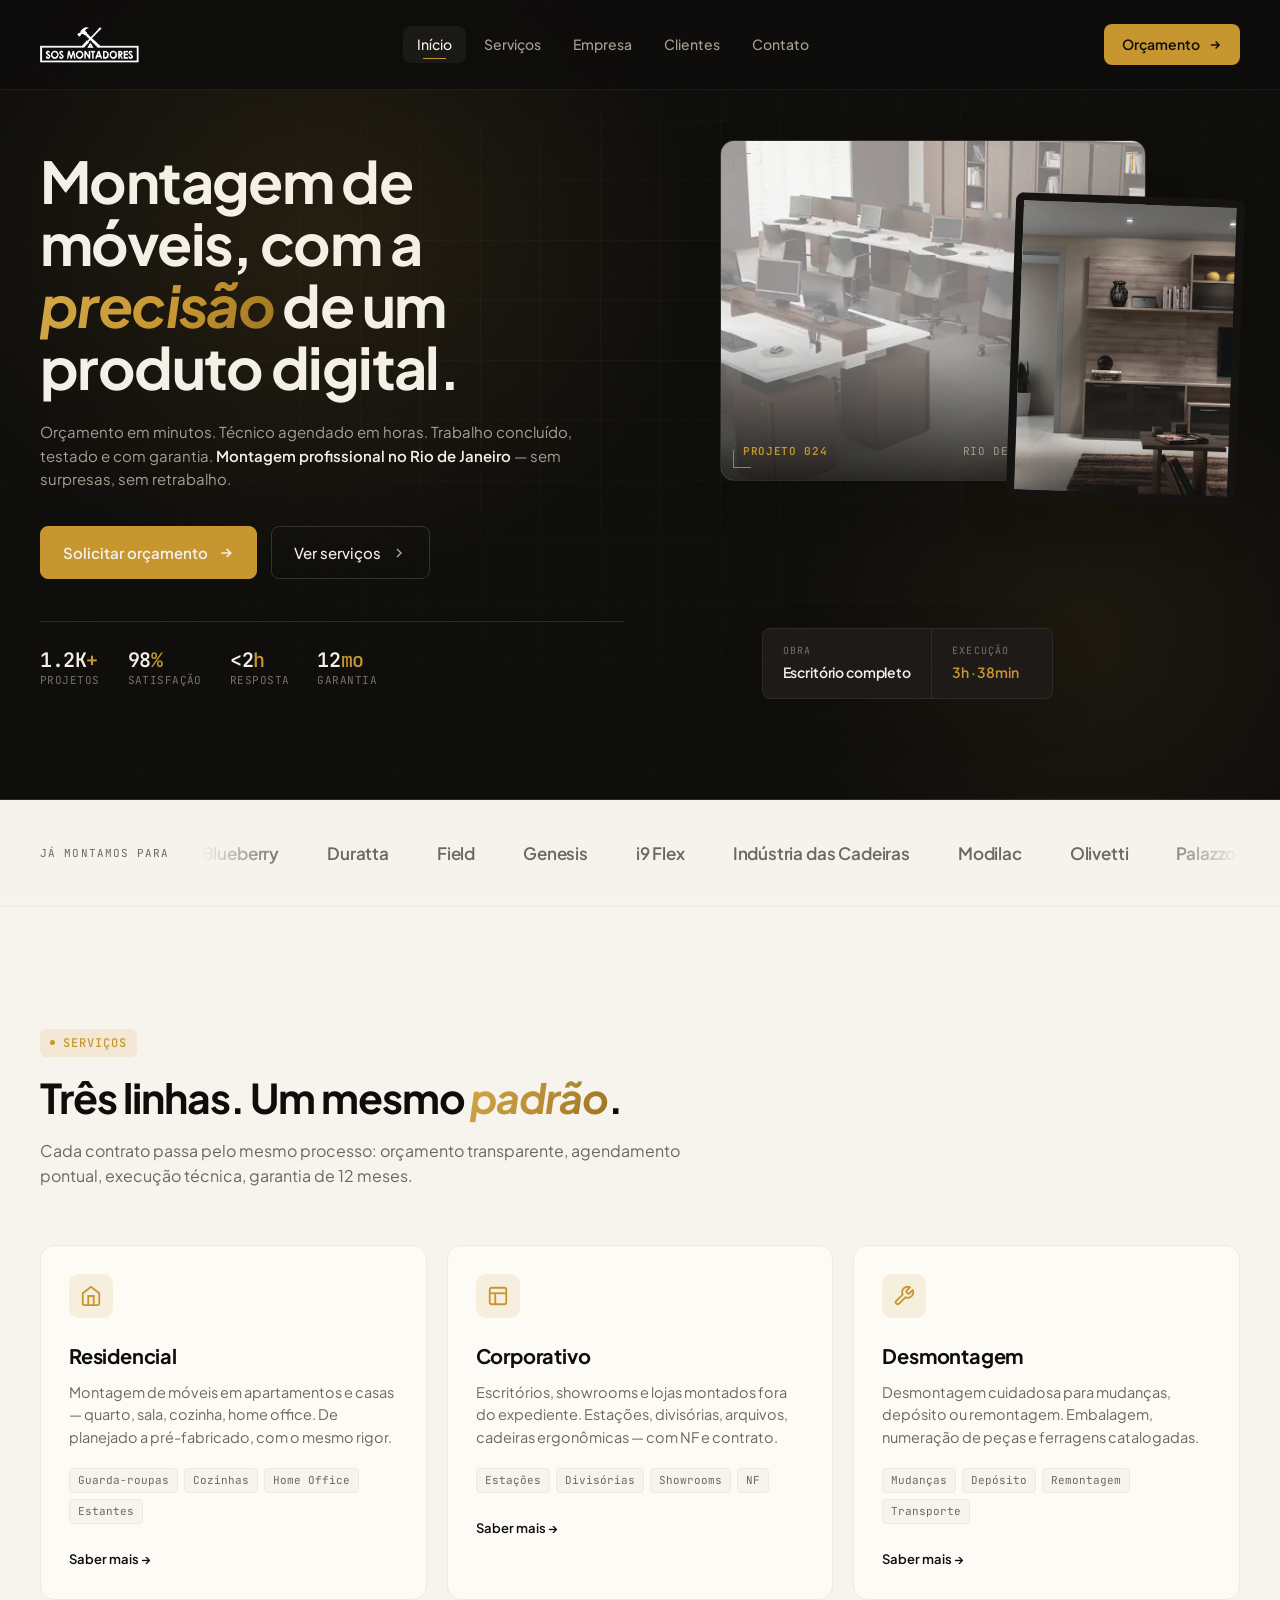
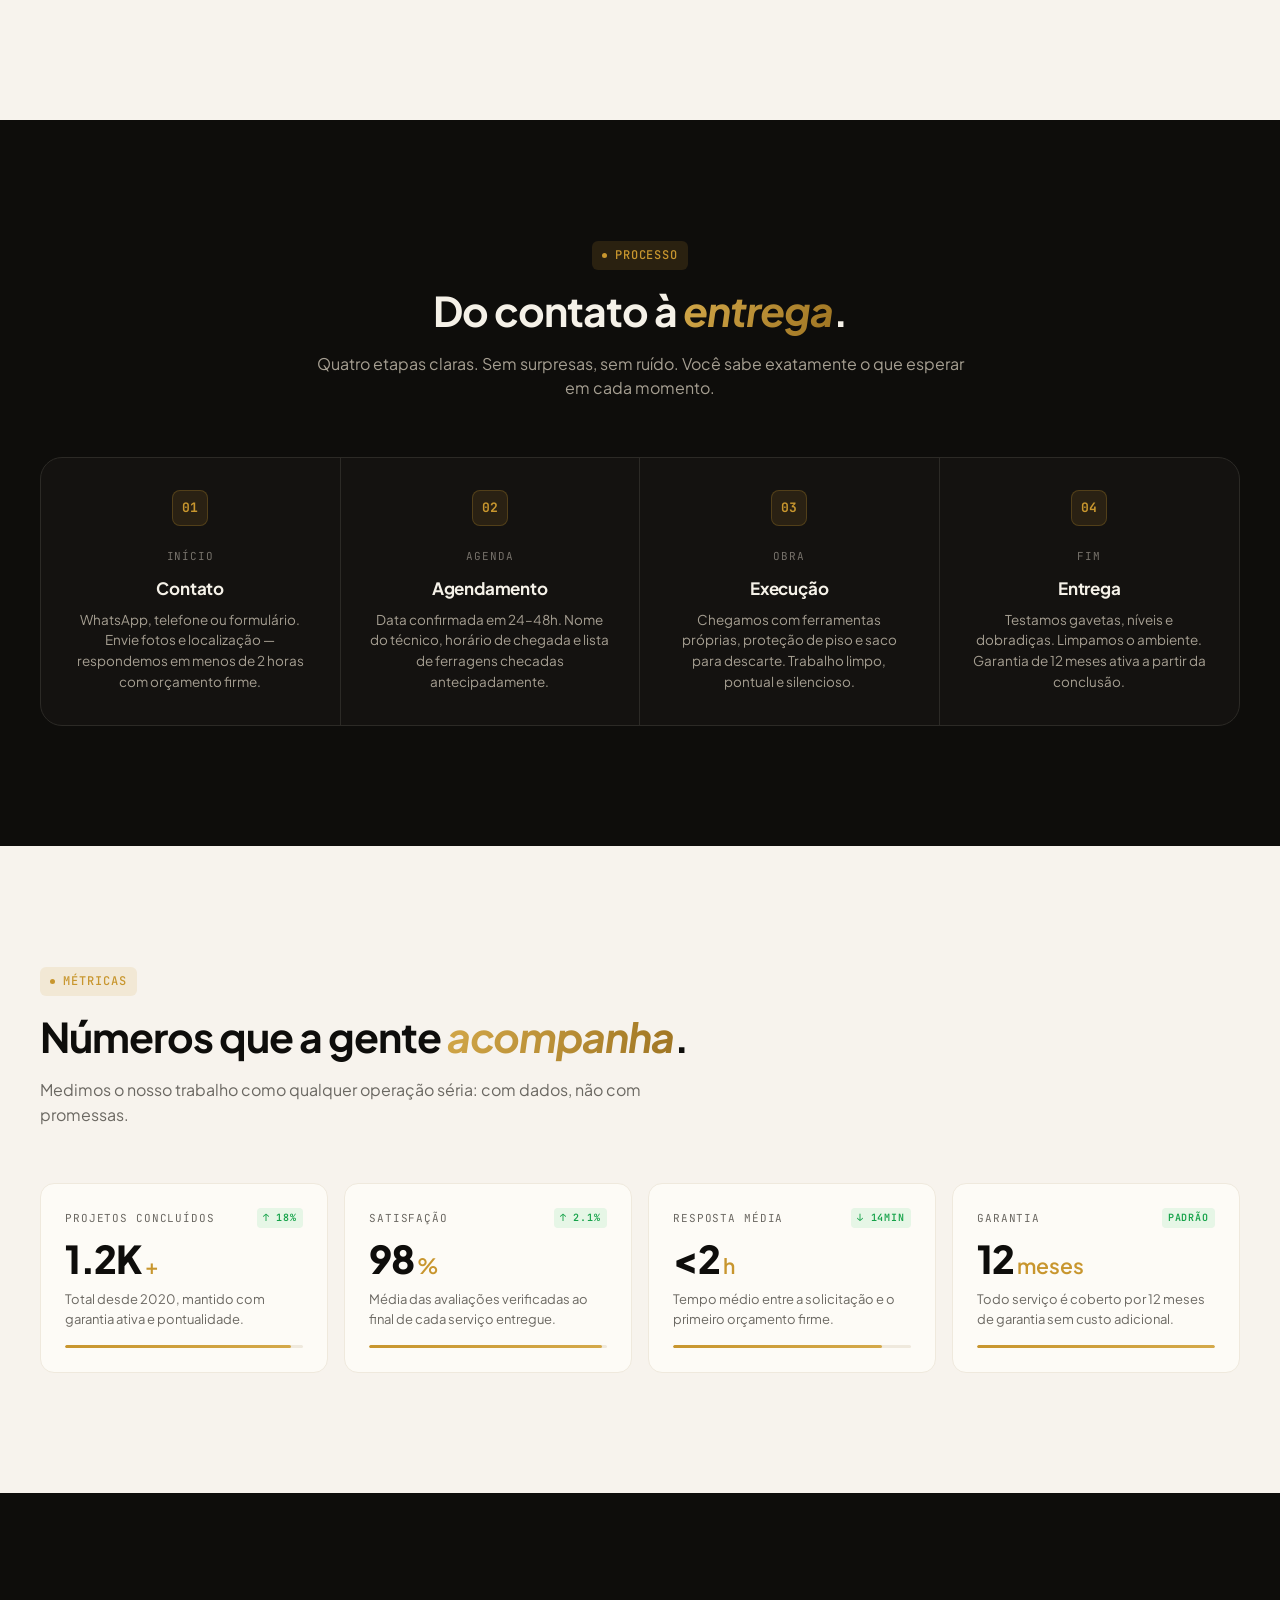
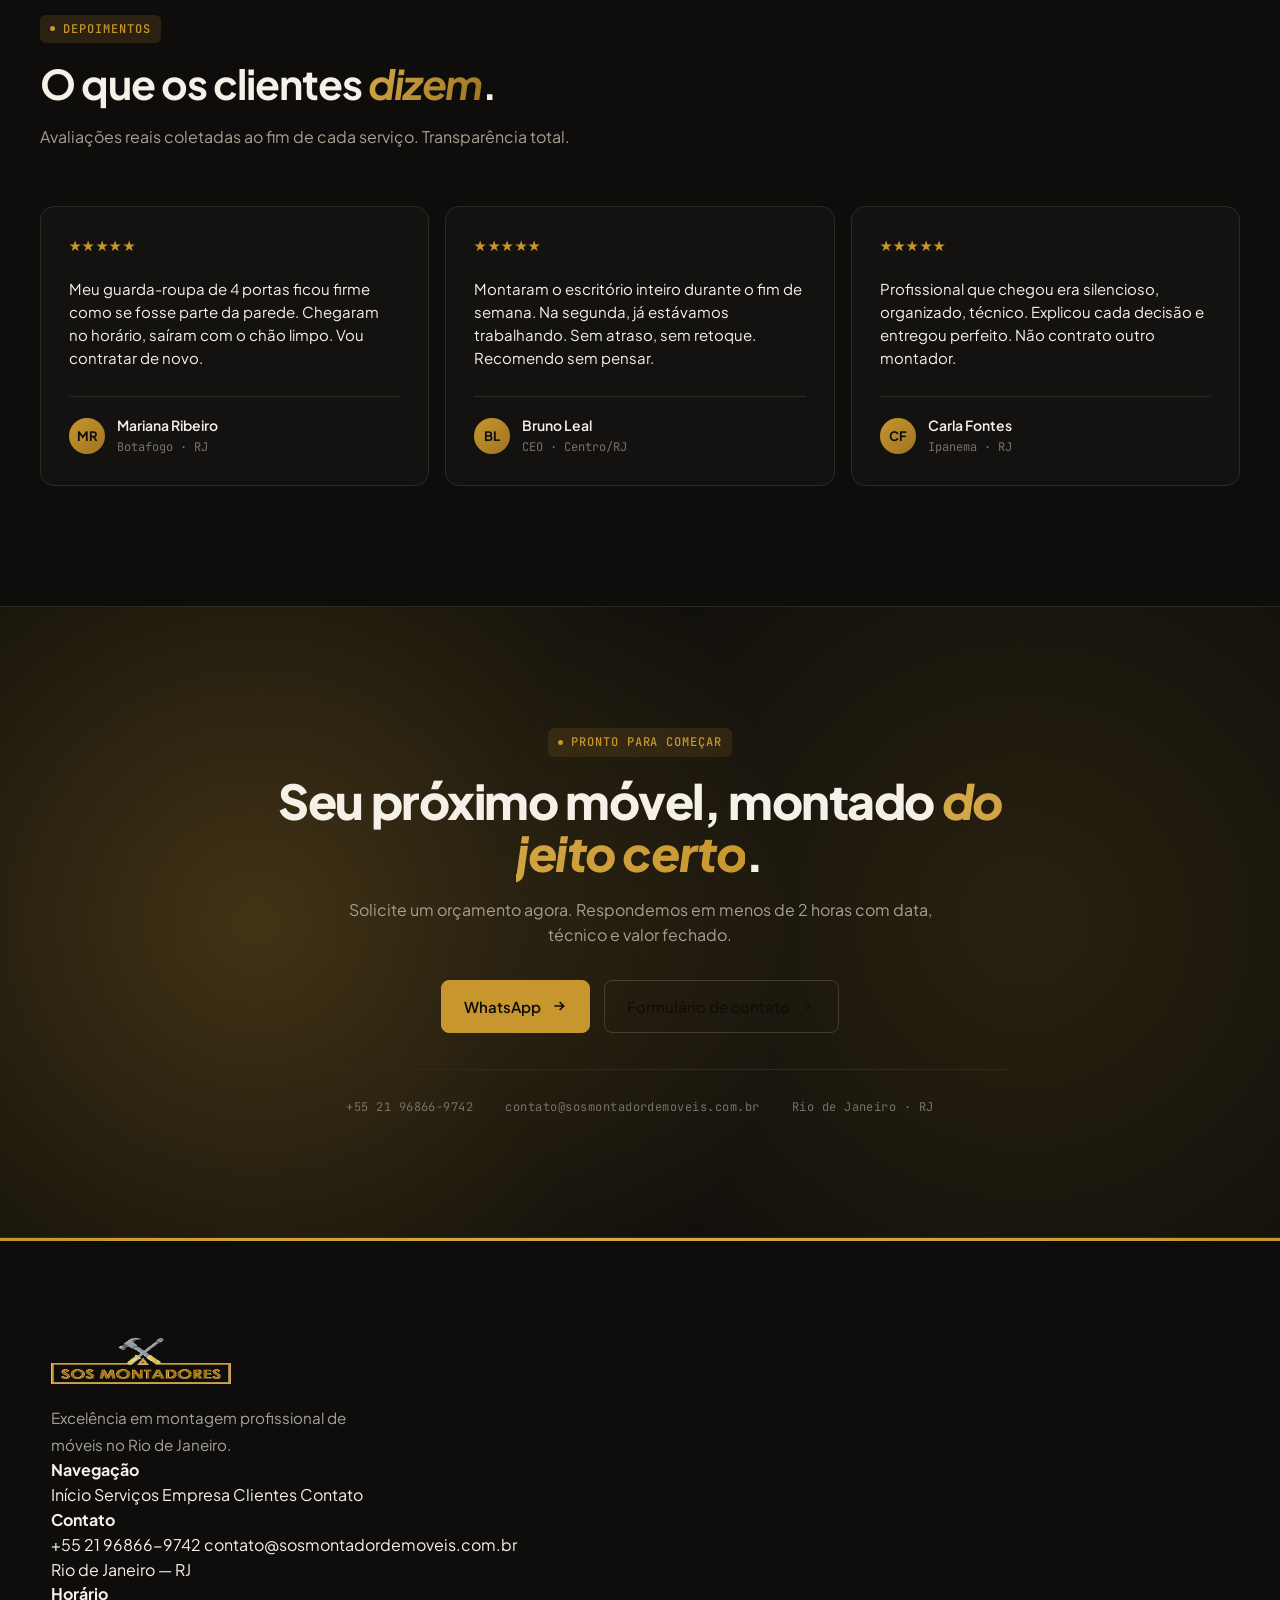
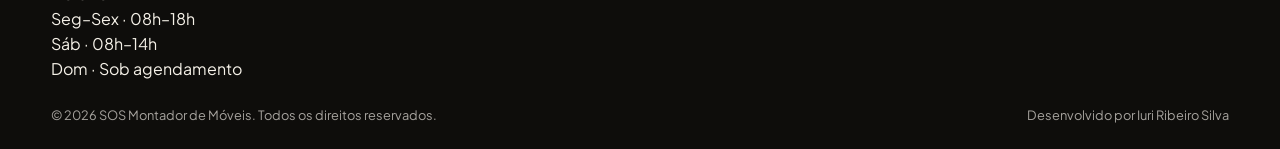
==== index.html @ c3cb976a "redesign: replace SaaS mockup with photo showcase + clean URLs 1. Hero right side reformulated:    -" ====
<!DOCTYPE html>
<html lang="pt-BR">
<head>
  <meta charset="UTF-8">
  <meta name="viewport" content="width=device-width, initial-scale=1.0">
  <meta name="description" content="SOS Montador de Móveis — Montagem profissional de móveis residenciais e corporativos no Rio de Janeiro. Solicite seu orçamento!">
  <meta name="keywords" content="montador de móveis, montagem de móveis, montador RJ, móveis corporativos, móveis residenciais, SOS Montadores">
  <meta name="author" content="SOS Montador de Móveis">
  <meta property="og:title" content="SOS Montador de Móveis — Montagem Profissional no RJ">
  <meta property="og:description" content="Montagem profissional de móveis residenciais e corporativos no Rio de Janeiro.">
  <meta property="og:image" content="img/logo.png">
  <meta property="og:url" content="https://sosmontadordemoveis.com.br">
  <link rel="icon" type="image/png" href="img/favicon.png">
  <link rel="canonical" href="https://sosmontadordemoveis.com.br/">
  <meta property="og:type" content="website">
  <meta property="og:locale" content="pt_BR">
  <meta name="twitter:card" content="summary_large_image">
  <meta name="twitter:title" content="SOS Montador de Móveis — Montagem Profissional no RJ">
  <meta name="twitter:description" content="Montagem profissional de móveis residenciais e corporativos no Rio de Janeiro.">
  <meta name="twitter:image" content="https://sosmontadordemoveis.com.br/img/logo.png">
  <meta name="geo.region" content="BR-RJ">
  <meta name="geo.placename" content="Rio de Janeiro">
  <title>SOS Montador de Móveis — Montagem profissional no RJ</title>

  <link rel="dns-prefetch" href="//wa.me">
  <link rel="dns-prefetch" href="//maps.googleapis.com">
  <link rel="dns-prefetch" href="//fonts.googleapis.com">
  <link rel="preconnect" href="https://fonts.googleapis.com">
  <link rel="preconnect" href="https://fonts.gstatic.com" crossorigin>
  <link rel="stylesheet" href="https://fonts.googleapis.com/css2?family=Plus+Jakarta+Sans:ital,wght@0,300..800;1,300..800&family=JetBrains+Mono:wght@400;500;600&display=swap">

  <link rel="stylesheet" href="css/style.css">
  <link rel="stylesheet" href="css/home.css">

  <script type="application/ld+json">
  {
    "@context": "https://schema.org",
    "@type": "LocalBusiness",
    "name": "SOS Montador de Móveis",
    "description": "Empresa especializada em montagem e desmontagem de móveis residenciais e corporativos no Rio de Janeiro.",
    "url": "https://sosmontadordemoveis.com.br",
    "logo": "https://sosmontadordemoveis.com.br/img/logo.png",
    "image": "https://sosmontadordemoveis.com.br/img/logo.png",
    "telephone": "+55-21-96866-9742",
    "email": "contato@sosmontadordemoveis.com.br",
    "priceRange": "$$",
    "address": { "@type": "PostalAddress", "addressLocality": "Rio de Janeiro", "addressRegion": "RJ", "addressCountry": "BR" },
    "geo": { "@type": "GeoCoordinates", "latitude": -22.9068, "longitude": -43.1729 },
    "areaServed": { "@type": "State", "name": "Rio de Janeiro" },
    "openingHoursSpecification": [
      { "@type": "OpeningHoursSpecification", "dayOfWeek": ["Monday","Tuesday","Wednesday","Thursday","Friday"], "opens": "08:00", "closes": "18:00" },
      { "@type": "OpeningHoursSpecification", "dayOfWeek": ["Saturday"], "opens": "08:00", "closes": "14:00" }
    ],
    "sameAs": ["https://wa.me/5521968669742"]
  }
  </script>
</head>
<body class="home">

  <!-- HEADER -->
  <header class="header">
    <div class="container">
      <a href="/" class="header__logo">
        <img src="img/logo-header.png" alt="SOS Montadores" width="200" height="60" decoding="async">
      </a>
      <nav class="header__nav">
        <a href="/" class="active">Início</a>
        <a href="servicos">Serviços</a>
        <a href="empresa">Empresa</a>
        <a href="clientes">Clientes</a>
        <a href="contato">Contato</a>
      </nav>
      <a href="https://wa.me/5521968669742" class="header__cta" target="_blank" rel="noopener noreferrer">
        <span>Orçamento</span>
        <svg viewBox="0 0 24 24" fill="none" stroke="currentColor" stroke-width="2.5"><path d="M5 12h14M13 6l6 6-6 6"/></svg>
      </a>
    </div>
  </header>

  <!-- HERO -->
  <section class="hero-tech">
    <div class="hero-tech-grid-bg"></div>
    <div class="container-n">
      <div class="hero-grid-wrap">
        <div class="hero-left reveal">
          <h1 class="hero-heading">
            Montagem de móveis, com a <span class="accent">precisão</span> de um produto digital.
          </h1>

          <p class="hero-sub">
            Orçamento em minutos. Técnico agendado em horas. Trabalho concluído, testado e com garantia. <strong>Montagem profissional no Rio de Janeiro</strong> — sem surpresas, sem retrabalho.
          </p>

          <div class="hero-ctas">
            <a href="https://wa.me/5521968669742?text=Olá!%20Gostaria%20de%20um%20orçamento" class="btn-gold" target="_blank" rel="noopener noreferrer">
              <span>Solicitar orçamento</span>
              <svg viewBox="0 0 24 24" fill="none" stroke="currentColor" stroke-width="2.5"><path d="M5 12h14M13 6l6 6-6 6"/></svg>
            </a>
            <a href="servicos" class="btn-ghost">
              <span>Ver serviços</span>
              <svg viewBox="0 0 24 24" fill="none" stroke="currentColor" stroke-width="2"><path d="M9 18l6-6-6-6"/></svg>
            </a>
          </div>

          <div class="hero-trust">
            <div class="t-item">
              <span class="t-val">1.2K<span class="u">+</span></span>
              <span class="t-lbl">Projetos</span>
            </div>
            <div class="t-item">
              <span class="t-val">98<span class="u">%</span></span>
              <span class="t-lbl">Satisfação</span>
            </div>
            <div class="t-item">
              <span class="t-val">&lt;2<span class="u">h</span></span>
              <span class="t-lbl">Resposta</span>
            </div>
            <div class="t-item">
              <span class="t-val">12<span class="u">mo</span></span>
              <span class="t-lbl">Garantia</span>
            </div>
          </div>
        </div>

        <div class="hero-right reveal d-2">
          <div class="hero-showcase">
            <figure class="showcase-main">
              <img src="img/servicos/corporativo.webp" alt="Projeto corporativo montado" width="640" height="512" decoding="async">
              <span class="mark tl"></span>
              <span class="mark tr"></span>
              <span class="mark bl"></span>
              <span class="mark br"></span>
              <figcaption class="showcase-cap">
                <span class="cap-num">Projeto 024</span>
                <span class="cap-loc">Rio de Janeiro · 2026</span>
              </figcaption>
            </figure>
            <figure class="showcase-side">
              <img src="img/servicos/sala.webp" alt="Sala montada" width="280" height="380" decoding="async">
            </figure>
            <div class="showcase-sig">
              <div class="sig-col">
                <span class="sig-lbl">Obra</span>
                <span class="sig-val">Escritório completo</span>
              </div>
              <div class="sig-col">
                <span class="sig-lbl">Execução</span>
                <span class="sig-val gold">3h · 38min</span>
              </div>
            </div>
          </div>
        </div>
      </div>
    </div>
  </section>

  <!-- TRUST BAR -->
  <section class="trust-bar">
    <div class="trust-bar-inner">
      <span class="trust-label">Já montamos para</span>
      <div class="trust-marquee">
        <div class="trust-track">
          <span class="client-n">Blueberry</span>
          <span class="client-n">Duratta</span>
          <span class="client-n">Field</span>
          <span class="client-n">Genesis</span>
          <span class="client-n">i9 Flex</span>
          <span class="client-n">Indústria das Cadeiras</span>
          <span class="client-n">Modilac</span>
          <span class="client-n">Olivetti</span>
          <span class="client-n">Palazzo</span>
          <span class="client-n">Riq Móveis</span>
          <span class="client-n">Blueberry</span>
          <span class="client-n">Duratta</span>
          <span class="client-n">Field</span>
          <span class="client-n">Genesis</span>
          <span class="client-n">i9 Flex</span>
          <span class="client-n">Indústria das Cadeiras</span>
          <span class="client-n">Modilac</span>
          <span class="client-n">Olivetti</span>
          <span class="client-n">Palazzo</span>
          <span class="client-n">Riq Móveis</span>
        </div>
      </div>
    </div>
  </section>

  <!-- SERVICES -->
  <section class="section section-light">
    <div class="container-n">
      <div class="section-head-left">
        <span class="section-eyebrow reveal">Serviços</span>
        <h2 class="section-title-n reveal d-1">Três linhas. Um mesmo <span class="accent">padrão</span>.</h2>
        <p class="section-sub reveal d-2">Cada contrato passa pelo mesmo processo: orçamento transparente, agendamento pontual, execução técnica, garantia de 12 meses.</p>
      </div>

      <div class="services-cards">
        <article class="svc-card reveal">
          <div class="svc-icon">
            <svg viewBox="0 0 24 24" fill="none" stroke="currentColor" stroke-width="2"><path d="M3 9l9-7 9 7v11a2 2 0 01-2 2H5a2 2 0 01-2-2z"/><polyline points="9 22 9 12 15 12 15 22"/></svg>
          </div>
          <h3>Residencial</h3>
          <p>Montagem de móveis em apartamentos e casas — quarto, sala, cozinha, home office. De planejado a pré-fabricado, com o mesmo rigor.</p>
          <div class="svc-tags">
            <span>Guarda-roupas</span>
            <span>Cozinhas</span>
            <span>Home Office</span>
            <span>Estantes</span>
          </div>
          <a href="servicos" class="svc-link">Saber mais →</a>
        </article>

        <article class="svc-card reveal d-1">
          <div class="svc-icon">
            <svg viewBox="0 0 24 24" fill="none" stroke="currentColor" stroke-width="2"><rect x="3" y="3" width="18" height="18" rx="2"/><line x1="3" y1="9" x2="21" y2="9"/><line x1="9" y1="21" x2="9" y2="9"/></svg>
          </div>
          <h3>Corporativo</h3>
          <p>Escritórios, showrooms e lojas montados fora do expediente. Estações, divisórias, arquivos, cadeiras ergonômicas — com NF e contrato.</p>
          <div class="svc-tags">
            <span>Estações</span>
            <span>Divisórias</span>
            <span>Showrooms</span>
            <span>NF</span>
          </div>
          <a href="servicos" class="svc-link">Saber mais →</a>
        </article>

        <article class="svc-card reveal d-2">
          <div class="svc-icon">
            <svg viewBox="0 0 24 24" fill="none" stroke="currentColor" stroke-width="2"><path d="M14.7 6.3a1 1 0 000 1.4l1.6 1.6a1 1 0 001.4 0l3.77-3.77a6 6 0 01-7.94 7.94l-6.91 6.91a2.12 2.12 0 01-3-3l6.91-6.91a6 6 0 017.94-7.94l-3.76 3.76z"/></svg>
          </div>
          <h3>Desmontagem</h3>
          <p>Desmontagem cuidadosa para mudanças, depósito ou remontagem. Embalagem, numeração de peças e ferragens catalogadas.</p>
          <div class="svc-tags">
            <span>Mudanças</span>
            <span>Depósito</span>
            <span>Remontagem</span>
            <span>Transporte</span>
          </div>
          <a href="servicos" class="svc-link">Saber mais →</a>
        </article>
      </div>
    </div>
  </section>

  <!-- PROCESS -->
  <section class="section section-dark">
    <div class="container-n">
      <div class="section-head">
        <span class="section-eyebrow reveal">Processo</span>
        <h2 class="section-title-n reveal d-1">Do contato à <span class="accent">entrega</span>.</h2>
        <p class="section-sub reveal d-2">Quatro etapas claras. Sem surpresas, sem ruído. Você sabe exatamente o que esperar em cada momento.</p>
      </div>

      <div class="process-timeline reveal d-2">
        <div class="process-step">
          <div class="ps-num">01</div>
          <span class="ps-label">Início</span>
          <h4>Contato</h4>
          <p>WhatsApp, telefone ou formulário. Envie fotos e localização — respondemos em menos de 2 horas com orçamento firme.</p>
        </div>
        <div class="process-step">
          <div class="ps-num">02</div>
          <span class="ps-label">Agenda</span>
          <h4>Agendamento</h4>
          <p>Data confirmada em 24–48h. Nome do técnico, horário de chegada e lista de ferragens checadas antecipadamente.</p>
        </div>
        <div class="process-step">
          <div class="ps-num">03</div>
          <span class="ps-label">Obra</span>
          <h4>Execução</h4>
          <p>Chegamos com ferramentas próprias, proteção de piso e saco para descarte. Trabalho limpo, pontual e silencioso.</p>
        </div>
        <div class="process-step">
          <div class="ps-num">04</div>
          <span class="ps-label">Fim</span>
          <h4>Entrega</h4>
          <p>Testamos gavetas, níveis e dobradiças. Limpamos o ambiente. Garantia de 12 meses ativa a partir da conclusão.</p>
        </div>
      </div>
    </div>
  </section>

  <!-- METRICS -->
  <section class="section section-light">
    <div class="container-n">
      <div class="section-head-left">
        <span class="section-eyebrow reveal">Métricas</span>
        <h2 class="section-title-n reveal d-1">Números que a gente <span class="accent">acompanha</span>.</h2>
        <p class="section-sub reveal d-2">Medimos o nosso trabalho como qualquer operação séria: com dados, não com promessas.</p>
      </div>

      <div class="metrics-grid">
        <div class="metric-card reveal" style="--fill: 95%">
          <p class="m-lbl">
            Projetos concluídos
            <span class="m-trend">↑ 18%</span>
          </p>
          <h3 class="m-val">1.2K<span class="unit">+</span></h3>
          <p class="m-desc">Total desde 2020, mantido com garantia ativa e pontualidade.</p>
          <div class="m-bar"><div class="m-bar-fill"></div></div>
        </div>

        <div class="metric-card reveal d-1" style="--fill: 98%">
          <p class="m-lbl">
            Satisfação
            <span class="m-trend">↑ 2.1%</span>
          </p>
          <h3 class="m-val">98<span class="unit">%</span></h3>
          <p class="m-desc">Média das avaliações verificadas ao final de cada serviço entregue.</p>
          <div class="m-bar"><div class="m-bar-fill"></div></div>
        </div>

        <div class="metric-card reveal d-2" style="--fill: 88%">
          <p class="m-lbl">
            Resposta média
            <span class="m-trend">↓ 14min</span>
          </p>
          <h3 class="m-val">&lt;2<span class="unit">h</span></h3>
          <p class="m-desc">Tempo médio entre a solicitação e o primeiro orçamento firme.</p>
          <div class="m-bar"><div class="m-bar-fill"></div></div>
        </div>

        <div class="metric-card reveal d-3" style="--fill: 100%">
          <p class="m-lbl">
            Garantia
            <span class="m-trend">Padrão</span>
          </p>
          <h3 class="m-val">12<span class="unit">meses</span></h3>
          <p class="m-desc">Todo serviço é coberto por 12 meses de garantia sem custo adicional.</p>
          <div class="m-bar"><div class="m-bar-fill"></div></div>
        </div>
      </div>
    </div>
  </section>

  <!-- TESTIMONIALS -->
  <section class="section section-dark">
    <div class="container-n">
      <div class="section-head-left">
        <span class="section-eyebrow reveal">Depoimentos</span>
        <h2 class="section-title-n reveal d-1">O que os clientes <span class="accent">dizem</span>.</h2>
        <p class="section-sub reveal d-2">Avaliações reais coletadas ao fim de cada serviço. Transparência total.</p>
      </div>

      <div class="testimonials-grid">
        <article class="tm-card reveal">
          <div class="tm-stars">★★★★★</div>
          <p>Meu guarda-roupa de 4 portas ficou firme como se fosse parte da parede. Chegaram no horário, saíram com o chão limpo. Vou contratar de novo.</p>
          <div class="tm-author">
            <div class="tm-avatar">MR</div>
            <div class="info">
              <span class="name">Mariana Ribeiro</span>
              <span class="role">Botafogo · RJ</span>
            </div>
          </div>
        </article>

        <article class="tm-card reveal d-1">
          <div class="tm-stars">★★★★★</div>
          <p>Montaram o escritório inteiro durante o fim de semana. Na segunda, já estávamos trabalhando. Sem atraso, sem retoque. Recomendo sem pensar.</p>
          <div class="tm-author">
            <div class="tm-avatar">BL</div>
            <div class="info">
              <span class="name">Bruno Leal</span>
              <span class="role">CEO · Centro/RJ</span>
            </div>
          </div>
        </article>

        <article class="tm-card reveal d-2">
          <div class="tm-stars">★★★★★</div>
          <p>Profissional que chegou era silencioso, organizado, técnico. Explicou cada decisão e entregou perfeito. Não contrato outro montador.</p>
          <div class="tm-author">
            <div class="tm-avatar">CF</div>
            <div class="info">
              <span class="name">Carla Fontes</span>
              <span class="role">Ipanema · RJ</span>
            </div>
          </div>
        </article>
      </div>
    </div>
  </section>

  <!-- CTA FINAL -->
  <section class="cta-final-n">
    <div class="cta-inner">
      <span class="section-eyebrow reveal">Pronto para começar</span>
      <h2 class="reveal d-1">Seu próximo móvel, montado <span class="accent">do jeito certo</span>.</h2>
      <p class="reveal d-2">Solicite um orçamento agora. Respondemos em menos de 2 horas com data, técnico e valor fechado.</p>
      <div class="cta-ctas reveal d-3">
        <a href="https://wa.me/5521968669742?text=Olá!%20Gostaria%20de%20um%20orçamento" class="btn-gold" target="_blank" rel="noopener noreferrer">
          <span>WhatsApp</span>
          <svg viewBox="0 0 24 24" fill="none" stroke="currentColor" stroke-width="2.5"><path d="M5 12h14M13 6l6 6-6 6"/></svg>
        </a>
        <a href="contato" class="btn-ghost">
          <span>Formulário de contato</span>
          <svg viewBox="0 0 24 24" fill="none" stroke="currentColor" stroke-width="2"><path d="M9 18l6-6-6-6"/></svg>
        </a>
      </div>
      <div class="cta-meta reveal d-4">
        <span><a href="tel:+5521968669742">+55 21 96866-9742</a></span>
        <span><a href="mailto:contato@sosmontadordemoveis.com.br">contato@sosmontadordemoveis.com.br</a></span>
        <span>Rio de Janeiro · RJ</span>
      </div>
    </div>
  </section>

  <!-- FOOTER -->
  <footer class="footer">
    <div class="container">
      <div class="footer__grid">
        <div class="footer__brand">
          <img src="img/logo.png" alt="SOS Montadores" width="180" height="60" decoding="async" loading="lazy">
          <p>Excelência em montagem profissional de móveis no Rio de Janeiro.</p>
        </div>
        <div class="footer__col">
          <h4>Navegação</h4>
          <a href="/">Início</a>
          <a href="servicos">Serviços</a>
          <a href="empresa">Empresa</a>
          <a href="clientes">Clientes</a>
          <a href="contato">Contato</a>
        </div>
        <div class="footer__col">
          <h4>Contato</h4>
          <a href="https://wa.me/5521968669742" target="_blank" rel="noopener noreferrer">+55 21 96866-9742</a>
          <a href="mailto:contato@sosmontadordemoveis.com.br">contato@sosmontadordemoveis.com.br</a>
          <p>Rio de Janeiro — RJ</p>
        </div>
        <div class="footer__col">
          <h4>Horário</h4>
          <p>Seg–Sex · 08h–18h<br>Sáb · 08h–14h<br>Dom · Sob agendamento</p>
        </div>
      </div>
      <div class="footer__bottom">
        <p>© 2026 SOS Montador de Móveis. Todos os direitos reservados.</p>
        <p>Desenvolvido por <a href="https://wa.me/5571992952152" target="_blank" rel="noopener noreferrer">Iuri Ribeiro Silva</a></p>
      </div>
    </div>
  </footer>

  <script src="js/main.js" defer></script>
</body>
</html>
---- css/style.css ----
/* ============================================
   SOS Montador de Móveis — Premium Stylesheet
   Aesthetic: Luxury Craftsmanship / Editorial
   Palette: Gold #C8962E + Charcoal #2A2A2A
   ============================================ */

/* --- Google Fonts (loaded via <link> in HTML for non-blocking render) --- */

/* --- CSS Custom Properties --- */
:root {
  --gold: #C8962E;
  --gold-light: #D4A94A;
  --gold-dark: #A67A1E;
  --gold-glow: rgba(200, 150, 46, 0.25);
  --gold-subtle: rgba(200, 150, 46, 0.08);
  --charcoal: #2A2A2A;
  --charcoal-deep: #1A1A1A;
  --charcoal-light: #3A3A3A;
  --cream: #F7F3ED;
  --cream-warm: #F0E8DC;
  --cream-dark: #E8DDCC;
  --white: #FFFFFF;
  --white-off: #FAFAF8;
  --text-primary: #2A2A2A;
  --text-secondary: #666660;
  --text-muted: #999990;
  --text-light: #BBBBB5;
  --text-on-dark: #F7F3ED;
  --text-on-dark-muted: rgba(247, 243, 237, 0.65);

  --font-display: 'Cormorant Garamond', Georgia, 'Times New Roman', serif;
  --font-body: 'Outfit', -apple-system, BlinkMacSystemFont, sans-serif;

  --ease-out-expo: cubic-bezier(0.16, 1, 0.3, 1);
  --ease-out-quart: cubic-bezier(0.25, 1, 0.5, 1);
  --ease-in-out: cubic-bezier(0.65, 0, 0.35, 1);

  --header-height: 90px;
  --section-padding: clamp(80px, 10vw, 140px);
  --container-width: 1280px;
  --container-narrow: 960px;

  --radius-sm: 4px;
  --radius-md: 8px;
  --radius-lg: 16px;
  --radius-xl: 24px;

  --shadow-sm: 0 2px 8px rgba(0,0,0,0.06);
  --shadow-md: 0 8px 30px rgba(0,0,0,0.08);
  --shadow-lg: 0 20px 60px rgba(0,0,0,0.12);
  --shadow-xl: 0 30px 80px rgba(0,0,0,0.16);
  --shadow-gold: 0 8px 30px rgba(200, 150, 46, 0.2);
}

/* --- Reset & Base --- */
*,
*::before,
*::after {
  margin: 0;
  padding: 0;
  box-sizing: border-box;
}

html {
  scroll-behavior: smooth;
  font-size: 16px;
  -webkit-font-smoothing: antialiased;
  -moz-osx-font-smoothing: grayscale;
}

body {
  font-family: var(--font-body);
  font-weight: 400;
  color: var(--text-primary);
  background-color: var(--white);
  line-height: 1.7;
  overflow-x: hidden;
}

img {
  max-width: 100%;
  height: auto;
  display: block;
}

a {
  text-decoration: none;
  color: inherit;
  transition: color 0.3s ease;
}

ul, ol {
  list-style: none;
}

button {
  border: none;
  background: none;
  cursor: pointer;
  font-family: inherit;
}

input, textarea, select {
  font-family: inherit;
  font-size: inherit;
}

::selection {
  background-color: var(--gold);
  color: var(--white);
}

/* --- Utility Classes --- */
.container {
  width: 100%;
  max-width: var(--container-width);
  margin: 0 auto;
  padding: 0 clamp(20px, 4vw, 60px);
}

.container--narrow {
  max-width: var(--container-narrow);
}

.section {
  padding: var(--section-padding) 0;
  position: relative;
}

.section--dark {
  background-color: var(--charcoal);
  color: var(--text-on-dark);
}

.section--cream {
  background-color: var(--cream);
}

.section--gold {
  background-color: var(--gold);
  color: var(--white);
}

.text-gold {
  color: var(--gold);
}

.text-center {
  text-align: center;
}

/* --- Grain Overlay (global texture) --- */
body::after {
  content: '';
  position: fixed;
  top: 0;
  left: 0;
  width: 100%;
  height: 100%;
  pointer-events: none;
  z-index: 9999;
  opacity: 0.025;
  background-image: url("data:image/svg+xml,%3Csvg viewBox='0 0 256 256' xmlns='http://www.w3.org/2000/svg'%3E%3Cfilter id='noise'%3E%3CfeTurbulence type='fractalNoise' baseFrequency='0.9' numOctaves='4' stitchTiles='stitch'/%3E%3C/filter%3E%3Crect width='100%25' height='100%25' filter='url(%23noise)'/%3E%3C/svg%3E");
  background-repeat: repeat;
  background-size: 256px;
}

/* --- Typography --- */
.heading-display {
  font-family: var(--font-display);
  font-weight: 600;
  line-height: 1.05;
  letter-spacing: -0.02em;
}

.heading-xl {
  font-size: clamp(3rem, 7vw, 6rem);
}

.heading-lg {
  font-size: clamp(2.4rem, 5vw, 4.2rem);
}

.heading-md {
  font-size: clamp(1.8rem, 3.5vw, 2.8rem);
}

.heading-sm {
  font-size: clamp(1.4rem, 2.5vw, 2rem);
}

.subtitle {
  font-family: var(--font-body);
  font-weight: 300;
  font-size: clamp(1rem, 1.5vw, 1.25rem);
  line-height: 1.8;
  color: var(--text-secondary);
}

.subtitle--light {
  color: var(--text-on-dark-muted);
}

.label {
  font-family: var(--font-body);
  font-weight: 600;
  font-size: 0.75rem;
  letter-spacing: 0.2em;
  text-transform: uppercase;
  color: var(--gold);
}

.label--dark {
  color: var(--text-on-dark-muted);
}

.section-header {
  margin-bottom: clamp(40px, 6vw, 80px);
}

.section-header .label {
  margin-bottom: 16px;
  display: block;
}

.section-header .heading-display {
  margin-bottom: 20px;
}

.gold-line {
  width: 60px;
  height: 2px;
  background: var(--gold);
  display: block;
  margin-bottom: 24px;
}

.gold-line--center {
  margin-left: auto;
  margin-right: auto;
}

/* ============================
   HEADER / NAVIGATION
   ============================ */
.header {
  position: fixed;
  top: 0;
  left: 0;
  width: 100%;
  height: var(--header-height);
  z-index: 1000;
  transition: all 0.5s var(--ease-out-expo);
  display: flex;
  align-items: center;
}

.header::before {
  content: '';
  position: absolute;
  inset: 0;
  background: rgba(255,255,255,0.0);
  backdrop-filter: blur(0px);
  -webkit-backdrop-filter: blur(0px);
  transition: all 0.5s var(--ease-out-expo);
  border-bottom: 1px solid transparent;
}

.header.scrolled::before {
  background: rgba(255,255,255,0.92);
  backdrop-filter: blur(20px);
  -webkit-backdrop-filter: blur(20px);
  border-bottom: 1px solid rgba(200,150,46,0.15);
}

.header.scrolled {
  height: 72px;
  box-shadow: 0 4px 30px rgba(0,0,0,0.06);
}

.header .container {
  display: flex;
  align-items: center;
  justify-content: space-between;
  position: relative;
  z-index: 2;
}

.header__logo img {
  height: 38px;
  width: auto;
  transition: all 0.4s var(--ease-out-expo);
  filter: brightness(0) invert(1);
}

.header.scrolled .header__logo img {
  filter: none;
  height: 34px;
}

.header__nav {
  display: flex;
  align-items: center;
  gap: 0;
}

.header__nav a {
  font-family: var(--font-body);
  font-weight: 500;
  font-size: 0.85rem;
  letter-spacing: 0.06em;
  text-transform: uppercase;
  color: rgba(255,255,255,0.85);
  padding: 10px 20px;
  position: relative;
  transition: all 0.3s ease;
}

.header__nav a::after {
  content: '';
  position: absolute;
  bottom: 4px;
  left: 20px;
  right: 20px;
  height: 1.5px;
  background: var(--gold);
  transform: scaleX(0);
  transform-origin: left;
  transition: transform 0.4s var(--ease-out-expo);
}

.header__nav a:hover::after,
.header__nav a.active::after {
  transform: scaleX(1);
}

.header__nav a:hover {
  color: var(--white);
}

.header.scrolled .header__nav a {
  color: var(--text-secondary);
}

.header.scrolled .header__nav a:hover,
.header.scrolled .header__nav a.active {
  color: var(--gold);
}

.header__cta {
  margin-left: 16px;
}

/* --- Mobile Menu Button --- */
.menu-toggle {
  display: none;
  flex-direction: column;
  gap: 6px;
  padding: 8px;
  z-index: 1001;
}

.menu-toggle span {
  display: block;
  width: 28px;
  height: 2px;
  background: var(--white);
  transition: all 0.4s var(--ease-out-expo);
  transform-origin: center;
}

.header.scrolled .menu-toggle span {
  background: var(--charcoal);
}

.menu-toggle.active span:nth-child(1) {
  transform: translateY(8px) rotate(45deg);
}

.menu-toggle.active span:nth-child(2) {
  opacity: 0;
  transform: scaleX(0);
}

.menu-toggle.active span:nth-child(3) {
  transform: translateY(-8px) rotate(-45deg);
}

/* --- Mobile Nav Overlay --- */
.mobile-nav {
  position: fixed;
  inset: 0;
  background: var(--charcoal-deep);
  z-index: 999;
  display: flex;
  flex-direction: column;
  justify-content: center;
  align-items: center;
  gap: 0;
  opacity: 0;
  visibility: hidden;
  transition: all 0.5s var(--ease-out-expo);
}

.mobile-nav.active {
  opacity: 1;
  visibility: visible;
}

.mobile-nav a {
  font-family: var(--font-display);
  font-size: clamp(2rem, 6vw, 3.5rem);
  font-weight: 500;
  color: var(--text-on-dark);
  padding: 16px 0;
  display: block;
  transform: translateY(30px);
  opacity: 0;
  transition: all 0.5s var(--ease-out-expo);
}

.mobile-nav.active a {
  transform: translateY(0);
  opacity: 1;
}

.mobile-nav.active a:nth-child(1) { transition-delay: 0.1s; }
.mobile-nav.active a:nth-child(2) { transition-delay: 0.15s; }
.mobile-nav.active a:nth-child(3) { transition-delay: 0.2s; }
.mobile-nav.active a:nth-child(4) { transition-delay: 0.25s; }
.mobile-nav.active a:nth-child(5) { transition-delay: 0.3s; }

.mobile-nav a:hover {
  color: var(--gold);
}

.mobile-nav__contact {
  margin-top: 40px;
  text-align: center;
  transform: translateY(20px);
  opacity: 0;
  transition: all 0.5s var(--ease-out-expo) 0.35s;
}

.mobile-nav.active .mobile-nav__contact {
  transform: translateY(0);
  opacity: 1;
}

.mobile-nav__contact a {
  font-family: var(--font-body);
  font-size: 1rem;
  font-weight: 400;
  color: var(--gold);
  padding: 8px 0;
}

/* ============================
   BUTTONS
   ============================ */
.btn {
  display: inline-flex;
  align-items: center;
  justify-content: center;
  gap: 10px;
  font-family: var(--font-body);
  font-weight: 600;
  font-size: 0.82rem;
  letter-spacing: 0.1em;
  text-transform: uppercase;
  padding: 16px 36px;
  border-radius: var(--radius-sm);
  transition: all 0.4s var(--ease-out-expo);
  position: relative;
  overflow: hidden;
  cursor: pointer;
}

.btn::before {
  content: '';
  position: absolute;
  inset: 0;
  background: rgba(255,255,255,0.15);
  transform: translateX(-101%);
  transition: transform 0.5s var(--ease-out-expo);
}

.btn:hover::before {
  transform: translateX(0);
}

.btn--gold {
  background: var(--gold);
  color: var(--white);
  box-shadow: var(--shadow-gold);
}

.btn--gold:hover {
  background: var(--gold-dark);
  transform: translateY(-2px);
  box-shadow: 0 12px 40px rgba(200, 150, 46, 0.3);
}

.btn--outline {
  background: transparent;
  color: var(--white);
  border: 1.5px solid rgba(255,255,255,0.4);
}

.btn--outline:hover {
  border-color: var(--gold);
  color: var(--gold);
  transform: translateY(-2px);
}

.btn--outline-dark {
  background: transparent;
  color: var(--charcoal);
  border: 1.5px solid rgba(42,42,42,0.2);
}

.btn--outline-dark:hover {
  border-color: var(--gold);
  color: var(--gold);
  transform: translateY(-2px);
}

.btn--dark {
  background: var(--charcoal);
  color: var(--white);
}

.btn--dark:hover {
  background: var(--charcoal-deep);
  transform: translateY(-2px);
  box-shadow: var(--shadow-lg);
}

.btn--white {
  background: var(--white);
  color: var(--charcoal);
}

.btn--white:hover {
  background: var(--cream);
  transform: translateY(-2px);
  box-shadow: var(--shadow-lg);
}

.btn--sm {
  padding: 12px 24px;
  font-size: 0.75rem;
}

.btn--lg {
  padding: 20px 48px;
  font-size: 0.85rem;
}

.btn svg,
.btn i {
  width: 18px;
  height: 18px;
  flex-shrink: 0;
}

/* ============================
   HERO SECTION
   ============================ */
.hero {
  position: relative;
  min-height: 100vh;
  display: flex;
  align-items: center;
  overflow: hidden;
}

.hero--subpage {
  min-height: 55vh;
}

.hero__bg {
  position: absolute;
  inset: 0;
  z-index: 0;
}

.hero__bg img {
  width: 100%;
  height: 100%;
  object-fit: cover;
  will-change: transform;
}

.hero__overlay {
  position: absolute;
  inset: 0;
  background: linear-gradient(
    135deg,
    rgba(26, 26, 26, 0.85) 0%,
    rgba(42, 42, 42, 0.65) 50%,
    rgba(200, 150, 46, 0.15) 100%
  );
  z-index: 1;
}

.hero__overlay--strong {
  background: linear-gradient(
    135deg,
    rgba(26, 26, 26, 0.92) 0%,
    rgba(42, 42, 42, 0.75) 50%,
    rgba(200, 150, 46, 0.1) 100%
  );
}

/* Decorative corner lines */
.hero__deco {
  position: absolute;
  z-index: 2;
  pointer-events: none;
}

.hero__deco--tl {
  top: clamp(30px, 5vw, 60px);
  left: clamp(30px, 5vw, 60px);
  width: 80px;
  height: 80px;
  border-top: 1.5px solid rgba(200,150,46,0.3);
  border-left: 1.5px solid rgba(200,150,46,0.3);
}

.hero__deco--br {
  bottom: clamp(30px, 5vw, 60px);
  right: clamp(30px, 5vw, 60px);
  width: 80px;
  height: 80px;
  border-bottom: 1.5px solid rgba(200,150,46,0.3);
  border-right: 1.5px solid rgba(200,150,46,0.3);
}

.hero__content {
  position: relative;
  z-index: 3;
  max-width: 800px;
  padding-top: var(--header-height);
}

.hero__label {
  display: inline-flex;
  align-items: center;
  gap: 12px;
  margin-bottom: 28px;
}

.hero__label::before {
  content: '';
  width: 40px;
  height: 1.5px;
  background: var(--gold);
}

.hero__title {
  color: var(--white);
  margin-bottom: 24px;
}

.hero__title em {
  font-style: italic;
  color: var(--gold-light);
}

.hero__subtitle {
  font-size: clamp(1.05rem, 1.6vw, 1.3rem);
  color: rgba(255,255,255,0.7);
  line-height: 1.8;
  margin-bottom: 40px;
  max-width: 600px;
  font-weight: 300;
}

.hero__buttons {
  display: flex;
  gap: 16px;
  flex-wrap: wrap;
}

/* Hero scroll indicator */
.hero__scroll {
  position: absolute;
  bottom: 40px;
  left: 50%;
  transform: translateX(-50%);
  z-index: 3;
  display: flex;
  flex-direction: column;
  align-items: center;
  gap: 10px;
  color: rgba(255,255,255,0.5);
  font-size: 0.7rem;
  letter-spacing: 0.2em;
  text-transform: uppercase;
  animation: heroScroll 2s ease-in-out infinite;
}

.hero__scroll-line {
  width: 1px;
  height: 50px;
  background: linear-gradient(to bottom, var(--gold), transparent);
}

@keyframes heroScroll {
  0%, 100% { opacity: 1; transform: translateX(-50%) translateY(0); }
  50% { opacity: 0.5; transform: translateX(-50%) translateY(10px); }
}

/* Hero slider */
.hero__slider {
  position: absolute;
  inset: 0;
}

.hero__slide {
  position: absolute;
  inset: 0;
  opacity: 0;
  transition: opacity 1.2s ease;
}

.hero__slide.active {
  opacity: 1;
}

.hero__slide img {
  width: 100%;
  height: 100%;
  object-fit: cover;
}

/* ============================
   STATS BAR
   ============================ */
.stats-bar {
  background: var(--charcoal);
  padding: 0;
  position: relative;
  z-index: 10;
}

.stats-bar__inner {
  display: grid;
  grid-template-columns: repeat(4, 1fr);
}

.stats-bar__item {
  padding: clamp(30px, 4vw, 50px) clamp(20px, 3vw, 40px);
  text-align: center;
  border-right: 1px solid rgba(255,255,255,0.06);
  position: relative;
}

.stats-bar__item:last-child {
  border-right: none;
}

.stats-bar__item::before {
  content: '';
  position: absolute;
  bottom: 0;
  left: 50%;
  transform: translateX(-50%) scaleX(0);
  width: 60%;
  height: 2px;
  background: var(--gold);
  transition: transform 0.6s var(--ease-out-expo);
}

.stats-bar__item:hover::before {
  transform: translateX(-50%) scaleX(1);
}

.stats-bar__number {
  font-family: var(--font-display);
  font-size: clamp(2rem, 4vw, 3.5rem);
  font-weight: 600;
  color: var(--gold);
  line-height: 1;
  margin-bottom: 8px;
}

.stats-bar__text {
  font-size: 0.8rem;
  letter-spacing: 0.1em;
  text-transform: uppercase;
  color: var(--text-on-dark-muted);
  font-weight: 400;
}

/* ============================
   ABOUT / INTRO SECTION
   ============================ */
.about-intro {
  display: grid;
  grid-template-columns: 1fr 1fr;
  gap: clamp(40px, 6vw, 100px);
  align-items: center;
}

.about-intro__image {
  position: relative;
}

.about-intro__image img {
  width: 100%;
  height: auto;
  border-radius: var(--radius-md);
  box-shadow: var(--shadow-lg);
}

.about-intro__image::before {
  content: '';
  position: absolute;
  top: -20px;
  left: -20px;
  width: 100px;
  height: 100px;
  border-top: 2px solid var(--gold);
  border-left: 2px solid var(--gold);
  border-radius: var(--radius-sm) 0 0 0;
  z-index: -1;
}

.about-intro__image::after {
  content: '';
  position: absolute;
  bottom: -20px;
  right: -20px;
  width: 100px;
  height: 100px;
  border-bottom: 2px solid var(--gold);
  border-right: 2px solid var(--gold);
  border-radius: 0 0 var(--radius-sm) 0;
  z-index: -1;
}

.about-intro__content .heading-display {
  margin-bottom: 20px;
}

.about-intro__content p {
  margin-bottom: 16px;
  color: var(--text-secondary);
  line-height: 1.9;
}

.about-intro__features {
  display: grid;
  grid-template-columns: 1fr 1fr;
  gap: 20px;
  margin-top: 36px;
}

.about-feature {
  display: flex;
  align-items: flex-start;
  gap: 14px;
}

.about-feature__icon {
  width: 44px;
  height: 44px;
  background: var(--gold-subtle);
  border-radius: var(--radius-sm);
  display: flex;
  align-items: center;
  justify-content: center;
  flex-shrink: 0;
  color: var(--gold);
}

.about-feature__icon svg {
  width: 22px;
  height: 22px;
}

.about-feature__text {
  font-weight: 600;
  font-size: 0.9rem;
  color: var(--text-primary);
  line-height: 1.4;
}

/* ============================
   SERVICES
   ============================ */
.services-grid {
  display: grid;
  grid-template-columns: repeat(3, 1fr);
  gap: 24px;
}

.service-card {
  position: relative;
  border-radius: var(--radius-lg);
  overflow: hidden;
  aspect-ratio: 4/5;
  cursor: pointer;
  group: true;
}

.service-card__image {
  position: absolute;
  inset: 0;
}

.service-card__image img {
  width: 100%;
  height: 100%;
  object-fit: cover;
  transition: transform 0.8s var(--ease-out-expo);
}

.service-card:hover .service-card__image img {
  transform: scale(1.08);
}

.service-card__overlay {
  position: absolute;
  inset: 0;
  background: linear-gradient(
    to top,
    rgba(26, 26, 26, 0.95) 0%,
    rgba(26, 26, 26, 0.3) 40%,
    rgba(26, 26, 26, 0.1) 100%
  );
  transition: background 0.5s ease;
}

.service-card:hover .service-card__overlay {
  background: linear-gradient(
    to top,
    rgba(200, 150, 46, 0.9) 0%,
    rgba(200, 150, 46, 0.2) 40%,
    rgba(200, 150, 46, 0.05) 100%
  );
}

.service-card__content {
  position: absolute;
  bottom: 0;
  left: 0;
  right: 0;
  padding: clamp(24px, 3vw, 36px);
  z-index: 2;
}

.service-card__number {
  font-family: var(--font-display);
  font-size: 4rem;
  font-weight: 300;
  color: rgba(255,255,255,0.08);
  position: absolute;
  top: 20px;
  right: 24px;
  line-height: 1;
  transition: color 0.5s ease;
}

.service-card:hover .service-card__number {
  color: rgba(255,255,255,0.15);
}

.service-card__title {
  font-family: var(--font-display);
  font-size: clamp(1.5rem, 2vw, 1.8rem);
  font-weight: 600;
  color: var(--white);
  margin-bottom: 8px;
  transition: transform 0.5s var(--ease-out-expo);
}

.service-card:hover .service-card__title {
  transform: translateY(-8px);
}

.service-card__desc {
  font-size: 0.9rem;
  color: rgba(255,255,255,0.7);
  line-height: 1.6;
  max-height: 0;
  overflow: hidden;
  opacity: 0;
  transition: all 0.5s var(--ease-out-expo);
}

.service-card:hover .service-card__desc {
  max-height: 100px;
  opacity: 1;
}

/* --- Detailed Services (services page) --- */
.service-detail {
  display: grid;
  grid-template-columns: 1fr 1fr;
  gap: clamp(40px, 6vw, 80px);
  align-items: center;
  padding: clamp(60px, 8vw, 100px) 0;
  border-bottom: 1px solid rgba(0,0,0,0.06);
}

.service-detail:last-child {
  border-bottom: none;
}

.service-detail:nth-child(even) {
  direction: rtl;
}

.service-detail:nth-child(even) > * {
  direction: ltr;
}

.service-detail__image {
  position: relative;
  border-radius: var(--radius-lg);
  overflow: hidden;
  aspect-ratio: 4/3;
}

.service-detail__image img {
  width: 100%;
  height: 100%;
  object-fit: cover;
  transition: transform 0.8s var(--ease-out-expo);
}

.service-detail__image:hover img {
  transform: scale(1.04);
}

.service-detail__badge {
  position: absolute;
  top: 20px;
  left: 20px;
  background: var(--gold);
  color: var(--white);
  padding: 8px 18px;
  border-radius: var(--radius-sm);
  font-size: 0.7rem;
  font-weight: 700;
  letter-spacing: 0.15em;
  text-transform: uppercase;
}

.service-detail__content .label {
  margin-bottom: 12px;
}

.service-detail__content .heading-display {
  margin-bottom: 16px;
}

.service-detail__content p {
  color: var(--text-secondary);
  line-height: 1.9;
  margin-bottom: 16px;
}

.service-detail__list {
  margin-top: 24px;
  display: flex;
  flex-direction: column;
  gap: 12px;
}

.service-detail__list li {
  display: flex;
  align-items: center;
  gap: 12px;
  font-size: 0.95rem;
  color: var(--text-primary);
}

.service-detail__list li::before {
  content: '';
  width: 8px;
  height: 8px;
  border-radius: 50%;
  background: var(--gold);
  flex-shrink: 0;
}

/* ============================
   PROCESS / HOW IT WORKS
   ============================ */
.process-steps {
  display: grid;
  grid-template-columns: repeat(4, 1fr);
  gap: 0;
  position: relative;
}

.process-steps::before {
  content: '';
  position: absolute;
  top: 50px;
  left: 12.5%;
  right: 12.5%;
  height: 2px;
  background: linear-gradient(to right, var(--gold), var(--gold-light), var(--gold));
  opacity: 0.3;
}

.process-step {
  text-align: center;
  padding: 0 clamp(12px, 2vw, 30px);
  position: relative;
}

.process-step__number {
  width: 100px;
  height: 100px;
  border-radius: 50%;
  background: var(--white);
  border: 2px solid var(--gold);
  display: flex;
  align-items: center;
  justify-content: center;
  margin: 0 auto 24px;
  font-family: var(--font-display);
  font-size: 2.2rem;
  font-weight: 600;
  color: var(--gold);
  position: relative;
  z-index: 2;
  transition: all 0.4s var(--ease-out-expo);
}

.process-step:hover .process-step__number {
  background: var(--gold);
  color: var(--white);
  transform: scale(1.1);
  box-shadow: var(--shadow-gold);
}

.process-step__title {
  font-family: var(--font-display);
  font-size: 1.3rem;
  font-weight: 600;
  color: var(--text-primary);
  margin-bottom: 10px;
}

.process-step__desc {
  font-size: 0.9rem;
  color: var(--text-secondary);
  line-height: 1.7;
}

/* Section dark variant */
.section--dark .process-steps::before {
  opacity: 0.2;
}

.section--dark .process-step__number {
  background: var(--charcoal-light);
  border-color: var(--gold);
}

.section--dark .process-step:hover .process-step__number {
  background: var(--gold);
}

.section--dark .process-step__title {
  color: var(--text-on-dark);
}

.section--dark .process-step__desc {
  color: var(--text-on-dark-muted);
}

/* ============================
   PARTNERS / CLIENTS
   ============================ */
.partners-grid {
  display: grid;
  grid-template-columns: repeat(5, 1fr);
  gap: 24px;
}

.partner-card {
  background: var(--white);
  border: 1px solid rgba(0,0,0,0.06);
  border-radius: var(--radius-md);
  padding: clamp(20px, 3vw, 36px);
  display: flex;
  align-items: center;
  justify-content: center;
  aspect-ratio: 3/2;
  transition: all 0.4s var(--ease-out-expo);
  position: relative;
  overflow: hidden;
}

.partner-card::after {
  content: '';
  position: absolute;
  bottom: 0;
  left: 0;
  right: 0;
  height: 3px;
  background: var(--gold);
  transform: scaleX(0);
  transition: transform 0.4s var(--ease-out-expo);
}

.partner-card:hover {
  border-color: rgba(200, 150, 46, 0.2);
  transform: translateY(-6px);
  box-shadow: var(--shadow-md);
}

.partner-card:hover::after {
  transform: scaleX(1);
}

.partner-card img {
  max-width: 80%;
  max-height: 60%;
  object-fit: contain;
  filter: grayscale(100%) opacity(0.5);
  transition: all 0.4s var(--ease-out-expo);
}

.partner-card:hover img {
  filter: grayscale(0%) opacity(1);
}

/* ============================
   TESTIMONIALS
   ============================ */
.testimonials-container {
  position: relative;
  overflow: hidden;
}

.testimonials-track {
  display: flex;
  transition: transform 0.6s var(--ease-out-expo);
}

.testimonial-card {
  flex: 0 0 calc(33.333% - 16px);
  margin: 0 8px;
  background: var(--white);
  border-radius: var(--radius-lg);
  padding: clamp(30px, 4vw, 48px);
  position: relative;
  box-shadow: var(--shadow-sm);
  border: 1px solid rgba(0,0,0,0.04);
  transition: all 0.4s var(--ease-out-expo);
}

.testimonial-card:hover {
  box-shadow: var(--shadow-md);
  transform: translateY(-4px);
}

.testimonial-card__quote {
  font-family: var(--font-display);
  font-size: 5rem;
  color: var(--gold);
  line-height: 1;
  opacity: 0.2;
  position: absolute;
  top: 16px;
  left: 24px;
}

.testimonial-card__text {
  font-size: 1rem;
  color: var(--text-secondary);
  line-height: 1.8;
  margin-bottom: 24px;
  font-style: italic;
  position: relative;
  z-index: 2;
}

.testimonial-card__author {
  display: flex;
  align-items: center;
  gap: 14px;
}

.testimonial-card__avatar {
  width: 48px;
  height: 48px;
  border-radius: 50%;
  background: var(--gold-subtle);
  display: flex;
  align-items: center;
  justify-content: center;
  font-family: var(--font-display);
  font-size: 1.2rem;
  font-weight: 600;
  color: var(--gold);
}

.testimonial-card__name {
  font-weight: 600;
  font-size: 0.95rem;
  color: var(--text-primary);
}

.testimonial-card__role {
  font-size: 0.8rem;
  color: var(--text-muted);
}

.testimonials-nav {
  display: flex;
  justify-content: center;
  gap: 12px;
  margin-top: 40px;
}

.testimonials-nav button {
  width: 48px;
  height: 48px;
  border-radius: 50%;
  border: 1.5px solid rgba(0,0,0,0.1);
  display: flex;
  align-items: center;
  justify-content: center;
  transition: all 0.3s ease;
  color: var(--text-secondary);
}

.testimonials-nav button:hover {
  border-color: var(--gold);
  color: var(--gold);
  background: var(--gold-subtle);
}

/* ============================
   CTA SECTION
   ============================ */
.cta-section {
  position: relative;
  padding: clamp(80px, 10vw, 140px) 0;
  overflow: hidden;
}

.cta-section__bg {
  position: absolute;
  inset: 0;
}

.cta-section__bg img {
  width: 100%;
  height: 100%;
  object-fit: cover;
}

.cta-section__overlay {
  position: absolute;
  inset: 0;
  background: linear-gradient(135deg, rgba(26,26,26,0.92), rgba(42,42,42,0.85));
}

.cta-section__content {
  position: relative;
  z-index: 2;
  text-align: center;
  max-width: 700px;
  margin: 0 auto;
}

.cta-section__content .heading-display {
  color: var(--white);
  margin-bottom: 20px;
}

.cta-section__content p {
  color: var(--text-on-dark-muted);
  font-size: 1.1rem;
  margin-bottom: 36px;
  line-height: 1.8;
}

.cta-section__buttons {
  display: flex;
  gap: 16px;
  justify-content: center;
  flex-wrap: wrap;
}

/* ============================
   CONTACT FORM
   ============================ */
.contact-grid {
  display: grid;
  grid-template-columns: 1fr 1fr;
  gap: clamp(40px, 6vw, 80px);
}

.contact-info {
  display: flex;
  flex-direction: column;
  gap: 32px;
}

.contact-info__item {
  display: flex;
  gap: 20px;
  align-items: flex-start;
}

.contact-info__icon {
  width: 56px;
  height: 56px;
  background: var(--gold-subtle);
  border-radius: var(--radius-md);
  display: flex;
  align-items: center;
  justify-content: center;
  flex-shrink: 0;
  color: var(--gold);
  transition: all 0.3s ease;
}

.contact-info__item:hover .contact-info__icon {
  background: var(--gold);
  color: var(--white);
}

.contact-info__icon svg {
  width: 24px;
  height: 24px;
}

.contact-info__label {
  font-weight: 600;
  font-size: 1rem;
  color: var(--text-primary);
  margin-bottom: 4px;
}

.contact-info__value {
  font-size: 0.95rem;
  color: var(--text-secondary);
  line-height: 1.6;
}

.contact-info__value a {
  color: var(--gold);
  font-weight: 500;
}

.contact-info__value a:hover {
  text-decoration: underline;
}

.contact-form {
  background: var(--white);
  border-radius: var(--radius-lg);
  padding: clamp(30px, 4vw, 48px);
  box-shadow: var(--shadow-lg);
  border: 1px solid rgba(0,0,0,0.04);
}

.form-group {
  margin-bottom: 20px;
}

.form-group label {
  display: block;
  font-weight: 600;
  font-size: 0.82rem;
  letter-spacing: 0.05em;
  text-transform: uppercase;
  color: var(--text-primary);
  margin-bottom: 8px;
}

.form-group input,
.form-group select,
.form-group textarea {
  width: 100%;
  padding: 14px 18px;
  border: 1.5px solid rgba(0,0,0,0.1);
  border-radius: var(--radius-md);
  background: var(--white-off);
  color: var(--text-primary);
  font-size: 0.95rem;
  transition: all 0.3s ease;
  outline: none;
}

.form-group input:focus,
.form-group select:focus,
.form-group textarea:focus {
  border-color: var(--gold);
  box-shadow: 0 0 0 4px var(--gold-glow);
  background: var(--white);
}

.form-group input::placeholder,
.form-group textarea::placeholder {
  color: var(--text-light);
}

.form-group textarea {
  min-height: 130px;
  resize: vertical;
}

.form-row {
  display: grid;
  grid-template-columns: 1fr 1fr;
  gap: 16px;
}

/* ============================
   FOOTER
   ============================ */
.footer {
  background: var(--charcoal-deep);
  color: var(--text-on-dark);
  padding-top: clamp(60px, 8vw, 100px);
  position: relative;
  overflow: hidden;
}

.footer::before {
  content: '';
  position: absolute;
  top: 0;
  left: 0;
  right: 0;
  height: 3px;
  background: linear-gradient(to right, var(--gold), var(--gold-light), var(--gold));
}

.footer__top {
  display: grid;
  grid-template-columns: 2fr 1fr 1fr 1.5fr;
  gap: clamp(30px, 4vw, 60px);
  padding-bottom: clamp(40px, 6vw, 70px);
  border-bottom: 1px solid rgba(255,255,255,0.06);
}

.footer__brand img {
  height: 46px;
  margin-bottom: 20px;
}

.footer__brand p {
  font-size: 0.95rem;
  color: var(--text-on-dark-muted);
  line-height: 1.8;
  max-width: 320px;
}

.footer__title {
  font-family: var(--font-body);
  font-weight: 700;
  font-size: 0.75rem;
  letter-spacing: 0.2em;
  text-transform: uppercase;
  color: var(--gold);
  margin-bottom: 24px;
}

.footer__links {
  display: flex;
  flex-direction: column;
  gap: 12px;
}

.footer__links a {
  font-size: 0.9rem;
  color: var(--text-on-dark-muted);
  transition: all 0.3s ease;
  display: flex;
  align-items: center;
  gap: 8px;
}

.footer__links a::before {
  content: '';
  width: 0;
  height: 1px;
  background: var(--gold);
  transition: width 0.3s var(--ease-out-expo);
}

.footer__links a:hover {
  color: var(--gold-light);
}

.footer__links a:hover::before {
  width: 16px;
}

.footer__contact-info {
  display: flex;
  flex-direction: column;
  gap: 14px;
}

.footer__contact-item {
  display: flex;
  align-items: center;
  gap: 12px;
  font-size: 0.9rem;
  color: var(--text-on-dark-muted);
}

.footer__contact-item svg {
  width: 18px;
  height: 18px;
  color: var(--gold);
  flex-shrink: 0;
}

.footer__contact-item a {
  color: var(--text-on-dark-muted);
}

.footer__contact-item a:hover {
  color: var(--gold-light);
}

.footer__bottom {
  padding: 24px 0;
  display: flex;
  align-items: center;
  justify-content: space-between;
  font-size: 0.8rem;
  color: var(--text-on-dark-muted);
}

.footer__bottom a {
  color: var(--gold);
}

.footer__bottom a:hover {
  color: var(--gold-light);
}

/* ============================
   WHATSAPP FLOATING BUTTON
   ============================ */
.whatsapp-float {
  position: fixed;
  bottom: 30px;
  right: 30px;
  z-index: 998;
  display: flex;
  align-items: center;
  gap: 0;
}

.whatsapp-float__btn {
  width: 64px;
  height: 64px;
  border-radius: 50%;
  background: #25D366;
  display: flex;
  align-items: center;
  justify-content: center;
  box-shadow: 0 8px 25px rgba(37, 211, 102, 0.35);
  transition: all 0.4s var(--ease-out-expo);
  position: relative;
  z-index: 2;
}

.whatsapp-float__btn:hover {
  transform: scale(1.1);
  box-shadow: 0 12px 35px rgba(37, 211, 102, 0.45);
}

.whatsapp-float__btn svg {
  width: 32px;
  height: 32px;
  fill: white;
}

/* Pulse animation */
.whatsapp-float__btn::before {
  content: '';
  position: absolute;
  inset: -6px;
  border-radius: 50%;
  background: rgba(37, 211, 102, 0.3);
  animation: whatsappPulse 2s ease-in-out infinite;
}

@keyframes whatsappPulse {
  0%, 100% { transform: scale(1); opacity: 0.4; }
  50% { transform: scale(1.2); opacity: 0; }
}

.whatsapp-float__tooltip {
  background: var(--white);
  color: var(--text-primary);
  padding: 10px 18px;
  border-radius: var(--radius-md);
  font-size: 0.85rem;
  font-weight: 500;
  box-shadow: var(--shadow-md);
  white-space: nowrap;
  position: absolute;
  right: 76px;
  opacity: 0;
  transform: translateX(10px);
  transition: all 0.3s var(--ease-out-expo);
  pointer-events: none;
}

.whatsapp-float__tooltip::after {
  content: '';
  position: absolute;
  right: -6px;
  top: 50%;
  transform: translateY(-50%);
  width: 12px;
  height: 12px;
  background: var(--white);
  transform: translateY(-50%) rotate(45deg);
  box-shadow: 2px -2px 4px rgba(0,0,0,0.04);
}

.whatsapp-float:hover .whatsapp-float__tooltip {
  opacity: 1;
  transform: translateX(0);
}

/* ============================
   FLOATING PARTICLES
   ============================ */
@keyframes floatParticle {
  0%   { transform: translateY(0)    translateX(0)    scale(1);   opacity: 0; }
  10%  { opacity: 1; }
  50%  { transform: translateY(-55vh) translateX(20px)  scale(1.4); }
  90%  { opacity: 0.3; }
  100% { transform: translateY(-100vh) translateX(-10px) scale(0.6); opacity: 0; }
}

/* Smooth transition for hero content mouse parallax */
.hero__content,
.hero__deco--tl,
.hero__deco--br {
  transition: transform 0.6s cubic-bezier(0.25, 1, 0.5, 1);
  will-change: transform;
}

/* ============================
   SCROLL ANIMATIONS
   ============================ */
[data-animate] {
  opacity: 0;
  transform: translateY(40px);
  transition: all 0.8s var(--ease-out-expo);
}

[data-animate="fade-up"].animated {
  opacity: 1;
  transform: translateY(0);
}

[data-animate="fade-left"] {
  transform: translateX(-40px);
}

[data-animate="fade-left"].animated {
  opacity: 1;
  transform: translateX(0);
}

[data-animate="fade-right"] {
  transform: translateX(40px);
}

[data-animate="fade-right"].animated {
  opacity: 1;
  transform: translateX(0);
}

[data-animate="scale-up"] {
  transform: scale(0.92);
}

[data-animate="scale-up"].animated {
  opacity: 1;
  transform: scale(1);
}

[data-animate="fade-in"] {
  transform: none;
}

[data-animate="fade-in"].animated {
  opacity: 1;
}

/* Stagger delays */
[data-delay="1"] { transition-delay: 0.1s; }
[data-delay="2"] { transition-delay: 0.2s; }
[data-delay="3"] { transition-delay: 0.3s; }
[data-delay="4"] { transition-delay: 0.4s; }
[data-delay="5"] { transition-delay: 0.5s; }
[data-delay="6"] { transition-delay: 0.6s; }

/* ============================
   PAGE-SPECIFIC: EMPRESA
   ============================ */
.values-grid {
  display: grid;
  grid-template-columns: repeat(3, 1fr);
  gap: 24px;
}

.value-card {
  background: var(--white);
  border-radius: var(--radius-lg);
  padding: clamp(30px, 4vw, 44px);
  border: 1px solid rgba(0,0,0,0.04);
  text-align: center;
  transition: all 0.4s var(--ease-out-expo);
  position: relative;
  overflow: hidden;
}

.value-card::before {
  content: '';
  position: absolute;
  top: 0;
  left: 0;
  right: 0;
  height: 3px;
  background: var(--gold);
  transform: scaleX(0);
  transition: transform 0.4s var(--ease-out-expo);
}

.value-card:hover {
  transform: translateY(-8px);
  box-shadow: var(--shadow-lg);
}

.value-card:hover::before {
  transform: scaleX(1);
}

.value-card__icon {
  width: 72px;
  height: 72px;
  background: var(--gold-subtle);
  border-radius: 50%;
  display: flex;
  align-items: center;
  justify-content: center;
  margin: 0 auto 24px;
  color: var(--gold);
  transition: all 0.4s var(--ease-out-expo);
}

.value-card:hover .value-card__icon {
  background: var(--gold);
  color: var(--white);
}

.value-card__icon svg {
  width: 32px;
  height: 32px;
}

.value-card__title {
  font-family: var(--font-display);
  font-size: 1.4rem;
  font-weight: 600;
  margin-bottom: 12px;
  color: var(--text-primary);
}

.value-card__text {
  font-size: 0.9rem;
  color: var(--text-secondary);
  line-height: 1.7;
}

/* Coverage map area */
.coverage-grid {
  display: grid;
  grid-template-columns: repeat(auto-fit, minmax(200px, 1fr));
  gap: 16px;
}

.coverage-item {
  display: flex;
  align-items: center;
  gap: 12px;
  padding: 16px 20px;
  background: var(--charcoal-light);
  border-radius: var(--radius-md);
  font-size: 0.95rem;
  color: var(--text-on-dark);
  transition: all 0.3s ease;
}

.coverage-item:hover {
  background: var(--gold);
  transform: translateX(4px);
}

.coverage-item svg {
  width: 18px;
  height: 18px;
  color: var(--gold);
  flex-shrink: 0;
}

.coverage-item:hover svg {
  color: var(--white);
}

/* ============================
   RESPONSIVE
   ============================ */
@media (max-width: 1024px) {
  .services-grid {
    grid-template-columns: repeat(2, 1fr);
  }

  .partners-grid {
    grid-template-columns: repeat(3, 1fr);
  }

  .footer__top {
    grid-template-columns: 1fr 1fr;
    gap: 40px;
  }

  .process-steps {
    grid-template-columns: repeat(2, 1fr);
    gap: 40px;
  }

  .process-steps::before {
    display: none;
  }

  .about-intro {
    gap: 40px;
  }
}

@media (max-width: 768px) {
  :root {
    --header-height: 72px;
  }

  .header__nav {
    display: none;
  }

  .header__cta {
    display: none;
  }

  .menu-toggle {
    display: flex;
  }

  .hero {
    min-height: 90vh;
  }

  .hero--subpage {
    min-height: 45vh;
  }

  .hero__content {
    padding-right: 0;
  }

  .hero__buttons {
    flex-direction: column;
    gap: 12px;
  }

  .hero__buttons .btn {
    width: 100%;
  }

  .hero__deco {
    display: none;
  }

  .hero__scroll {
    display: none;
  }

  .stats-bar__inner {
    grid-template-columns: repeat(2, 1fr);
  }

  .stats-bar__item {
    border-bottom: 1px solid rgba(255,255,255,0.06);
  }

  .about-intro {
    grid-template-columns: 1fr;
  }

  .about-intro__features {
    grid-template-columns: 1fr;
  }

  .services-grid {
    grid-template-columns: 1fr;
  }

  .service-card {
    aspect-ratio: 3/4;
  }

  .service-detail {
    grid-template-columns: 1fr;
  }

  .service-detail:nth-child(even) {
    direction: ltr;
  }

  .process-steps {
    grid-template-columns: 1fr;
  }

  .partners-grid {
    grid-template-columns: repeat(2, 1fr);
  }

  .testimonial-card {
    flex: 0 0 calc(100% - 16px);
  }

  .contact-grid {
    grid-template-columns: 1fr;
  }

  .footer__top {
    grid-template-columns: 1fr;
    gap: 36px;
  }

  .footer__bottom {
    flex-direction: column;
    gap: 8px;
    text-align: center;
  }

  .form-row {
    grid-template-columns: 1fr;
  }

  .values-grid {
    grid-template-columns: 1fr;
  }

  .whatsapp-float {
    bottom: 20px;
    right: 20px;
  }

  .whatsapp-float__btn {
    width: 56px;
    height: 56px;
  }

  .whatsapp-float__tooltip {
    display: none;
  }
}

@media (max-width: 480px) {
  .stats-bar__item {
    padding: 24px 16px;
  }

  .stats-bar__number {
    font-size: 2rem;
  }

  .partner-card {
    padding: 16px;
  }
}

/* ============================
   ADDITIONAL ANIMATIONS
   ============================ */
@keyframes shimmer {
  0% { background-position: -1000px 0; }
  100% { background-position: 1000px 0; }
}

/* Parallax placeholder for JS */
.parallax-bg {
  will-change: transform;
}


/* ============================
   GALLERY (clients page)
   ============================ */
.gallery-masonry {
  columns: 3;
  column-gap: 20px;
}

.gallery-masonry__item {
  break-inside: avoid;
  margin-bottom: 20px;
  border-radius: var(--radius-md);
  overflow: hidden;
  position: relative;
}

.gallery-masonry__item img {
  width: 100%;
  display: block;
  transition: transform 0.6s var(--ease-out-expo);
}

.gallery-masonry__item:hover img {
  transform: scale(1.05);
}

@media (max-width: 768px) {
  .gallery-masonry {
    columns: 2;
  }
}

@media (max-width: 480px) {
  .gallery-masonry {
    columns: 1;
  }
}
---- css/home.css ----
/* ============================================================
   SOS Montador de Móveis — Home Redesign v2
   Direction: Tech Atelier / Premium SaaS
   Brand colors preserved: Gold #C8962E + Charcoal + Cream
   ============================================================ */

/* === TOKENS === */
:root {
  /* Brand */
  --gold: #C8962E;
  --gold-light: #D4A94A;
  --gold-dark: #9E7422;
  --gold-soft: rgba(200, 150, 46, 0.12);
  --gold-glow: rgba(200, 150, 46, 0.28);

  /* Dark */
  --coal: #0E0D0B;
  --coal-2: #141210;
  --coal-3: #1C1916;
  --coal-4: #252320;
  --coal-border: #2C2A26;
  --coal-border-2: #3A3732;

  /* Light */
  --cream: #F7F3ED;
  --cream-2: #FAF7F0;
  --cream-3: #EFE9DD;
  --off-white: #FDFBF6;

  /* Text */
  --ink: #0E0D0B;
  --ink-2: #1F1D1A;
  --ink-dim: #6B6862;
  --paper: #F5F1E8;
  --paper-dim: #A69F92;
  --paper-faded: #76716A;

  /* Semantic */
  --ok: #4ADE80;
  --ok-bg: rgba(74, 222, 128, 0.1);
  --warn: #FBBF24;

  /* Type */
  --f-sans: 'Plus Jakarta Sans', system-ui, -apple-system, sans-serif;
  --f-mono: 'JetBrains Mono', ui-monospace, 'Courier New', monospace;

  /* Layout */
  --container: 1280px;
  --edge: clamp(20px, 4vw, 40px);
  --radius: 14px;
  --radius-sm: 8px;
  --radius-lg: 22px;

  /* Elevation */
  --shadow-sm: 0 2px 8px rgba(14,13,11,0.04);
  --shadow-md: 0 8px 24px rgba(14,13,11,0.08);
  --shadow-lg: 0 20px 50px rgba(14,13,11,0.12);
  --shadow-gold: 0 12px 40px -10px var(--gold-glow);
}

/* === BASE === */
body.home {
  background: var(--cream);
  color: var(--ink);
  font-family: var(--f-sans);
  font-size: 16px;
  line-height: 1.55;
  -webkit-font-smoothing: antialiased;
  margin: 0;
  overflow-x: hidden;
}

body.home *, body.home *::before, body.home *::after {
  box-sizing: border-box;
}

body.home a { color: inherit; text-decoration: none; }

body.home .container-n {
  max-width: var(--container);
  margin: 0 auto;
  padding: 0 var(--edge);
  position: relative;
}

/* === HEADER (override for home) === */
body.home .header {
  position: fixed;
  top: 0; left: 0; right: 0;
  z-index: 100;
  background: rgba(14, 13, 11, 0.75);
  backdrop-filter: blur(16px) saturate(180%);
  -webkit-backdrop-filter: blur(16px) saturate(180%);
  border-bottom: 1px solid rgba(255, 255, 255, 0.06);
  padding: 0;
  transition: background .3s;
}

body.home .header.scrolled {
  background: rgba(14, 13, 11, 0.92);
}

body.home .header .container {
  max-width: var(--container);
  margin: 0 auto;
  padding: 14px var(--edge);
  display: flex;
  align-items: center;
  justify-content: space-between;
  gap: 24px;
}

body.home .header__logo img {
  height: 36px;
  width: auto;
  filter: brightness(0) invert(1);
  transition: opacity .25s;
}

body.home .header__logo:hover img { opacity: 0.8; }

body.home .header__nav {
  display: flex;
  align-items: center;
  gap: 4px;
}

body.home .header__nav a {
  color: var(--paper-dim);
  font-family: var(--f-sans);
  font-size: 14px;
  font-weight: 500;
  padding: 8px 14px;
  border-radius: var(--radius-sm);
  transition: color .2s, background .2s;
  letter-spacing: 0;
  text-transform: none;
}

body.home .header__nav a:hover,
body.home .header__nav a.active {
  color: var(--paper);
  background: rgba(255, 255, 255, 0.05);
}

body.home .header__cta {
  display: inline-flex;
  align-items: center;
  gap: 8px;
  background: var(--gold);
  color: var(--coal);
  padding: 10px 18px;
  border-radius: var(--radius-sm);
  font-family: var(--f-sans);
  font-size: 14px;
  font-weight: 600;
  border: none;
  transition: transform .2s, box-shadow .2s, background .2s;
  letter-spacing: 0;
  text-transform: none;
}

body.home .header__cta:hover {
  background: var(--gold-light);
  transform: translateY(-1px);
  box-shadow: 0 8px 20px -6px var(--gold-glow);
}

body.home .header__cta svg { width: 14px; height: 14px; }

/* === HERO === */
.hero-tech {
  background: var(--coal);
  color: var(--paper);
  padding: 140px 0 100px;
  position: relative;
  overflow: hidden;
  border-bottom: 1px solid var(--coal-border);
}

/* Animated gradient glow */
.hero-tech::before {
  content: '';
  position: absolute;
  top: -20%; left: -10%;
  width: 70%; height: 100%;
  background: radial-gradient(ellipse at center, var(--gold-soft), transparent 60%);
  pointer-events: none;
  animation: glow-drift 18s ease-in-out infinite alternate;
}

.hero-tech::after {
  content: '';
  position: absolute;
  bottom: -20%; right: -10%;
  width: 50%; height: 80%;
  background: radial-gradient(ellipse at center, rgba(200,150,46,0.08), transparent 65%);
  pointer-events: none;
  animation: glow-drift 22s ease-in-out infinite alternate-reverse;
}

@keyframes glow-drift {
  0% { transform: translate(0, 0) scale(1); }
  100% { transform: translate(5%, 3%) scale(1.1); }
}

/* Subtle grid background */
.hero-tech-grid-bg {
  position: absolute;
  inset: 0;
  background-image:
    linear-gradient(to right, rgba(255,255,255,0.03) 1px, transparent 1px),
    linear-gradient(to bottom, rgba(255,255,255,0.03) 1px, transparent 1px);
  background-size: 60px 60px;
  mask-image: radial-gradient(ellipse 70% 60% at 50% 40%, black, transparent);
  pointer-events: none;
}

.hero-grid-wrap {
  display: grid;
  grid-template-columns: 1.05fr 1fr;
  gap: 60px;
  align-items: center;
  position: relative;
}

/* Status pill */
.status-pill {
  display: inline-flex;
  align-items: center;
  gap: 10px;
  padding: 7px 14px 7px 12px;
  border-radius: 100px;
  background: rgba(74, 222, 128, 0.1);
  border: 1px solid rgba(74, 222, 128, 0.22);
  font-family: var(--f-mono);
  font-size: 12px;
  color: #86EFAC;
  letter-spacing: 0.02em;
  font-weight: 500;
  margin-bottom: 28px;
}

.status-pill::before {
  content: '';
  width: 7px; height: 7px;
  border-radius: 50%;
  background: var(--ok);
  box-shadow: 0 0 10px var(--ok);
  animation: pulse-dot 2s infinite;
}

@keyframes pulse-dot {
  0%, 100% { opacity: 1; transform: scale(1); }
  50% { opacity: 0.6; transform: scale(0.85); }
}

/* Hero heading */
.hero-heading {
  font-family: var(--f-sans);
  font-size: clamp(2.2rem, 4.6vw, 3.6rem);
  line-height: 1.08;
  letter-spacing: -0.028em;
  color: var(--paper);
  font-weight: 700;
  margin: 0 0 22px;
  max-width: 15ch;
}

.hero-heading .accent {
  background: linear-gradient(120deg, var(--gold-light) 0%, var(--gold) 60%, var(--gold-dark) 100%);
  -webkit-background-clip: text;
  background-clip: text;
  color: transparent;
  font-style: italic;
  font-weight: 700;
}

.hero-sub {
  font-size: clamp(15px, 1.15vw, 17px);
  line-height: 1.55;
  color: var(--paper-dim);
  margin: 0 0 36px;
  max-width: 50ch;
  font-weight: 400;
}

.hero-sub strong {
  color: var(--paper);
  font-weight: 600;
}

.hero-ctas {
  display: flex;
  gap: 14px;
  align-items: center;
  flex-wrap: wrap;
  margin-bottom: 42px;
}

.btn-gold {
  display: inline-flex;
  align-items: center;
  gap: 10px;
  background: var(--gold);
  color: var(--coal);
  padding: 14px 22px;
  border-radius: var(--radius-sm);
  font-weight: 600;
  font-size: 15px;
  border: 1px solid var(--gold);
  transition: all .25s cubic-bezier(.2,.8,.2,1);
  cursor: pointer;
}

.btn-gold:hover {
  background: var(--gold-light);
  border-color: var(--gold-light);
  transform: translateY(-2px);
  box-shadow: 0 12px 28px -8px var(--gold-glow);
}

.btn-gold svg { width: 16px; height: 16px; transition: transform .25s; }
.btn-gold:hover svg { transform: translateX(4px); }

.btn-ghost {
  display: inline-flex;
  align-items: center;
  gap: 10px;
  background: transparent;
  color: var(--paper);
  padding: 14px 22px;
  border-radius: var(--radius-sm);
  font-weight: 500;
  font-size: 15px;
  border: 1px solid rgba(255,255,255,0.15);
  transition: all .25s;
}

.btn-ghost:hover {
  background: rgba(255,255,255,0.06);
  border-color: rgba(255,255,255,0.3);
}

.btn-ghost svg { width: 16px; height: 16px; opacity: 0.7; }

/* Trust inline */
.hero-trust {
  display: flex;
  gap: 28px;
  flex-wrap: wrap;
  padding-top: 28px;
  border-top: 1px solid var(--coal-border);
}

.hero-trust .t-item {
  display: flex;
  flex-direction: column;
  gap: 2px;
}

.hero-trust .t-val {
  font-family: var(--f-mono);
  font-size: 20px;
  font-weight: 600;
  color: var(--paper);
  letter-spacing: -0.02em;
  line-height: 1;
}

.hero-trust .t-val .u {
  color: var(--gold);
  font-weight: 500;
}

.hero-trust .t-lbl {
  font-family: var(--f-mono);
  font-size: 11px;
  color: var(--paper-faded);
  letter-spacing: 0.04em;
  text-transform: uppercase;
}

/* === HERO SHOWCASE (photo-based, replaces old service card) === */
.hero-showcase {
  position: relative;
  width: 100%;
  aspect-ratio: 4/4.3;
  max-width: 520px;
  margin-left: auto;
}

.hero-showcase::before {
  content: '';
  position: absolute;
  inset: -40px;
  background: radial-gradient(circle at 40% 30%, var(--gold-glow), transparent 55%);
  z-index: -1;
  filter: blur(30px);
  opacity: 0.5;
}

.showcase-main {
  position: relative;
  width: 82%;
  aspect-ratio: 4/3.2;
  border: 1px solid var(--coal-border);
  border-radius: var(--radius);
  overflow: hidden;
  box-shadow: var(--shadow-lg);
  margin: 0;
  background: var(--coal-3);
}

.showcase-main img {
  width: 100%; height: 100%;
  object-fit: cover;
  display: block;
  filter: brightness(0.95) contrast(1.05);
}

.showcase-main::after {
  content: '';
  position: absolute;
  inset: 0;
  background: linear-gradient(180deg, transparent 55%, rgba(14,13,11,0.85));
  pointer-events: none;
}

/* Corner technical marks on main photo */
.showcase-main .mark {
  position: absolute;
  width: 18px; height: 18px;
  border: 1px solid var(--gold);
  z-index: 2;
  opacity: 0.8;
}
.showcase-main .mark.tl { top: 12px; left: 12px; border-right: none; border-bottom: none; }
.showcase-main .mark.tr { top: 12px; right: 12px; border-left: none; border-bottom: none; }
.showcase-main .mark.bl { bottom: 12px; left: 12px; border-right: none; border-top: none; }
.showcase-main .mark.br { bottom: 12px; right: 12px; border-left: none; border-top: none; }

.showcase-cap {
  position: absolute;
  left: 22px;
  bottom: 20px;
  right: 22px;
  display: flex;
  justify-content: space-between;
  font-family: var(--f-mono);
  font-size: 11px;
  color: var(--paper);
  letter-spacing: 0.06em;
  text-transform: uppercase;
  z-index: 3;
  margin: 0;
}

.showcase-cap .cap-num { color: var(--gold); font-weight: 600; }
.showcase-cap .cap-loc { color: var(--paper-dim); }

.showcase-side {
  position: absolute;
  right: 0;
  top: 10%;
  width: 44%;
  aspect-ratio: 3/4;
  border: 8px solid var(--coal-2);
  border-radius: var(--radius-sm);
  overflow: hidden;
  box-shadow: var(--shadow-lg);
  margin: 0;
  z-index: 3;
  transform: rotate(2deg);
  transition: transform .5s cubic-bezier(.2,.8,.2,1);
}

.showcase-side:hover { transform: rotate(0) translateY(-4px); }

.showcase-side img {
  width: 100%; height: 100%;
  object-fit: cover;
  display: block;
}

.showcase-side::before {
  content: '';
  position: absolute;
  inset: 0;
  background: linear-gradient(180deg, transparent 70%, rgba(14,13,11,0.5));
  pointer-events: none;
  z-index: 1;
}

/* Signature data strip */
.showcase-sig {
  position: absolute;
  bottom: 0;
  left: 8%;
  display: flex;
  gap: 0;
  background: var(--coal-3);
  border: 1px solid var(--coal-border);
  border-radius: var(--radius-sm);
  box-shadow: var(--shadow-lg);
  z-index: 4;
  overflow: hidden;
}

.showcase-sig .sig-col {
  display: flex;
  flex-direction: column;
  gap: 4px;
  padding: 14px 20px;
  border-right: 1px solid var(--coal-border);
  min-width: 120px;
}

.showcase-sig .sig-col:last-child { border-right: none; }

.showcase-sig .sig-lbl {
  font-family: var(--f-mono);
  font-size: 10px;
  letter-spacing: 0.12em;
  text-transform: uppercase;
  color: var(--paper-faded);
}

.showcase-sig .sig-val {
  font-family: var(--f-sans);
  font-size: 14px;
  color: var(--paper);
  font-weight: 600;
  letter-spacing: -0.01em;
}

.showcase-sig .sig-val.gold { color: var(--gold); }

/* Keep old hero-card class as alias (backward compat if needed) */
.hero-card {
  background: linear-gradient(180deg, var(--coal-3) 0%, var(--coal-2) 100%);
  border: 1px solid var(--coal-border);
  border-radius: var(--radius-lg);
  padding: 24px;
  position: relative;
  box-shadow: var(--shadow-lg), inset 0 1px 0 rgba(255,255,255,0.04);
}

/* Gold glow behind card */
.hero-card::before {
  content: '';
  position: absolute;
  inset: -40px;
  background: radial-gradient(circle at 30% 20%, var(--gold-glow), transparent 55%);
  z-index: -1;
  filter: blur(30px);
  opacity: 0.55;
}

.hero-card-head {
  display: flex;
  justify-content: space-between;
  align-items: center;
  padding-bottom: 18px;
  border-bottom: 1px solid var(--coal-border);
  margin-bottom: 20px;
}

.hero-card-head .lbl {
  font-family: var(--f-mono);
  font-size: 11px;
  letter-spacing: 0.12em;
  text-transform: uppercase;
  color: var(--paper-faded);
}

.hero-card-head .id {
  font-family: var(--f-mono);
  font-size: 12px;
  color: var(--gold);
}

.hero-card-row {
  display: flex;
  justify-content: space-between;
  align-items: center;
  padding: 10px 0;
}

.hero-card-row .k {
  font-size: 13px;
  color: var(--paper-dim);
  font-weight: 400;
}

.hero-card-row .v {
  font-size: 13px;
  color: var(--paper);
  font-weight: 500;
  font-family: var(--f-mono);
}

.hero-card-client {
  display: flex;
  align-items: center;
  gap: 12px;
  padding: 14px 0;
  border-bottom: 1px solid var(--coal-border);
  margin-bottom: 12px;
}

.hero-card-avatar {
  width: 40px; height: 40px;
  border-radius: 50%;
  background: linear-gradient(135deg, var(--gold), var(--gold-dark));
  display: grid; place-items: center;
  color: var(--coal);
  font-weight: 700;
  font-size: 14px;
  font-family: var(--f-sans);
}

.hero-card-client-info .name {
  color: var(--paper);
  font-size: 14px;
  font-weight: 600;
  margin: 0;
}
.hero-card-client-info .meta {
  color: var(--paper-faded);
  font-family: var(--f-mono);
  font-size: 11px;
  margin: 2px 0 0;
}

/* Progress stepper */
.hero-stepper {
  margin: 20px 0 12px;
}

.hero-stepper-bar {
  height: 4px;
  background: var(--coal-border);
  border-radius: 100px;
  overflow: hidden;
  margin-bottom: 14px;
  position: relative;
}

.hero-stepper-fill {
  height: 100%;
  width: 75%;
  background: linear-gradient(90deg, var(--gold-dark), var(--gold), var(--gold-light));
  border-radius: 100px;
  position: relative;
  animation: shimmer 3s ease-in-out infinite;
}

.hero-stepper-fill::after {
  content: '';
  position: absolute;
  top: 0; bottom: 0; right: -2px;
  width: 8px;
  background: var(--gold-light);
  box-shadow: 0 0 10px var(--gold-light);
  border-radius: 100px;
}

@keyframes shimmer {
  0%, 100% { opacity: 1; }
  50% { opacity: 0.85; }
}

.hero-steps {
  display: grid;
  grid-template-columns: repeat(4, 1fr);
  gap: 4px;
}

.hero-steps .step {
  text-align: center;
  font-family: var(--f-mono);
  font-size: 10px;
  letter-spacing: 0.06em;
  text-transform: uppercase;
  color: var(--paper-faded);
  padding: 4px 0;
}

.hero-steps .step.done { color: var(--gold); }
.hero-steps .step.current { color: var(--paper); font-weight: 600; }

/* Live tag in card */
.hero-card-live {
  display: inline-flex;
  align-items: center;
  gap: 6px;
  padding: 3px 8px;
  border-radius: 100px;
  background: var(--ok-bg);
  color: #86EFAC;
  font-family: var(--f-mono);
  font-size: 10px;
  letter-spacing: 0.04em;
  font-weight: 500;
}
.hero-card-live::before {
  content: '';
  width: 5px; height: 5px;
  border-radius: 50%;
  background: var(--ok);
  animation: pulse-dot 1.5s infinite;
}

/* Mini photos row */
.hero-card-thumbs {
  display: flex;
  gap: 8px;
  margin-top: 18px;
  padding-top: 16px;
  border-top: 1px solid var(--coal-border);
}

.hero-card-thumbs img {
  width: 48px; height: 48px;
  border-radius: 8px;
  object-fit: cover;
  border: 1px solid var(--coal-border);
}

.hero-card-thumbs .more {
  width: 48px; height: 48px;
  border-radius: 8px;
  background: var(--coal-4);
  border: 1px dashed var(--coal-border-2);
  display: grid; place-items: center;
  color: var(--paper-faded);
  font-family: var(--f-mono);
  font-size: 11px;
}

/* Floating badge */
.hero-card-badge {
  position: absolute;
  top: -14px; right: 24px;
  background: var(--gold);
  color: var(--coal);
  font-family: var(--f-mono);
  font-size: 10px;
  font-weight: 700;
  letter-spacing: 0.1em;
  text-transform: uppercase;
  padding: 6px 12px;
  border-radius: 100px;
  box-shadow: 0 8px 20px -4px var(--gold-glow);
}

@media (max-width: 900px) {
  .hero-grid-wrap { grid-template-columns: 1fr; gap: 40px; }
  .hero-heading { max-width: 100%; }
}

/* === TRUST BAR === */
.trust-bar {
  padding: 40px 0;
  background: var(--cream);
  border-bottom: 1px solid var(--cream-3);
}

.trust-bar-inner {
  max-width: var(--container);
  margin: 0 auto;
  padding: 0 var(--edge);
  display: flex;
  align-items: center;
  gap: 32px;
  flex-wrap: wrap;
}

.trust-label {
  font-family: var(--f-mono);
  font-size: 11px;
  letter-spacing: 0.1em;
  text-transform: uppercase;
  color: var(--ink-dim);
  flex-shrink: 0;
}

.trust-marquee {
  flex: 1;
  overflow: hidden;
  mask-image: linear-gradient(to right, transparent, black 8%, black 92%, transparent);
  -webkit-mask-image: linear-gradient(to right, transparent, black 8%, black 92%, transparent);
}

.trust-track {
  display: flex;
  gap: 48px;
  white-space: nowrap;
  animation: slide-left 40s linear infinite;
}

.trust-track .client-n {
  font-family: var(--f-sans);
  font-size: 17px;
  font-weight: 600;
  color: var(--ink-dim);
  letter-spacing: -0.01em;
  flex-shrink: 0;
  transition: color .25s;
}

.trust-track .client-n:hover { color: var(--ink); }

@keyframes slide-left {
  from { transform: translateX(0); }
  to { transform: translateX(-50%); }
}

/* === SECTION UTILITIES === */
.section {
  padding: clamp(70px, 10vw, 120px) 0;
  position: relative;
}

.section-light { background: var(--cream); color: var(--ink); }
.section-dark { background: var(--coal); color: var(--paper); }

.section-head {
  max-width: 720px;
  margin: 0 auto 56px;
  text-align: center;
}

.section-head-left {
  max-width: 720px;
  margin: 0 0 56px;
  text-align: left;
}

.section-eyebrow {
  display: inline-flex;
  align-items: center;
  gap: 8px;
  font-family: var(--f-mono);
  font-size: 12px;
  color: var(--gold);
  letter-spacing: 0.08em;
  text-transform: uppercase;
  font-weight: 500;
  padding: 5px 10px;
  background: var(--gold-soft);
  border-radius: 6px;
  margin-bottom: 18px;
}

.section-eyebrow::before {
  content: '';
  width: 5px; height: 5px;
  border-radius: 50%;
  background: var(--gold);
}

.section-dark .section-eyebrow {
  background: rgba(200, 150, 46, 0.15);
}

.section-title-n {
  font-family: var(--f-sans);
  font-size: clamp(1.9rem, 3.2vw, 2.6rem);
  line-height: 1.12;
  letter-spacing: -0.025em;
  font-weight: 700;
  margin: 0 0 18px;
  color: var(--ink);
}

.section-dark .section-title-n { color: var(--paper); }

.section-title-n .accent {
  background: linear-gradient(120deg, var(--gold-light), var(--gold-dark));
  -webkit-background-clip: text;
  background-clip: text;
  color: transparent;
  font-style: italic;
}

.section-sub {
  font-size: 16px;
  line-height: 1.55;
  color: var(--ink-dim);
  margin: 0;
  max-width: 56ch;
}

.section-head .section-sub { margin: 0 auto; }
.section-dark .section-sub { color: var(--paper-dim); }

/* === SERVICES === */
.services-cards {
  display: grid;
  grid-template-columns: repeat(3, 1fr);
  gap: 20px;
}

.svc-card {
  background: var(--off-white);
  border: 1px solid var(--cream-3);
  border-radius: var(--radius);
  padding: 28px;
  transition: transform .3s cubic-bezier(.2,.8,.2,1), border-color .3s, box-shadow .3s;
  position: relative;
  overflow: hidden;
}

.svc-card:hover {
  transform: translateY(-4px);
  border-color: var(--gold);
  box-shadow: var(--shadow-gold);
}

.svc-card::before {
  content: '';
  position: absolute;
  top: 0; left: 0; right: 0;
  height: 2px;
  background: linear-gradient(90deg, transparent, var(--gold), transparent);
  transform: scaleX(0);
  transition: transform .4s;
  transform-origin: left;
}

.svc-card:hover::before { transform: scaleX(1); }

.svc-icon {
  width: 44px; height: 44px;
  background: var(--gold-soft);
  color: var(--gold);
  border-radius: 10px;
  display: grid; place-items: center;
  margin-bottom: 22px;
}

.svc-icon svg { width: 22px; height: 22px; }

.svc-card h3 {
  font-family: var(--f-sans);
  font-size: 1.25rem;
  font-weight: 700;
  letter-spacing: -0.01em;
  color: var(--ink);
  margin: 0 0 10px;
}

.svc-card p {
  font-size: 14.5px;
  line-height: 1.55;
  color: var(--ink-dim);
  margin: 0 0 20px;
}

.svc-tags {
  display: flex;
  gap: 6px;
  flex-wrap: wrap;
  margin-bottom: 22px;
}

.svc-tags span {
  font-family: var(--f-mono);
  font-size: 11px;
  color: var(--ink-dim);
  padding: 3px 8px;
  background: var(--cream);
  border: 1px solid var(--cream-3);
  border-radius: 4px;
}

.svc-link {
  display: inline-flex;
  align-items: center;
  gap: 6px;
  font-family: var(--f-sans);
  font-size: 13px;
  font-weight: 600;
  color: var(--gold-dark);
  transition: gap .25s, color .25s;
}

.svc-card:hover .svc-link { gap: 10px; color: var(--gold); }

@media (max-width: 900px) {
  .services-cards { grid-template-columns: 1fr; }
}

/* === PROCESS === */
.process-timeline {
  display: grid;
  grid-template-columns: repeat(4, 1fr);
  gap: 0;
  position: relative;
  background: var(--coal-2);
  border: 1px solid var(--coal-border);
  border-radius: var(--radius-lg);
  overflow: hidden;
}

.process-step {
  padding: 32px 28px;
  border-right: 1px solid var(--coal-border);
  position: relative;
  transition: background .3s;
}

.process-step:last-child { border-right: none; }
.process-step:hover { background: var(--coal-3); }

.ps-num {
  display: inline-flex;
  align-items: center;
  justify-content: center;
  width: 36px; height: 36px;
  background: var(--gold-soft);
  color: var(--gold);
  border: 1px solid rgba(200, 150, 46, 0.25);
  border-radius: 8px;
  font-family: var(--f-mono);
  font-size: 13px;
  font-weight: 700;
  margin-bottom: 22px;
}

.process-step h4 {
  font-size: 17px;
  font-weight: 700;
  color: var(--paper);
  margin: 0 0 8px;
  letter-spacing: -0.01em;
}

.process-step p {
  font-size: 13.5px;
  line-height: 1.55;
  color: var(--paper-dim);
  margin: 0;
}

.process-step .ps-label {
  font-family: var(--f-mono);
  font-size: 11px;
  color: var(--paper-faded);
  letter-spacing: 0.08em;
  text-transform: uppercase;
  margin-bottom: 10px;
  display: block;
}

@media (max-width: 900px) {
  .process-timeline { grid-template-columns: 1fr 1fr; }
  .process-step { border-bottom: 1px solid var(--coal-border); }
  .process-step:nth-child(2) { border-right: none; }
}
@media (max-width: 560px) {
  .process-timeline { grid-template-columns: 1fr; }
  .process-step { border-right: none; }
}

/* === METRICS === */
.metrics-grid {
  display: grid;
  grid-template-columns: repeat(4, 1fr);
  gap: 16px;
}

.metric-card {
  background: var(--off-white);
  border: 1px solid var(--cream-3);
  border-radius: var(--radius);
  padding: 24px;
  position: relative;
  overflow: hidden;
  transition: border-color .3s, transform .3s;
}

.metric-card:hover {
  border-color: var(--gold);
  transform: translateY(-3px);
}

.metric-card .m-lbl {
  font-family: var(--f-mono);
  font-size: 11px;
  color: var(--ink-dim);
  letter-spacing: 0.08em;
  text-transform: uppercase;
  margin: 0 0 12px;
  display: flex;
  justify-content: space-between;
  align-items: center;
}

.metric-card .m-trend {
  display: inline-flex;
  align-items: center;
  gap: 3px;
  font-family: var(--f-mono);
  font-size: 10px;
  color: #16A34A;
  background: rgba(34, 197, 94, 0.1);
  padding: 2px 6px;
  border-radius: 4px;
  font-weight: 600;
}

.metric-card .m-val {
  font-family: var(--f-sans);
  font-size: clamp(1.8rem, 3.4vw, 2.4rem);
  font-weight: 800;
  letter-spacing: -0.035em;
  color: var(--ink);
  line-height: 1;
  margin: 0 0 12px;
}

.metric-card .m-val .unit {
  color: var(--gold);
  font-size: 0.55em;
  font-weight: 600;
  margin-left: 4px;
  letter-spacing: 0;
}

.metric-card .m-desc {
  font-size: 13px;
  line-height: 1.5;
  color: var(--ink-dim);
  margin: 0;
}

.metric-card .m-bar {
  height: 3px;
  background: var(--cream-3);
  border-radius: 100px;
  margin-top: 16px;
  overflow: hidden;
}

.metric-card .m-bar-fill {
  height: 100%;
  background: linear-gradient(90deg, var(--gold), var(--gold-light));
  border-radius: 100px;
  width: 0;
  transition: width 1.6s cubic-bezier(.2,.8,.2,1);
}

.metric-card.visible .m-bar-fill { width: var(--fill, 80%); }

@media (max-width: 900px) {
  .metrics-grid { grid-template-columns: 1fr 1fr; }
}

/* === TESTIMONIALS === */
.testimonials-grid {
  display: grid;
  grid-template-columns: repeat(3, 1fr);
  gap: 16px;
}

.tm-card {
  background: var(--coal-2);
  border: 1px solid var(--coal-border);
  border-radius: var(--radius);
  padding: 28px;
  transition: border-color .3s, transform .3s;
  display: flex;
  flex-direction: column;
  gap: 20px;
  min-height: 280px;
}

.tm-card:hover {
  border-color: var(--gold);
  transform: translateY(-3px);
}

.tm-stars {
  display: flex;
  gap: 2px;
  color: var(--gold);
  font-size: 14px;
  letter-spacing: 0.1em;
}

.tm-card p {
  flex: 1;
  font-size: 15px;
  line-height: 1.55;
  color: var(--paper);
  margin: 0;
  font-weight: 400;
}

.tm-author {
  display: flex;
  align-items: center;
  gap: 12px;
  padding-top: 18px;
  border-top: 1px solid var(--coal-border);
}

.tm-avatar {
  width: 36px; height: 36px;
  border-radius: 50%;
  background: linear-gradient(135deg, var(--gold), var(--gold-dark));
  display: grid; place-items: center;
  color: var(--coal);
  font-weight: 700;
  font-size: 13px;
}

.tm-author .info {
  display: flex; flex-direction: column;
  gap: 2px;
}
.tm-author .name {
  color: var(--paper);
  font-size: 14px;
  font-weight: 600;
}
.tm-author .role {
  color: var(--paper-faded);
  font-size: 12px;
  font-family: var(--f-mono);
}

@media (max-width: 900px) {
  .testimonials-grid { grid-template-columns: 1fr; }
}

/* === CTA FINAL === */
.cta-final-n {
  padding: clamp(70px, 10vw, 120px) 0;
  background: var(--coal);
  position: relative;
  overflow: hidden;
  border-top: 1px solid var(--coal-border);
}

.cta-final-n::before {
  content: '';
  position: absolute;
  inset: 0;
  background:
    radial-gradient(circle at 20% 50%, var(--gold-glow), transparent 50%),
    radial-gradient(circle at 80% 50%, rgba(200,150,46,0.15), transparent 50%);
  pointer-events: none;
}

.cta-inner {
  position: relative;
  max-width: 820px;
  margin: 0 auto;
  text-align: center;
  padding: 0 var(--edge);
}

.cta-inner h2 {
  font-family: var(--f-sans);
  font-size: clamp(2rem, 4.2vw, 3rem);
  line-height: 1.1;
  letter-spacing: -0.03em;
  font-weight: 800;
  color: var(--paper);
  margin: 0 0 18px;
}

.cta-inner h2 .accent {
  background: linear-gradient(120deg, var(--gold-light), var(--gold));
  -webkit-background-clip: text;
  background-clip: text;
  color: transparent;
  font-style: italic;
}

.cta-inner p {
  font-size: 16px;
  line-height: 1.55;
  color: var(--paper-dim);
  max-width: 52ch;
  margin: 0 auto 32px;
}

.cta-ctas {
  display: inline-flex;
  gap: 14px;
  flex-wrap: wrap;
  justify-content: center;
}

.cta-meta {
  margin-top: 36px;
  padding-top: 28px;
  border-top: 1px solid var(--coal-border);
  display: flex;
  justify-content: center;
  gap: 32px;
  flex-wrap: wrap;
  font-family: var(--f-mono);
  font-size: 12px;
  color: var(--paper-faded);
  letter-spacing: 0.04em;
}

.cta-meta a { color: var(--paper-dim); transition: color .2s; }
.cta-meta a:hover { color: var(--gold); }

/* === FOOTER OVERRIDE FOR HOME === */
body.home .footer {
  background: var(--coal);
  color: var(--paper);
  border-top: 1px solid var(--coal-border);
}

/* === SCROLL REVEAL === */
.reveal {
  opacity: 0;
  transform: translateY(20px);
  transition: opacity .7s cubic-bezier(.2,.8,.2,1), transform .7s cubic-bezier(.2,.8,.2,1);
}
.reveal.visible { opacity: 1; transform: none; }
.reveal.d-1 { transition-delay: 0.08s; }
.reveal.d-2 { transition-delay: 0.16s; }
.reveal.d-3 { transition-delay: 0.24s; }
.reveal.d-4 { transition-delay: 0.32s; }

/* === MOBILE === */
@media (max-width: 720px) {
  body.home .header__nav { display: none; }
  body.home .header__cta { padding: 8px 12px; font-size: 13px; }
  .hero-tech { padding: 110px 0 70px; }
  .hero-trust { gap: 18px; }
  .hero-trust .t-val { font-size: 17px; }
  .metrics-grid { grid-template-columns: 1fr; }
}
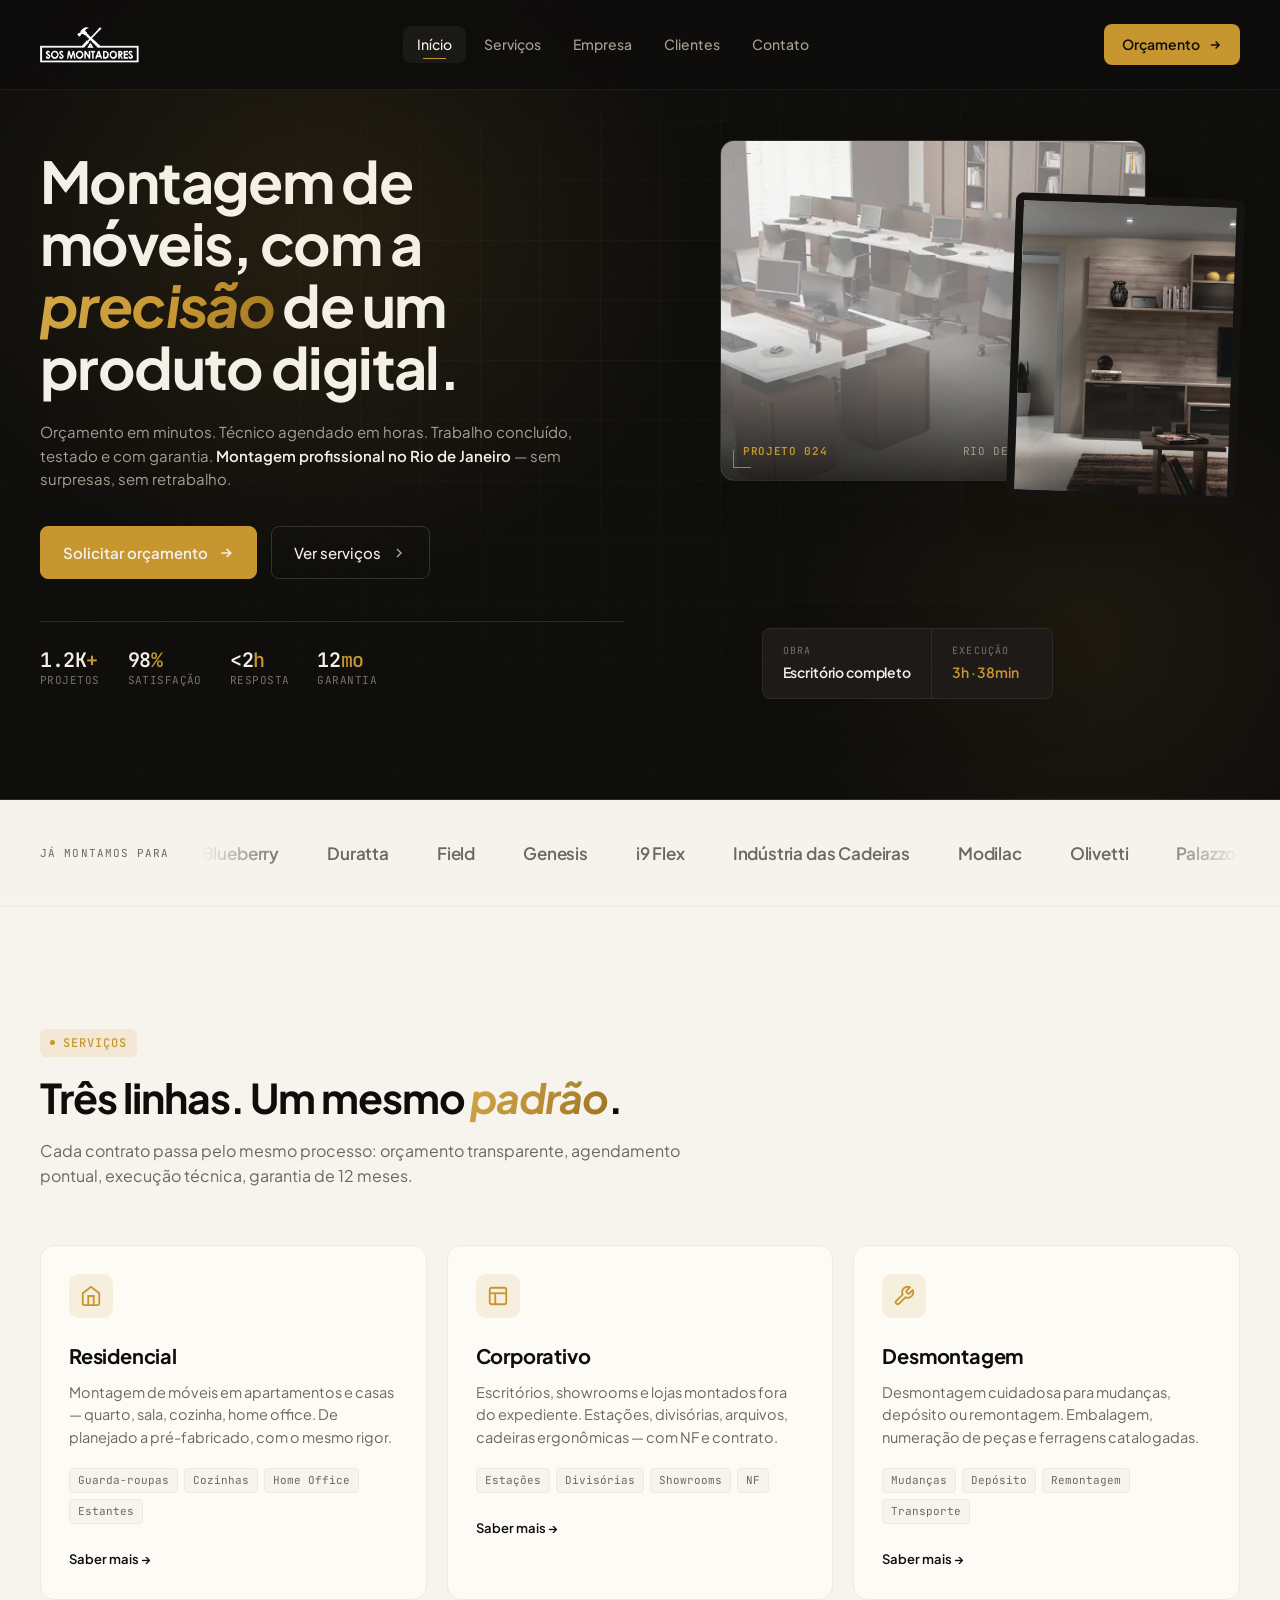
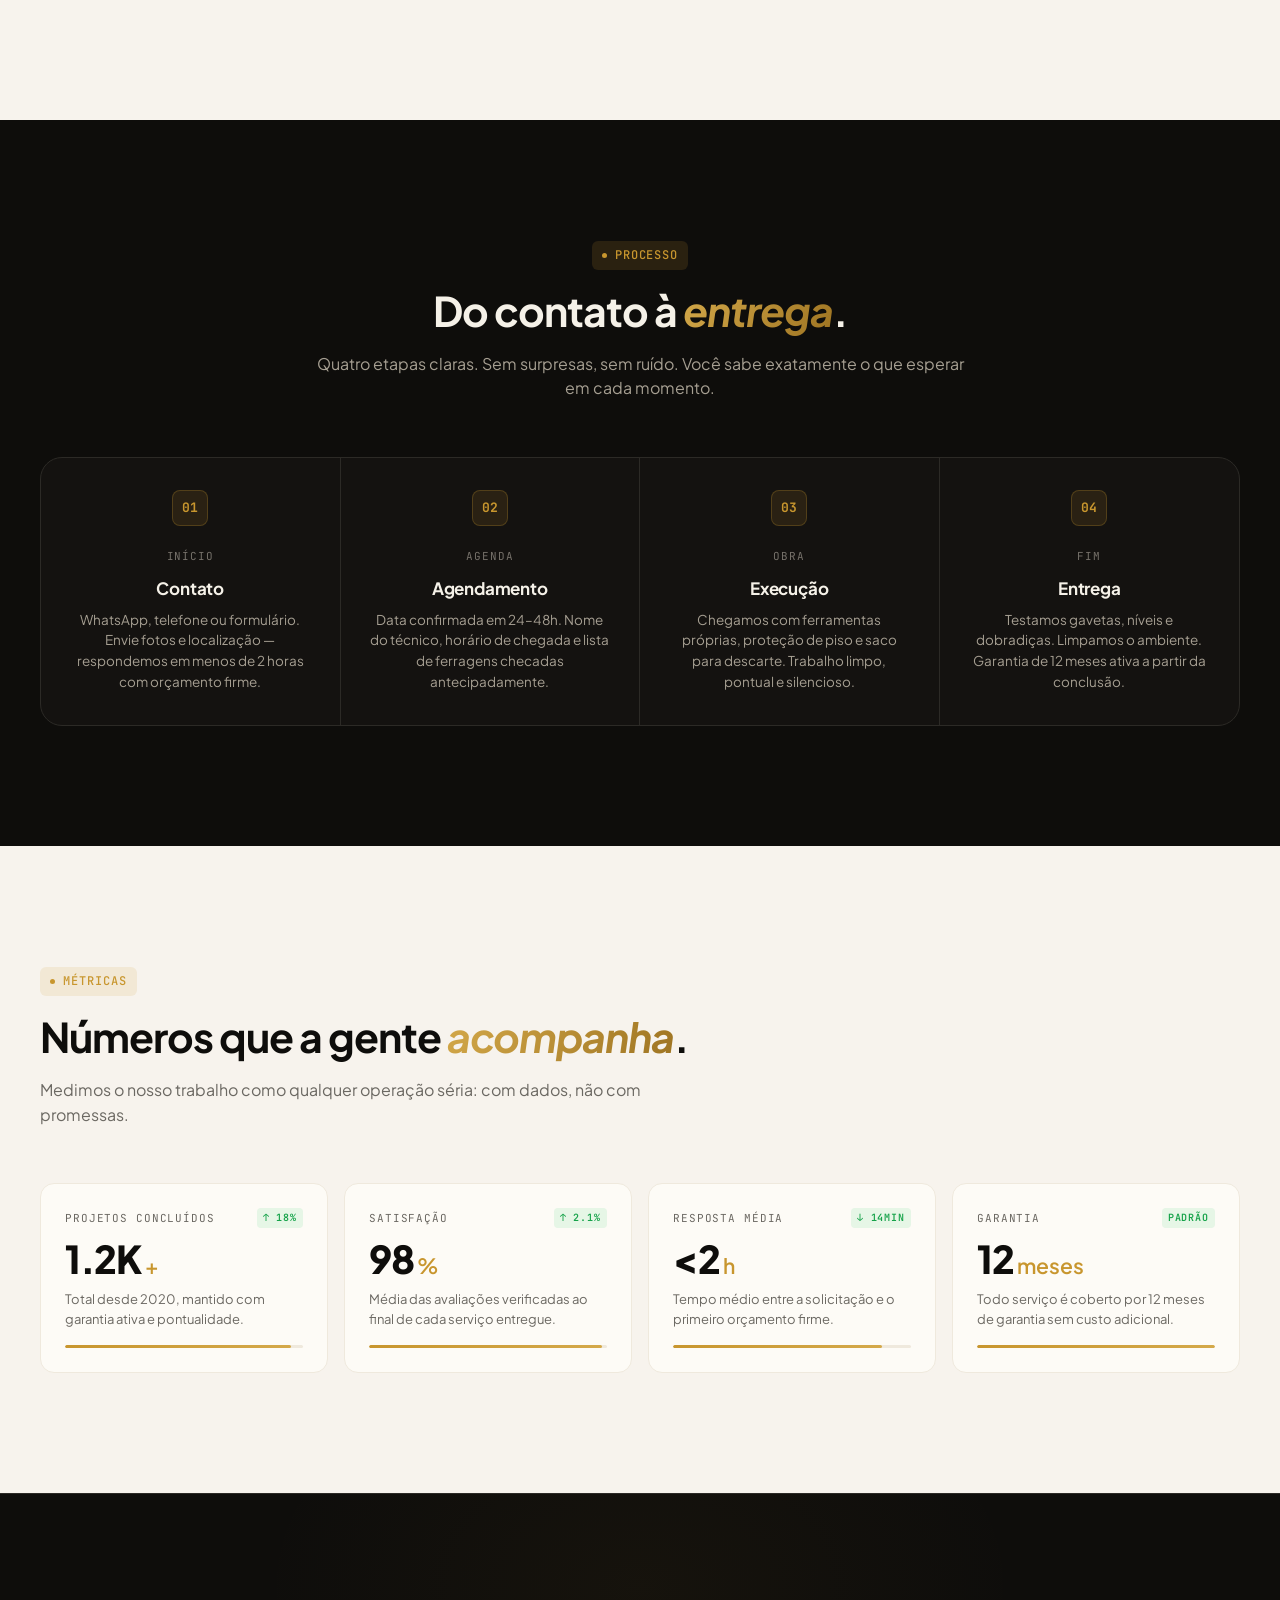
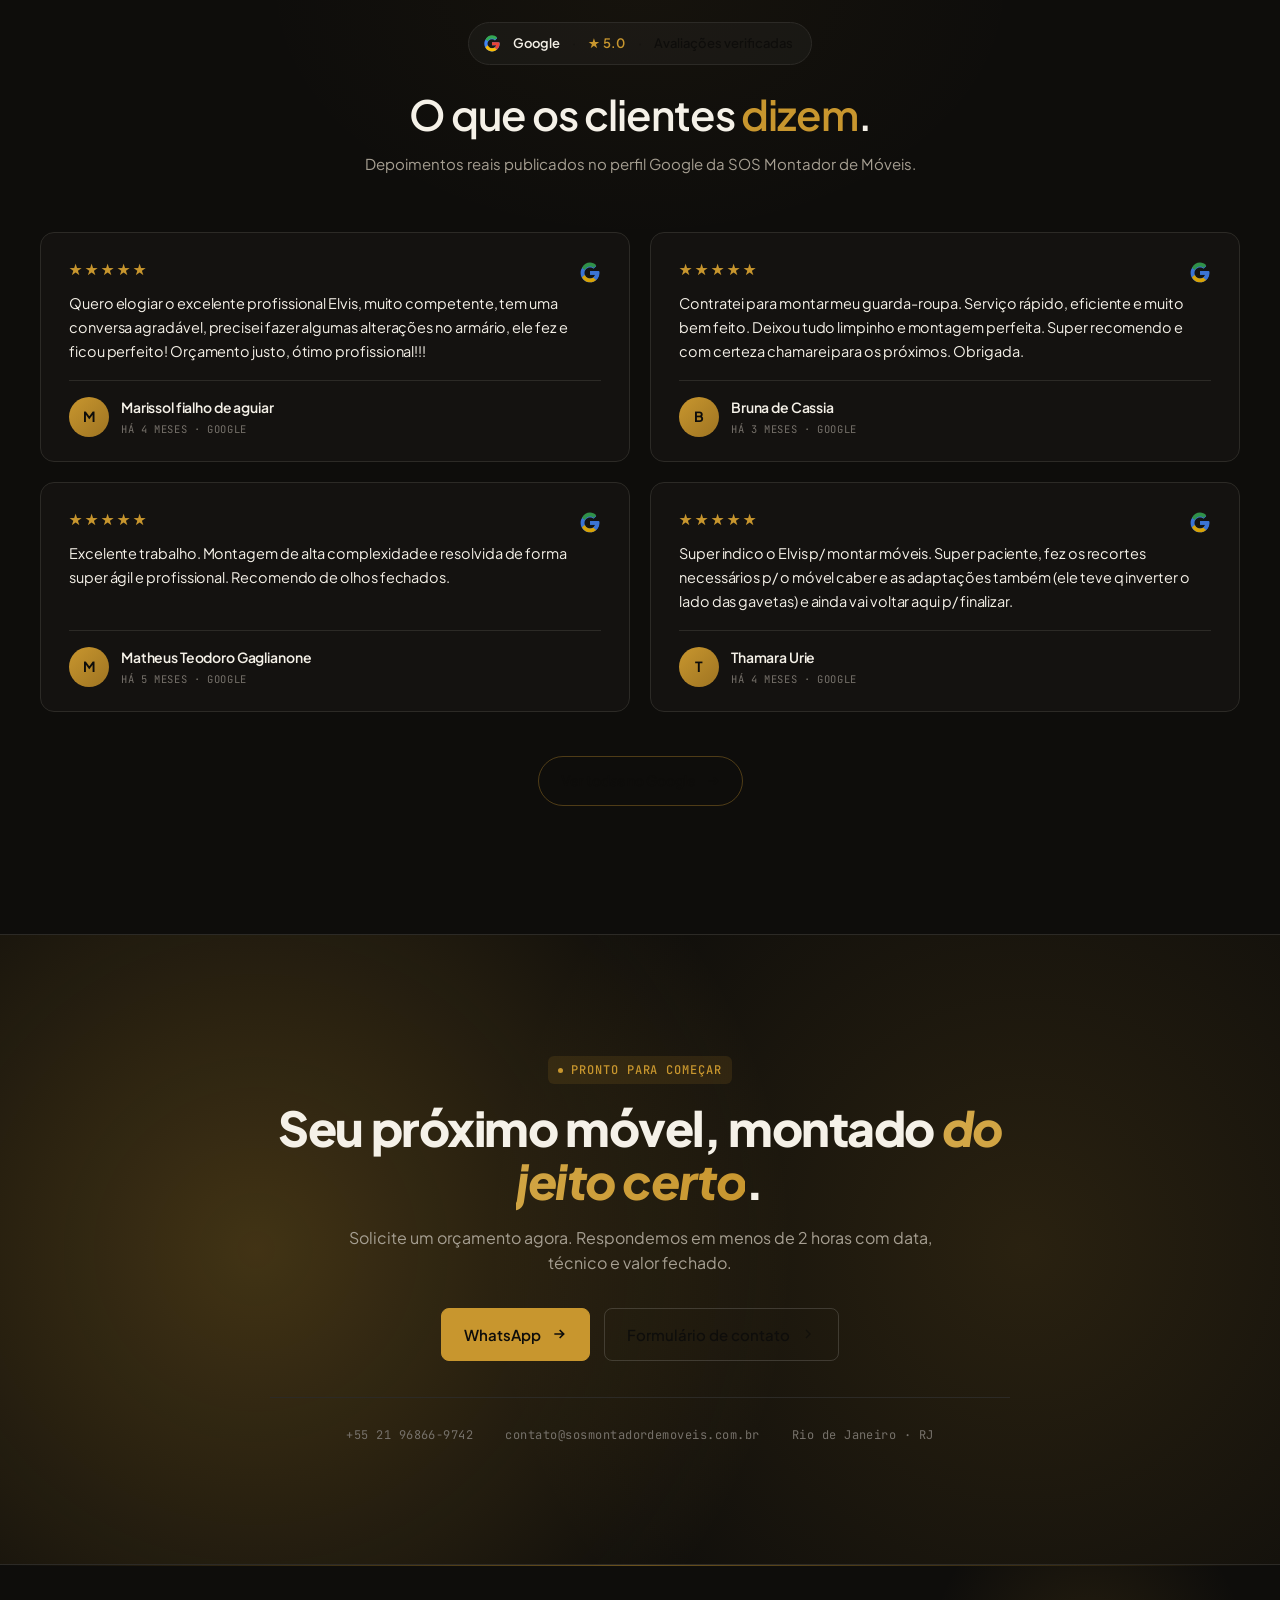
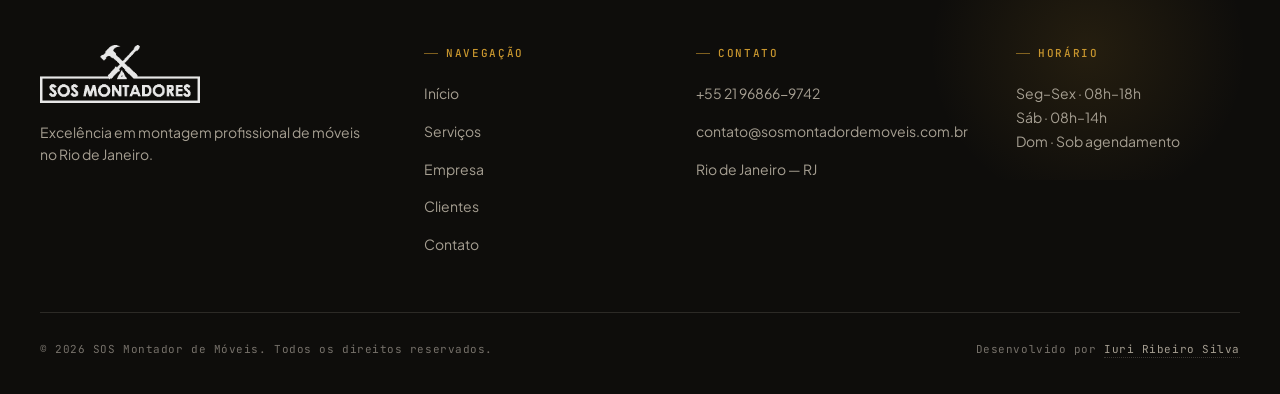
==== commit 710c1700: "feat: replace fake testimonials with 4 real Google reviews Added Google-branded review section with " ====
--- a/index.html
+++ b/index.html
@@ -334,51 +334,77 @@
     </div>
   </section>
 
-  <!-- TESTIMONIALS -->
-  <section class="section section-dark">
-    <div class="container-n">
-      <div class="section-head-left">
-        <span class="section-eyebrow reveal">Depoimentos</span>
-        <h2 class="section-title-n reveal d-1">O que os clientes <span class="accent">dizem</span>.</h2>
-        <p class="section-sub reveal d-2">Avaliações reais coletadas ao fim de cada serviço. Transparência total.</p>
-      </div>
-
-      <div class="testimonials-grid">
-        <article class="tm-card reveal">
-          <div class="tm-stars">★★★★★</div>
-          <p>Meu guarda-roupa de 4 portas ficou firme como se fosse parte da parede. Chegaram no horário, saíram com o chão limpo. Vou contratar de novo.</p>
-          <div class="tm-author">
-            <div class="tm-avatar">MR</div>
-            <div class="info">
-              <span class="name">Mariana Ribeiro</span>
-              <span class="role">Botafogo · RJ</span>
-            </div>
-          </div>
-        </article>
-
-        <article class="tm-card reveal d-1">
-          <div class="tm-stars">★★★★★</div>
-          <p>Montaram o escritório inteiro durante o fim de semana. Na segunda, já estávamos trabalhando. Sem atraso, sem retoque. Recomendo sem pensar.</p>
-          <div class="tm-author">
-            <div class="tm-avatar">BL</div>
-            <div class="info">
-              <span class="name">Bruno Leal</span>
-              <span class="role">CEO · Centro/RJ</span>
-            </div>
-          </div>
-        </article>
-
-        <article class="tm-card reveal d-2">
-          <div class="tm-stars">★★★★★</div>
-          <p>Profissional que chegou era silencioso, organizado, técnico. Explicou cada decisão e entregou perfeito. Não contrato outro montador.</p>
-          <div class="tm-author">
-            <div class="tm-avatar">CF</div>
-            <div class="info">
-              <span class="name">Carla Fontes</span>
-              <span class="role">Ipanema · RJ</span>
-            </div>
-          </div>
-        </article>
+  <!-- GOOGLE REVIEWS (real) -->
+  <section class="g-reviews-section">
+    <div class="g-reviews-inner">
+      <div class="g-reviews-head">
+        <a class="g-badge reveal" href="https://www.google.com/search?kgmid=/g/11f01zfkyf&q=S.O.S+MONTADOR+DE+M%C3%93VEIS+RJ" target="_blank" rel="noopener noreferrer" aria-label="Ver avaliações no Google">
+          <svg class="g-badge-logo" viewBox="0 0 48 48" aria-hidden="true"><path fill="#4285f4" d="M43.6 22.5H42V22H24v8h11.3c-1.6 4.7-6.1 8-11.3 8-6.6 0-12-5.4-12-12s5.4-12 12-12c3.1 0 5.8 1.1 7.9 3l5.7-5.7C34.1 7.5 29.3 5.5 24 5.5 12.7 5.5 3.5 14.7 3.5 26S12.7 46.5 24 46.5 44.5 37.3 44.5 26c0-1.2-.1-2.3-.3-3.5z"/><path fill="#34a853" d="M6.3 14.7l6.6 4.8C14.7 15.2 19 12 24 12c3.1 0 5.8 1.1 7.9 3l5.7-5.7C34.1 5.5 29.3 3.5 24 3.5c-7.2 0-13.5 4.1-16.7 10.2-.3.3-.6.7-1 1z"/><path fill="#fbbc05" d="M24 46.5c5.2 0 9.9-2 13.4-5.3l-6.2-5.2c-2 1.4-4.5 2.2-7.2 2.2-5.1 0-9.5-3.3-11.1-7.9l-6.5 5c3.2 6.2 9.6 11.2 17.6 11.2z"/><path fill="#ea4335" d="M43.6 22.5H42V22H24v8h11.3c-.8 2.3-2.3 4.3-4.1 5.8l6.2 5.2c-.4.4 6.6-4.8 6.6-15 0-1.2-.1-2.3-.4-3.5z"/></svg>
+          <strong>Google</strong>
+          <span class="g-sep">·</span>
+          <span class="g-rating">★ 5.0</span>
+          <span class="g-sep">·</span>
+          <span>Avaliações verificadas</span>
+        </a>
+        <h2 class="reveal d-1">O que os clientes <span class="accent">dizem</span>.</h2>
+        <p class="reveal d-2">Depoimentos reais publicados no perfil Google da SOS Montador de Móveis.</p>
+      </div>
+
+      <div class="g-reviews-grid">
+        <article class="g-review-card reveal">
+          <div class="g-stars">★★★★★</div>
+          <p class="g-text">Quero elogiar o excelente profissional Elvis, muito competente, tem uma conversa agradável, precisei fazer algumas alterações no armário, ele fez e ficou perfeito! Orçamento justo, ótimo profissional!!!</p>
+          <div class="g-author">
+            <div class="g-avatar">M</div>
+            <div class="g-info">
+              <span class="g-name">Marissol fialho de aguiar</span>
+              <span class="g-when">Há 4 meses · Google</span>
+            </div>
+          </div>
+        </article>
+
+        <article class="g-review-card reveal d-1">
+          <div class="g-stars">★★★★★</div>
+          <p class="g-text">Contratei para montar meu guarda-roupa. Serviço rápido, eficiente e muito bem feito. Deixou tudo limpinho e montagem perfeita. Super recomendo e com certeza chamarei para os próximos. Obrigada.</p>
+          <div class="g-author">
+            <div class="g-avatar">B</div>
+            <div class="g-info">
+              <span class="g-name">Bruna de Cassia</span>
+              <span class="g-when">Há 3 meses · Google</span>
+            </div>
+          </div>
+        </article>
+
+        <article class="g-review-card reveal d-2">
+          <div class="g-stars">★★★★★</div>
+          <p class="g-text">Excelente trabalho. Montagem de alta complexidade e resolvida de forma super ágil e profissional. Recomendo de olhos fechados.</p>
+          <div class="g-author">
+            <div class="g-avatar">M</div>
+            <div class="g-info">
+              <span class="g-name">Matheus Teodoro Gaglianone</span>
+              <span class="g-when">Há 5 meses · Google</span>
+            </div>
+          </div>
+        </article>
+
+        <article class="g-review-card reveal d-3">
+          <div class="g-stars">★★★★★</div>
+          <p class="g-text">Super indico o Elvis p/ montar móveis. Super paciente, fez os recortes necessários p/ o móvel caber e as adaptações também (ele teve q inverter o lado das gavetas) e ainda vai voltar aqui p/ finalizar.</p>
+          <div class="g-author">
+            <div class="g-avatar">T</div>
+            <div class="g-info">
+              <span class="g-name">Thamara Urie</span>
+              <span class="g-when">Há 4 meses · Google</span>
+            </div>
+          </div>
+        </article>
+      </div>
+
+      <div class="g-reviews-cta reveal">
+        <a href="https://www.google.com/search?kgmid=/g/11f01zfkyf&q=S.O.S+MONTADOR+DE+M%C3%93VEIS+RJ" target="_blank" rel="noopener noreferrer">
+          <span>Ver todas no Google</span>
+          <svg viewBox="0 0 24 24" fill="none" stroke="currentColor" stroke-width="2.5"><path d="M5 12h14M13 6l6 6-6 6"/></svg>
+        </a>
       </div>
     </div>
   </section>
--- a/css/home.css
+++ b/css/home.css
@@ -222,32 +222,6 @@
   gap: 60px;
   align-items: center;
   position: relative;
-}
-
-/* Status pill */
-.status-pill {
-  display: inline-flex;
-  align-items: center;
-  gap: 10px;
-  padding: 7px 14px 7px 12px;
-  border-radius: 100px;
-  background: rgba(74, 222, 128, 0.1);
-  border: 1px solid rgba(74, 222, 128, 0.22);
-  font-family: var(--f-mono);
-  font-size: 12px;
-  color: #86EFAC;
-  letter-spacing: 0.02em;
-  font-weight: 500;
-  margin-bottom: 28px;
-}
-
-.status-pill::before {
-  content: '';
-  width: 7px; height: 7px;
-  border-radius: 50%;
-  background: var(--ok);
-  box-shadow: 0 0 10px var(--ok);
-  animation: pulse-dot 2s infinite;
 }
 
 @keyframes pulse-dot {
@@ -1342,3 +1316,1326 @@
   .hero-trust .t-val { font-size: 17px; }
   .metrics-grid { grid-template-columns: 1fr; }
 }
+
+
+/* ============================================================
+   INNER PAGES — shared utilities
+   ============================================================ */
+
+/* === PAGE HERO === */
+.hero-page {
+  background: var(--coal);
+  color: var(--paper);
+  padding: 150px 0 90px;
+  position: relative;
+  overflow: hidden;
+  border-bottom: 1px solid var(--coal-border);
+  text-align: center;
+}
+
+.hero-page::before {
+  content: '';
+  position: absolute;
+  inset: 0;
+  background:
+    radial-gradient(circle at 50% 30%, var(--gold-glow), transparent 50%),
+    radial-gradient(circle at 20% 80%, rgba(200,150,46,0.08), transparent 50%);
+  pointer-events: none;
+}
+
+.hero-page .hero-page-grid-bg {
+  position: absolute;
+  inset: 0;
+  background-image:
+    linear-gradient(to right, rgba(255,255,255,0.03) 1px, transparent 1px),
+    linear-gradient(to bottom, rgba(255,255,255,0.03) 1px, transparent 1px);
+  background-size: 60px 60px;
+  mask-image: radial-gradient(ellipse 70% 60% at 50% 40%, black, transparent);
+  pointer-events: none;
+}
+
+.hero-page .container-n { position: relative; z-index: 1; }
+
+.hero-page .breadcrumb {
+  display: inline-flex;
+  align-items: center;
+  gap: 8px;
+  font-family: var(--f-mono);
+  font-size: 11px;
+  letter-spacing: 0.1em;
+  text-transform: uppercase;
+  color: var(--paper-faded);
+  margin-bottom: 24px;
+}
+
+.hero-page .breadcrumb a { color: var(--paper-faded); transition: color .2s; }
+.hero-page .breadcrumb a:hover { color: var(--gold); }
+.hero-page .breadcrumb .sep { color: var(--coal-border-2); }
+
+.hero-page h1 {
+  font-family: var(--f-sans);
+  font-size: clamp(2.2rem, 5vw, 3.8rem);
+  line-height: 1.05;
+  letter-spacing: -0.028em;
+  font-weight: 700;
+  color: var(--paper);
+  margin: 0 auto 20px;
+  max-width: 20ch;
+}
+
+.hero-page h1 .accent {
+  background: linear-gradient(120deg, var(--gold-light), var(--gold));
+  -webkit-background-clip: text;
+  background-clip: text;
+  color: transparent;
+  font-style: italic;
+}
+
+.hero-page p {
+  font-size: 16px;
+  line-height: 1.6;
+  color: var(--paper-dim);
+  max-width: 60ch;
+  margin: 0 auto;
+}
+
+/* === SPLIT GRID === */
+.split-grid {
+  display: grid;
+  grid-template-columns: 1fr 1fr;
+  gap: clamp(40px, 6vw, 80px);
+  align-items: center;
+}
+
+.split-grid.image-right { grid-template-columns: 1.05fr 1fr; }
+
+.split-grid .split-text h2 {
+  font-family: var(--f-sans);
+  font-size: clamp(1.8rem, 3vw, 2.4rem);
+  line-height: 1.15;
+  letter-spacing: -0.025em;
+  font-weight: 700;
+  margin: 14px 0 18px;
+}
+
+.split-grid .split-text h2 .accent {
+  background: linear-gradient(120deg, var(--gold-light), var(--gold-dark));
+  -webkit-background-clip: text;
+  background-clip: text;
+  color: transparent;
+  font-style: italic;
+}
+
+.split-grid .split-text p {
+  font-size: 15.5px;
+  line-height: 1.65;
+  color: var(--ink-dim);
+  margin: 0 0 16px;
+}
+
+.section-dark .split-grid .split-text p { color: var(--paper-dim); }
+
+.split-grid .split-visual {
+  position: relative;
+  aspect-ratio: 4/3.3;
+  border-radius: var(--radius);
+  overflow: hidden;
+  border: 1px solid var(--coal-border);
+  box-shadow: var(--shadow-lg);
+}
+
+.section-light .split-grid .split-visual { border-color: var(--cream-3); }
+
+.split-grid .split-visual img {
+  width: 100%; height: 100%;
+  object-fit: cover;
+  display: block;
+  transition: transform 1s cubic-bezier(.2,.8,.2,1);
+}
+
+.split-grid .split-visual:hover img { transform: scale(1.04); }
+
+.split-grid .split-visual .stamp {
+  position: absolute;
+  bottom: 16px; left: 16px;
+  display: flex;
+  gap: 2px;
+  padding: 0;
+  background: rgba(14,13,11,0.75);
+  backdrop-filter: blur(8px);
+  border: 1px solid var(--coal-border-2);
+  border-radius: var(--radius-sm);
+  overflow: hidden;
+}
+
+.split-grid .split-visual .stamp span {
+  padding: 8px 12px;
+  font-family: var(--f-mono);
+  font-size: 10px;
+  letter-spacing: 0.08em;
+  text-transform: uppercase;
+  color: var(--paper-dim);
+  border-right: 1px solid var(--coal-border-2);
+}
+
+.split-grid .split-visual .stamp span:last-child { border-right: none; color: var(--gold); }
+
+@media (max-width: 880px) {
+  .split-grid, .split-grid.image-right { grid-template-columns: 1fr; }
+}
+
+/* === VALUE CARDS === */
+.value-grid {
+  display: grid;
+  grid-template-columns: repeat(3, 1fr);
+  gap: 16px;
+}
+
+.value-card {
+  background: var(--coal-2);
+  border: 1px solid var(--coal-border);
+  border-radius: var(--radius);
+  padding: 30px;
+  transition: border-color .3s, transform .3s;
+  position: relative;
+}
+
+.section-light .value-card {
+  background: var(--off-white);
+  border-color: var(--cream-3);
+}
+
+.value-card:hover {
+  border-color: var(--gold);
+  transform: translateY(-3px);
+}
+
+.value-card .v-num {
+  font-family: var(--f-mono);
+  font-size: 12px;
+  color: var(--gold);
+  letter-spacing: 0.1em;
+  margin: 0 0 22px;
+  display: inline-flex;
+  align-items: center;
+  gap: 8px;
+}
+
+.value-card .v-num::before {
+  content: '';
+  width: 20px; height: 1px;
+  background: var(--gold);
+}
+
+.value-card h3 {
+  font-family: var(--f-sans);
+  font-size: 1.35rem;
+  font-weight: 700;
+  letter-spacing: -0.015em;
+  margin: 0 0 12px;
+}
+
+.section-dark .value-card h3 { color: var(--paper); }
+
+.value-card p {
+  font-size: 14.5px;
+  line-height: 1.6;
+  margin: 0;
+}
+
+.section-dark .value-card p { color: var(--paper-dim); }
+.section-light .value-card p { color: var(--ink-dim); }
+
+@media (max-width: 880px) { .value-grid { grid-template-columns: 1fr; } }
+
+/* === DIFFERENTIAL GRID === */
+.diff-grid {
+  display: grid;
+  grid-template-columns: repeat(3, 1fr);
+  gap: 0;
+  border: 1px solid var(--cream-3);
+  border-radius: var(--radius-lg);
+  overflow: hidden;
+  background: var(--off-white);
+}
+
+.section-dark .diff-grid {
+  border-color: var(--coal-border);
+  background: var(--coal-2);
+}
+
+.diff-item {
+  padding: 32px 28px;
+  border-right: 1px solid var(--cream-3);
+  border-bottom: 1px solid var(--cream-3);
+  transition: background .3s;
+}
+
+.section-dark .diff-item {
+  border-right-color: var(--coal-border);
+  border-bottom-color: var(--coal-border);
+}
+
+.diff-item:nth-child(3n) { border-right: none; }
+.diff-item:nth-last-child(-n+3) { border-bottom: none; }
+
+.diff-item:hover { background: var(--cream-2); }
+.section-dark .diff-item:hover { background: var(--coal-3); }
+
+.diff-item .d-icon {
+  width: 40px; height: 40px;
+  background: var(--gold-soft);
+  color: var(--gold);
+  border-radius: 10px;
+  display: grid; place-items: center;
+  margin-bottom: 18px;
+}
+
+.diff-item .d-icon svg { width: 20px; height: 20px; }
+
+.diff-item h3 {
+  font-family: var(--f-sans);
+  font-size: 1.08rem;
+  font-weight: 700;
+  margin: 0 0 8px;
+  letter-spacing: -0.01em;
+}
+
+.section-dark .diff-item h3 { color: var(--paper); }
+
+.diff-item p {
+  font-size: 13.5px;
+  line-height: 1.55;
+  margin: 0;
+}
+
+.section-dark .diff-item p { color: var(--paper-dim); }
+.section-light .diff-item p { color: var(--ink-dim); }
+
+@media (max-width: 900px) {
+  .diff-grid { grid-template-columns: 1fr 1fr; }
+  .diff-item:nth-child(3n) { border-right: 1px solid var(--cream-3); }
+  .diff-item:nth-child(2n) { border-right: none; }
+  .diff-item:nth-last-child(-n+3) { border-bottom: 1px solid var(--cream-3); }
+  .diff-item:nth-last-child(-n+2) { border-bottom: none; }
+}
+@media (max-width: 560px) {
+  .diff-grid { grid-template-columns: 1fr; }
+  .diff-item { border-right: none !important; border-bottom: 1px solid var(--cream-3) !important; }
+  .diff-item:last-child { border-bottom: none !important; }
+}
+
+/* === COVERAGE GRID === */
+.coverage-grid {
+  display: grid;
+  grid-template-columns: repeat(auto-fit, minmax(200px, 1fr));
+  gap: 8px;
+}
+
+.coverage-item {
+  padding: 14px 18px;
+  background: var(--coal-2);
+  border: 1px solid var(--coal-border);
+  border-radius: var(--radius-sm);
+  display: flex;
+  align-items: center;
+  gap: 10px;
+  font-family: var(--f-mono);
+  font-size: 13px;
+  color: var(--paper-dim);
+  transition: border-color .3s, color .3s;
+}
+
+.section-light .coverage-item {
+  background: var(--off-white);
+  border-color: var(--cream-3);
+  color: var(--ink-dim);
+}
+
+.coverage-item::before {
+  content: '';
+  width: 6px; height: 6px;
+  border-radius: 50%;
+  background: var(--gold);
+  flex-shrink: 0;
+}
+
+.coverage-item:hover { border-color: var(--gold); color: var(--paper); }
+.section-light .coverage-item:hover { color: var(--ink); }
+
+/* === CLIENT LOGO GRID === */
+.clients-grid {
+  display: grid;
+  grid-template-columns: repeat(auto-fill, minmax(180px, 1fr));
+  gap: 2px;
+  border: 1px solid var(--cream-3);
+  border-radius: var(--radius-lg);
+  overflow: hidden;
+  background: var(--cream-3);
+}
+
+.section-dark .clients-grid {
+  border-color: var(--coal-border);
+  background: var(--coal-border);
+}
+
+.client-cell {
+  aspect-ratio: 3/2;
+  background: var(--off-white);
+  display: grid; place-items: center;
+  transition: background .3s;
+}
+
+.section-dark .client-cell { background: var(--coal-2); }
+.client-cell:hover { background: var(--cream); }
+.section-dark .client-cell:hover { background: var(--coal-3); }
+
+.client-cell img {
+  max-width: 68%;
+  max-height: 58%;
+  object-fit: contain;
+  filter: grayscale(100%) contrast(0.9);
+  opacity: 0.75;
+  transition: filter .4s, opacity .4s, transform .4s;
+}
+
+.client-cell:hover img {
+  filter: grayscale(0) contrast(1);
+  opacity: 1;
+  transform: scale(1.05);
+}
+
+/* === SERVICE DETAIL === */
+.svc-detail {
+  display: grid;
+  grid-template-columns: 1fr 1fr;
+  gap: 60px;
+  align-items: start;
+  padding: 40px 0;
+  border-top: 1px solid var(--cream-3);
+}
+
+.section-dark .svc-detail { border-top-color: var(--coal-border); }
+.svc-detail:first-of-type { border-top: none; padding-top: 0; }
+.svc-detail.reverse .svc-detail-visual { order: -1; }
+
+.svc-detail-visual {
+  position: relative;
+  aspect-ratio: 4/3.2;
+  border-radius: var(--radius);
+  overflow: hidden;
+  border: 1px solid var(--coal-border);
+  box-shadow: var(--shadow-lg);
+}
+
+.section-light .svc-detail-visual { border-color: var(--cream-3); }
+
+.svc-detail-visual img {
+  width: 100%; height: 100%;
+  object-fit: cover;
+  display: block;
+  transition: transform 1s cubic-bezier(.2,.8,.2,1);
+}
+
+.svc-detail-visual:hover img { transform: scale(1.04); }
+
+.svc-detail-visual .svc-tag {
+  position: absolute;
+  top: 16px; left: 16px;
+  background: var(--coal);
+  color: var(--gold);
+  padding: 6px 10px;
+  border-radius: 6px;
+  font-family: var(--f-mono);
+  font-size: 11px;
+  letter-spacing: 0.1em;
+  text-transform: uppercase;
+  font-weight: 600;
+  border: 1px solid var(--gold);
+}
+
+.svc-detail-text .kicker {
+  font-family: var(--f-mono);
+  font-size: 12px;
+  color: var(--gold);
+  letter-spacing: 0.1em;
+  text-transform: uppercase;
+  font-weight: 500;
+  display: block;
+  margin-bottom: 14px;
+}
+
+.svc-detail-text h2 {
+  font-family: var(--f-sans);
+  font-size: clamp(1.7rem, 2.8vw, 2.2rem);
+  line-height: 1.1;
+  letter-spacing: -0.025em;
+  margin: 0 0 18px;
+  font-weight: 700;
+}
+
+.section-dark .svc-detail-text h2 { color: var(--paper); }
+
+.svc-detail-text p {
+  font-size: 15.5px;
+  line-height: 1.65;
+  margin: 0 0 22px;
+}
+
+.section-dark .svc-detail-text p { color: var(--paper-dim); }
+.section-light .svc-detail-text p { color: var(--ink-dim); }
+
+.svc-detail-list {
+  list-style: none;
+  margin: 0 0 24px;
+  padding: 0;
+  display: grid;
+  grid-template-columns: 1fr 1fr;
+  gap: 8px 20px;
+}
+
+.svc-detail-list li {
+  font-size: 14px;
+  padding-left: 22px;
+  position: relative;
+  line-height: 1.5;
+}
+
+.section-dark .svc-detail-list li { color: var(--paper-dim); }
+.section-light .svc-detail-list li { color: var(--ink-dim); }
+
+.svc-detail-list li::before {
+  content: '✓';
+  position: absolute;
+  left: 0;
+  color: var(--gold);
+  font-weight: 700;
+}
+
+.svc-detail-specs {
+  display: flex;
+  flex-wrap: wrap;
+  gap: 0;
+  border-top: 1px solid var(--cream-3);
+  padding-top: 20px;
+}
+
+.section-dark .svc-detail-specs { border-top-color: var(--coal-border); }
+
+.svc-detail-specs .sp {
+  flex: 1;
+  min-width: 120px;
+  padding-right: 20px;
+  border-right: 1px solid var(--cream-3);
+}
+
+.svc-detail-specs .sp:last-child { border-right: none; padding-right: 0; }
+
+.section-dark .svc-detail-specs .sp { border-right-color: var(--coal-border); }
+
+.svc-detail-specs .sp-lbl {
+  font-family: var(--f-mono);
+  font-size: 10px;
+  letter-spacing: 0.12em;
+  text-transform: uppercase;
+  color: var(--ink-dim);
+  margin: 0 0 4px;
+}
+
+.section-dark .svc-detail-specs .sp-lbl { color: var(--paper-faded); }
+
+.svc-detail-specs .sp-val {
+  font-size: 14px;
+  font-weight: 600;
+}
+
+.section-dark .svc-detail-specs .sp-val { color: var(--paper); }
+.section-light .svc-detail-specs .sp-val { color: var(--ink); }
+
+@media (max-width: 880px) {
+  .svc-detail, .svc-detail.reverse { grid-template-columns: 1fr; gap: 30px; }
+  .svc-detail.reverse .svc-detail-visual { order: 0; }
+  .svc-detail-list { grid-template-columns: 1fr; }
+}
+
+/* === CONTACT FORM === */
+.contact-layout {
+  display: grid;
+  grid-template-columns: 1.2fr 1fr;
+  gap: clamp(40px, 6vw, 80px);
+  align-items: start;
+}
+
+.contact-form {
+  background: var(--off-white);
+  border: 1px solid var(--cream-3);
+  border-radius: var(--radius);
+  padding: 36px;
+}
+
+.contact-form h3 {
+  font-family: var(--f-sans);
+  font-size: 1.4rem;
+  font-weight: 700;
+  margin: 0 0 8px;
+  letter-spacing: -0.015em;
+}
+
+.contact-form .form-desc {
+  font-size: 14px;
+  color: var(--ink-dim);
+  margin: 0 0 28px;
+}
+
+.form-row {
+  display: grid;
+  grid-template-columns: 1fr 1fr;
+  gap: 16px;
+  margin-bottom: 16px;
+}
+
+.form-field { display: flex; flex-direction: column; gap: 6px; }
+.form-field.full { grid-column: 1/-1; }
+
+.form-field label {
+  font-family: var(--f-mono);
+  font-size: 11px;
+  letter-spacing: 0.08em;
+  text-transform: uppercase;
+  color: var(--ink-dim);
+  font-weight: 500;
+}
+
+.form-field input,
+.form-field select,
+.form-field textarea {
+  width: 100%;
+  padding: 12px 14px;
+  border: 1px solid var(--cream-3);
+  border-radius: var(--radius-sm);
+  background: var(--cream-2);
+  font-family: var(--f-sans);
+  font-size: 15px;
+  color: var(--ink);
+  transition: border-color .2s, background .2s;
+}
+
+.form-field textarea {
+  min-height: 110px;
+  resize: vertical;
+  font-family: var(--f-sans);
+}
+
+.form-field input:focus,
+.form-field select:focus,
+.form-field textarea:focus {
+  outline: none;
+  border-color: var(--gold);
+  background: var(--off-white);
+}
+
+.form-submit {
+  display: block;
+  width: 100%;
+  padding: 16px;
+  background: var(--coal);
+  color: var(--paper);
+  border: none;
+  border-radius: var(--radius-sm);
+  font-family: var(--f-sans);
+  font-size: 15px;
+  font-weight: 600;
+  cursor: pointer;
+  transition: background .2s, transform .2s;
+  margin-top: 12px;
+  letter-spacing: -0.01em;
+}
+
+.form-submit:hover { background: var(--gold-dark); transform: translateY(-1px); }
+
+.contact-info { display: flex; flex-direction: column; gap: 22px; }
+
+.contact-card {
+  background: var(--coal);
+  color: var(--paper);
+  border-radius: var(--radius);
+  padding: 24px 26px;
+  border: 1px solid var(--coal-border);
+  transition: border-color .3s;
+}
+
+.contact-card:hover { border-color: var(--gold); }
+
+.contact-card .ci-lbl {
+  font-family: var(--f-mono);
+  font-size: 11px;
+  letter-spacing: 0.1em;
+  text-transform: uppercase;
+  color: var(--gold);
+  margin: 0 0 10px;
+}
+
+.contact-card .ci-val {
+  font-size: 17px;
+  font-weight: 600;
+  color: var(--paper);
+  margin: 0 0 4px;
+  letter-spacing: -0.01em;
+}
+
+.contact-card .ci-val a { color: var(--paper); }
+.contact-card .ci-val a:hover { color: var(--gold); }
+
+.contact-card .ci-desc {
+  font-size: 13px;
+  color: var(--paper-dim);
+  margin: 0;
+}
+
+.contact-map {
+  margin-top: 40px;
+  border-radius: var(--radius);
+  overflow: hidden;
+  border: 1px solid var(--coal-border);
+  box-shadow: var(--shadow-md);
+}
+
+.contact-map iframe { display: block; width: 100%; height: 380px; border: 0; filter: grayscale(0.2) contrast(1.05); }
+
+@media (max-width: 880px) {
+  .contact-layout { grid-template-columns: 1fr; }
+  .form-row { grid-template-columns: 1fr; }
+  .contact-form { padding: 26px; }
+}
+
+
+/* === PULL QUOTE SECTION === */
+.pull-quote-section {
+  padding: clamp(90px, 14vw, 160px) 0;
+  position: relative;
+  overflow: hidden;
+}
+
+.pull-quote-section::before {
+  content: '';
+  position: absolute;
+  top: 50%; left: 50%;
+  transform: translate(-50%, -50%);
+  width: 520px; height: 520px;
+  background: radial-gradient(circle, var(--gold-soft), transparent 65%);
+  pointer-events: none;
+  opacity: 0.7;
+}
+
+.pull-quote {
+  max-width: 920px;
+  margin: 0 auto;
+  padding: 0 var(--edge);
+  text-align: center;
+  position: relative;
+  z-index: 1;
+}
+
+.pull-quote .pq-mark {
+  font-family: var(--f-sans);
+  font-size: clamp(5rem, 10vw, 8rem);
+  line-height: 0.7;
+  color: var(--gold);
+  font-weight: 700;
+  font-style: italic;
+  display: block;
+  margin: 0 0 10px;
+  letter-spacing: -0.1em;
+  user-select: none;
+}
+
+.section-dark .pull-quote .pq-mark { color: var(--gold-light); }
+
+.pull-quote blockquote {
+  font-family: var(--f-sans);
+  font-size: clamp(1.5rem, 3vw, 2.4rem);
+  line-height: 1.25;
+  letter-spacing: -0.025em;
+  font-weight: 500;
+  color: var(--ink);
+  margin: 0 0 40px;
+  font-style: italic;
+}
+
+.section-dark .pull-quote blockquote { color: var(--paper); }
+
+.pull-quote blockquote em {
+  color: var(--gold);
+  font-weight: 600;
+  font-style: italic;
+  background: linear-gradient(120deg, var(--gold-light), var(--gold-dark));
+  -webkit-background-clip: text;
+  background-clip: text;
+  -webkit-text-fill-color: transparent;
+}
+
+.pull-quote blockquote .gmark {
+  color: var(--gold);
+  font-weight: 700;
+  font-style: normal;
+}
+
+.pull-quote .pq-divider {
+  width: 56px;
+  height: 1px;
+  background: var(--gold);
+  margin: 0 auto 20px;
+  display: block;
+}
+
+.pull-quote .pq-cite {
+  font-family: var(--f-mono);
+  font-size: 12px;
+  letter-spacing: 0.18em;
+  text-transform: uppercase;
+  color: var(--ink-dim);
+  font-weight: 500;
+  margin: 0;
+}
+
+.section-dark .pull-quote .pq-cite { color: var(--paper-faded); }
+
+.pull-quote .pq-cite strong {
+  color: var(--ink);
+  font-weight: 600;
+}
+
+.section-dark .pull-quote .pq-cite strong { color: var(--paper); }
+
+
+/* === PORTFOLIO GRID (clean 3x2 case study grid) === */
+.portfolio-grid {
+  display: grid;
+  grid-template-columns: repeat(3, 1fr);
+  gap: 16px;
+}
+
+.portfolio-item {
+  aspect-ratio: 4/3;
+  position: relative;
+  overflow: hidden;
+  border-radius: var(--radius);
+  background: var(--coal-2);
+  border: 1px solid var(--coal-border);
+  cursor: pointer;
+  transition: border-color .4s, transform .4s;
+}
+
+.portfolio-item:hover {
+  border-color: var(--gold);
+  transform: translateY(-4px);
+}
+
+.section-light .portfolio-item { background: var(--off-white); border-color: var(--cream-3); }
+
+.portfolio-item img {
+  width: 100%;
+  height: 100%;
+  object-fit: cover;
+  display: block;
+  transition: transform 1s cubic-bezier(.2,.8,.2,1), filter .4s;
+  filter: grayscale(30%) contrast(1.05);
+}
+
+.portfolio-item:hover img {
+  transform: scale(1.05);
+  filter: grayscale(0) contrast(1);
+}
+
+/* Top corner number */
+.portfolio-item .p-num {
+  position: absolute;
+  top: 14px;
+  left: 14px;
+  font-family: var(--f-mono);
+  font-size: 11px;
+  letter-spacing: 0.12em;
+  color: var(--gold);
+  background: rgba(14, 13, 11, 0.85);
+  backdrop-filter: blur(8px);
+  padding: 6px 10px;
+  border-radius: 6px;
+  border: 1px solid rgba(200, 150, 46, 0.35);
+  font-weight: 600;
+  z-index: 2;
+}
+
+/* Bottom info strip (always visible, subtle) */
+.portfolio-item .p-info {
+  position: absolute;
+  left: 0;
+  right: 0;
+  bottom: 0;
+  padding: 16px 18px;
+  background: linear-gradient(180deg, transparent, rgba(14, 13, 11, 0.9) 45%);
+  color: var(--paper);
+  z-index: 2;
+  display: flex;
+  flex-direction: column;
+  gap: 4px;
+  transform: translateY(0);
+  transition: padding-bottom .4s;
+}
+
+.portfolio-item:hover .p-info { padding-bottom: 20px; }
+
+.portfolio-item .p-title {
+  font-family: var(--f-sans);
+  font-size: 15px;
+  font-weight: 600;
+  color: var(--paper);
+  letter-spacing: -0.01em;
+  line-height: 1.25;
+}
+
+.portfolio-item .p-meta {
+  font-family: var(--f-mono);
+  font-size: 10px;
+  letter-spacing: 0.12em;
+  text-transform: uppercase;
+  color: var(--paper-dim);
+}
+
+.portfolio-item .p-meta .dot {
+  color: var(--gold);
+  margin: 0 4px;
+}
+
+@media (max-width: 900px) {
+  .portfolio-grid { grid-template-columns: 1fr 1fr; }
+}
+@media (max-width: 500px) {
+  .portfolio-grid { grid-template-columns: 1fr; }
+}
+
+
+/* === FOOTER (override style.css completely for home.css theme) === */
+body.home .footer {
+  background: var(--coal);
+  color: var(--paper);
+  border-top: 1px solid var(--coal-border);
+  padding: 80px 0 0;
+  position: relative;
+  overflow: hidden;
+}
+
+body.home .footer::before {
+  content: '';
+  position: absolute;
+  top: 0; left: 0; right: 0;
+  height: 1px;
+  background: linear-gradient(90deg, transparent, var(--gold), transparent);
+  opacity: 0.5;
+}
+
+body.home .footer::after {
+  content: '';
+  position: absolute;
+  top: -10%; right: -5%;
+  width: 40%; height: 60%;
+  background: radial-gradient(circle, rgba(200,150,46,0.12), transparent 55%);
+  pointer-events: none;
+}
+
+body.home .footer .container {
+  max-width: var(--container);
+  margin: 0 auto;
+  padding: 0 var(--edge);
+  position: relative;
+  z-index: 1;
+}
+
+body.home .footer__grid {
+  display: grid;
+  grid-template-columns: 1.5fr 1fr 1.2fr 1fr;
+  gap: 48px;
+  padding-bottom: 56px;
+  border-bottom: 1px solid var(--coal-border);
+}
+
+body.home .footer__brand {
+  display: flex;
+  flex-direction: column;
+  gap: 18px;
+}
+
+body.home .footer__brand img {
+  width: 160px;
+  height: auto;
+  filter: brightness(0) invert(1);
+  opacity: 0.9;
+  margin: 0;
+}
+
+body.home .footer__brand p {
+  font-size: 14px;
+  line-height: 1.6;
+  color: var(--paper-dim);
+  max-width: 32ch;
+  margin: 0;
+}
+
+body.home .footer__brand .footer-socials {
+  display: flex;
+  gap: 10px;
+  margin-top: 6px;
+}
+
+body.home .footer__brand .footer-socials a {
+  width: 38px;
+  height: 38px;
+  border: 1px solid var(--coal-border);
+  border-radius: 8px;
+  display: grid;
+  place-items: center;
+  color: var(--paper-dim);
+  transition: border-color .25s, color .25s, background .25s;
+}
+
+body.home .footer__brand .footer-socials a:hover {
+  border-color: var(--gold);
+  color: var(--gold);
+  background: var(--gold-soft);
+}
+
+body.home .footer__brand .footer-socials svg {
+  width: 16px;
+  height: 16px;
+}
+
+body.home .footer__col {
+  display: flex;
+  flex-direction: column;
+  gap: 14px;
+}
+
+body.home .footer__col h4 {
+  font-family: var(--f-mono);
+  font-size: 11px;
+  letter-spacing: 0.15em;
+  text-transform: uppercase;
+  color: var(--gold);
+  font-weight: 500;
+  margin: 0 0 6px;
+  display: inline-flex;
+  align-items: center;
+  gap: 8px;
+}
+
+body.home .footer__col h4::before {
+  content: '';
+  width: 14px; height: 1px;
+  background: var(--gold);
+  opacity: 0.6;
+}
+
+body.home .footer__col a {
+  display: block;
+  color: var(--paper-dim);
+  font-size: 14px;
+  text-decoration: none;
+  transition: color .2s, transform .2s, padding-left .2s;
+  padding: 2px 0;
+  line-height: 1.4;
+  font-weight: 400;
+  font-family: var(--f-sans);
+  letter-spacing: 0;
+  text-transform: none;
+  border-bottom: none;
+}
+
+body.home .footer__col a:hover {
+  color: var(--gold);
+  padding-left: 4px;
+}
+
+body.home .footer__col p {
+  color: var(--paper-dim);
+  font-size: 14px;
+  line-height: 1.7;
+  margin: 0;
+}
+
+body.home .footer__bottom {
+  display: flex;
+  justify-content: space-between;
+  align-items: center;
+  padding: 28px 0 36px;
+  gap: 20px;
+  flex-wrap: wrap;
+}
+
+body.home .footer__bottom p {
+  font-family: var(--f-mono);
+  font-size: 11px;
+  letter-spacing: 0.05em;
+  color: var(--paper-faded);
+  margin: 0;
+}
+
+body.home .footer__bottom a {
+  color: var(--paper-dim);
+  text-decoration: none;
+  border-bottom: 1px dotted var(--coal-border-2);
+  transition: color .2s, border-color .2s;
+  padding-bottom: 1px;
+}
+
+body.home .footer__bottom a:hover {
+  color: var(--gold);
+  border-color: var(--gold);
+}
+
+@media (max-width: 980px) {
+  body.home .footer__grid {
+    grid-template-columns: 1fr 1fr;
+    gap: 40px;
+  }
+  body.home .footer__brand { grid-column: 1 / -1; }
+}
+
+@media (max-width: 560px) {
+  body.home .footer { padding-top: 60px; }
+  body.home .footer__grid { grid-template-columns: 1fr; gap: 32px; }
+  body.home .footer__bottom {
+    flex-direction: column;
+    align-items: flex-start;
+    padding: 24px 0 30px;
+  }
+}
+
+
+/* === GOOGLE REVIEWS SECTION (real reviews) === */
+.g-reviews-section {
+  padding: clamp(80px, 10vw, 130px) 0;
+  background: var(--coal);
+  position: relative;
+  overflow: hidden;
+  border-top: 1px solid var(--coal-border);
+}
+
+.g-reviews-section::before {
+  content: '';
+  position: absolute;
+  top: -20%; left: 50%;
+  transform: translateX(-50%);
+  width: 900px; height: 600px;
+  background: radial-gradient(ellipse, var(--gold-soft), transparent 60%);
+  pointer-events: none;
+  opacity: 0.35;
+}
+
+.g-reviews-section.section-light { background: var(--cream); border-top-color: var(--cream-3); }
+
+.g-reviews-inner {
+  max-width: var(--container);
+  margin: 0 auto;
+  padding: 0 var(--edge);
+  position: relative;
+  z-index: 1;
+}
+
+.g-reviews-head {
+  text-align: center;
+  margin-bottom: 56px;
+}
+
+.g-badge {
+  display: inline-flex;
+  align-items: center;
+  gap: 12px;
+  padding: 10px 18px 10px 14px;
+  background: rgba(255,255,255,0.03);
+  border: 1px solid var(--coal-border);
+  border-radius: 100px;
+  font-family: var(--f-sans);
+  font-size: 13px;
+  font-weight: 500;
+  color: var(--paper-dim);
+  margin-bottom: 26px;
+  text-decoration: none;
+  transition: border-color .25s, background .25s;
+}
+
+.g-badge:hover { border-color: var(--gold); background: var(--gold-soft); }
+
+.g-reviews-section.section-light .g-badge {
+  background: var(--off-white);
+  border-color: var(--cream-3);
+  color: var(--ink-dim);
+}
+
+.g-badge-logo { width: 18px; height: 18px; display: block; flex-shrink: 0; }
+.g-badge strong { color: var(--paper); font-weight: 600; }
+.g-reviews-section.section-light .g-badge strong { color: var(--ink); }
+.g-badge .g-sep { opacity: 0.4; }
+.g-badge .g-rating { color: var(--gold); font-weight: 600; letter-spacing: 0.02em; }
+
+.g-reviews-head h2 {
+  font-family: var(--f-sans);
+  font-size: clamp(1.8rem, 3.5vw, 2.6rem);
+  line-height: 1.15;
+  letter-spacing: -0.025em;
+  color: var(--paper);
+  font-weight: 600;
+  margin: 0 0 14px;
+}
+
+.g-reviews-section.section-light .g-reviews-head h2 { color: var(--ink); }
+
+.g-reviews-head h2 .accent { color: var(--gold); }
+
+.g-reviews-head p {
+  font-family: var(--f-sans);
+  font-size: 15px;
+  color: var(--paper-dim);
+  max-width: 560px;
+  margin: 0 auto;
+  line-height: 1.6;
+}
+
+.g-reviews-section.section-light .g-reviews-head p { color: var(--ink-dim); }
+
+.g-reviews-grid {
+  display: grid;
+  grid-template-columns: repeat(2, 1fr);
+  gap: 20px;
+}
+
+.g-review-card {
+  background: var(--coal-2);
+  border: 1px solid var(--coal-border);
+  border-radius: var(--radius);
+  padding: 28px 28px 24px;
+  display: flex;
+  flex-direction: column;
+  gap: 16px;
+  position: relative;
+  transition: border-color .3s, transform .3s;
+}
+
+.g-review-card:hover {
+  border-color: rgba(200,150,46,0.4);
+  transform: translateY(-3px);
+}
+
+.g-reviews-section.section-light .g-review-card {
+  background: var(--off-white);
+  border-color: var(--cream-3);
+}
+
+.g-review-card::before {
+  content: '';
+  position: absolute;
+  top: 28px; right: 28px;
+  width: 22px; height: 22px;
+  background-image: url("data:image/svg+xml;utf8,<svg xmlns='http://www.w3.org/2000/svg' viewBox='0 0 48 48'><path fill='%234285f4' d='M43.6 22.5H42V22H24v8h11.3c-1.6 4.7-6.1 8-11.3 8-6.6 0-12-5.4-12-12s5.4-12 12-12c3.1 0 5.8 1.1 7.9 3l5.7-5.7C34.1 7.5 29.3 5.5 24 5.5 12.7 5.5 3.5 14.7 3.5 26S12.7 46.5 24 46.5 44.5 37.3 44.5 26c0-1.2-.1-2.3-.3-3.5z'/><path fill='%2334a853' d='M6.3 14.7l6.6 4.8C14.7 15.2 19 12 24 12c3.1 0 5.8 1.1 7.9 3l5.7-5.7C34.1 5.5 29.3 3.5 24 3.5c-7.2 0-13.5 4.1-16.7 10.2-.3.3-.6.7-1 1z'/><path fill='%23fbbc05' d='M24 46.5c5.2 0 9.9-2 13.4-5.3l-6.2-5.2c-2 1.4-4.5 2.2-7.2 2.2-5.1 0-9.5-3.3-11.1-7.9l-6.5 5c3.2 6.2 9.6 11.2 17.6 11.2z'/><path fill='%234285f4' d='M43.6 22.5H42V22H24v8h11.3c-.8 2.3-2.3 4.3-4.1 5.8l6.2 5.2c-.4.4 6.6-4.8 6.6-15 0-1.2-.1-2.3-.4-3.5z'/></svg>");
+  background-size: contain;
+  background-repeat: no-repeat;
+  opacity: 0.85;
+}
+
+.g-review-card .g-stars {
+  font-size: 15px;
+  color: var(--gold);
+  letter-spacing: 3px;
+  line-height: 1;
+}
+
+.g-review-card .g-text {
+  font-family: var(--f-sans);
+  font-size: 14.5px;
+  line-height: 1.65;
+  color: var(--paper);
+  font-weight: 400;
+  margin: 0;
+  letter-spacing: -0.005em;
+}
+
+.g-reviews-section.section-light .g-review-card .g-text { color: var(--ink); }
+
+.g-review-card .g-author {
+  display: flex;
+  align-items: center;
+  gap: 12px;
+  padding-top: 16px;
+  border-top: 1px solid var(--coal-border);
+  margin-top: auto;
+}
+
+.g-reviews-section.section-light .g-review-card .g-author { border-top-color: var(--cream-3); }
+
+.g-review-card .g-avatar {
+  width: 40px; height: 40px;
+  border-radius: 50%;
+  background: linear-gradient(135deg, var(--gold), var(--gold-dark));
+  color: var(--coal);
+  font-weight: 700;
+  display: grid; place-items: center;
+  font-size: 14px;
+  font-family: var(--f-sans);
+  flex-shrink: 0;
+  letter-spacing: -0.02em;
+}
+
+.g-review-card .g-info { display: flex; flex-direction: column; gap: 2px; min-width: 0; }
+
+.g-review-card .g-name {
+  color: var(--paper);
+  font-weight: 600;
+  font-size: 14px;
+  letter-spacing: -0.01em;
+  font-family: var(--f-sans);
+}
+
+.g-reviews-section.section-light .g-review-card .g-name { color: var(--ink); }
+
+.g-review-card .g-when {
+  color: var(--paper-faded);
+  font-family: var(--f-mono);
+  font-size: 10.5px;
+  letter-spacing: 0.06em;
+  text-transform: uppercase;
+}
+
+.g-reviews-section.section-light .g-review-card .g-when { color: var(--ink-dim); }
+
+.g-reviews-cta {
+  margin-top: 44px;
+  text-align: center;
+}
+
+.g-reviews-cta a {
+  display: inline-flex;
+  align-items: center;
+  gap: 10px;
+  color: var(--gold);
+  font-weight: 600;
+  font-size: 14px;
+  text-decoration: none;
+  padding: 13px 22px;
+  border: 1px solid rgba(200,150,46,0.35);
+  border-radius: 100px;
+  transition: background .25s, border-color .25s, transform .25s;
+  font-family: var(--f-sans);
+}
+
+.g-reviews-cta a:hover {
+  background: var(--gold-soft);
+  border-color: var(--gold);
+  transform: translateY(-2px);
+}
+
+.g-reviews-cta svg { width: 14px; height: 14px; transition: transform .2s; }
+.g-reviews-cta a:hover svg { transform: translateX(4px); }
+
+@media (max-width: 760px) {
+  .g-reviews-grid { grid-template-columns: 1fr; }
+  .g-review-card { padding: 24px; }
+  .g-review-card::before { top: 24px; right: 24px; width: 18px; height: 18px; }
+}
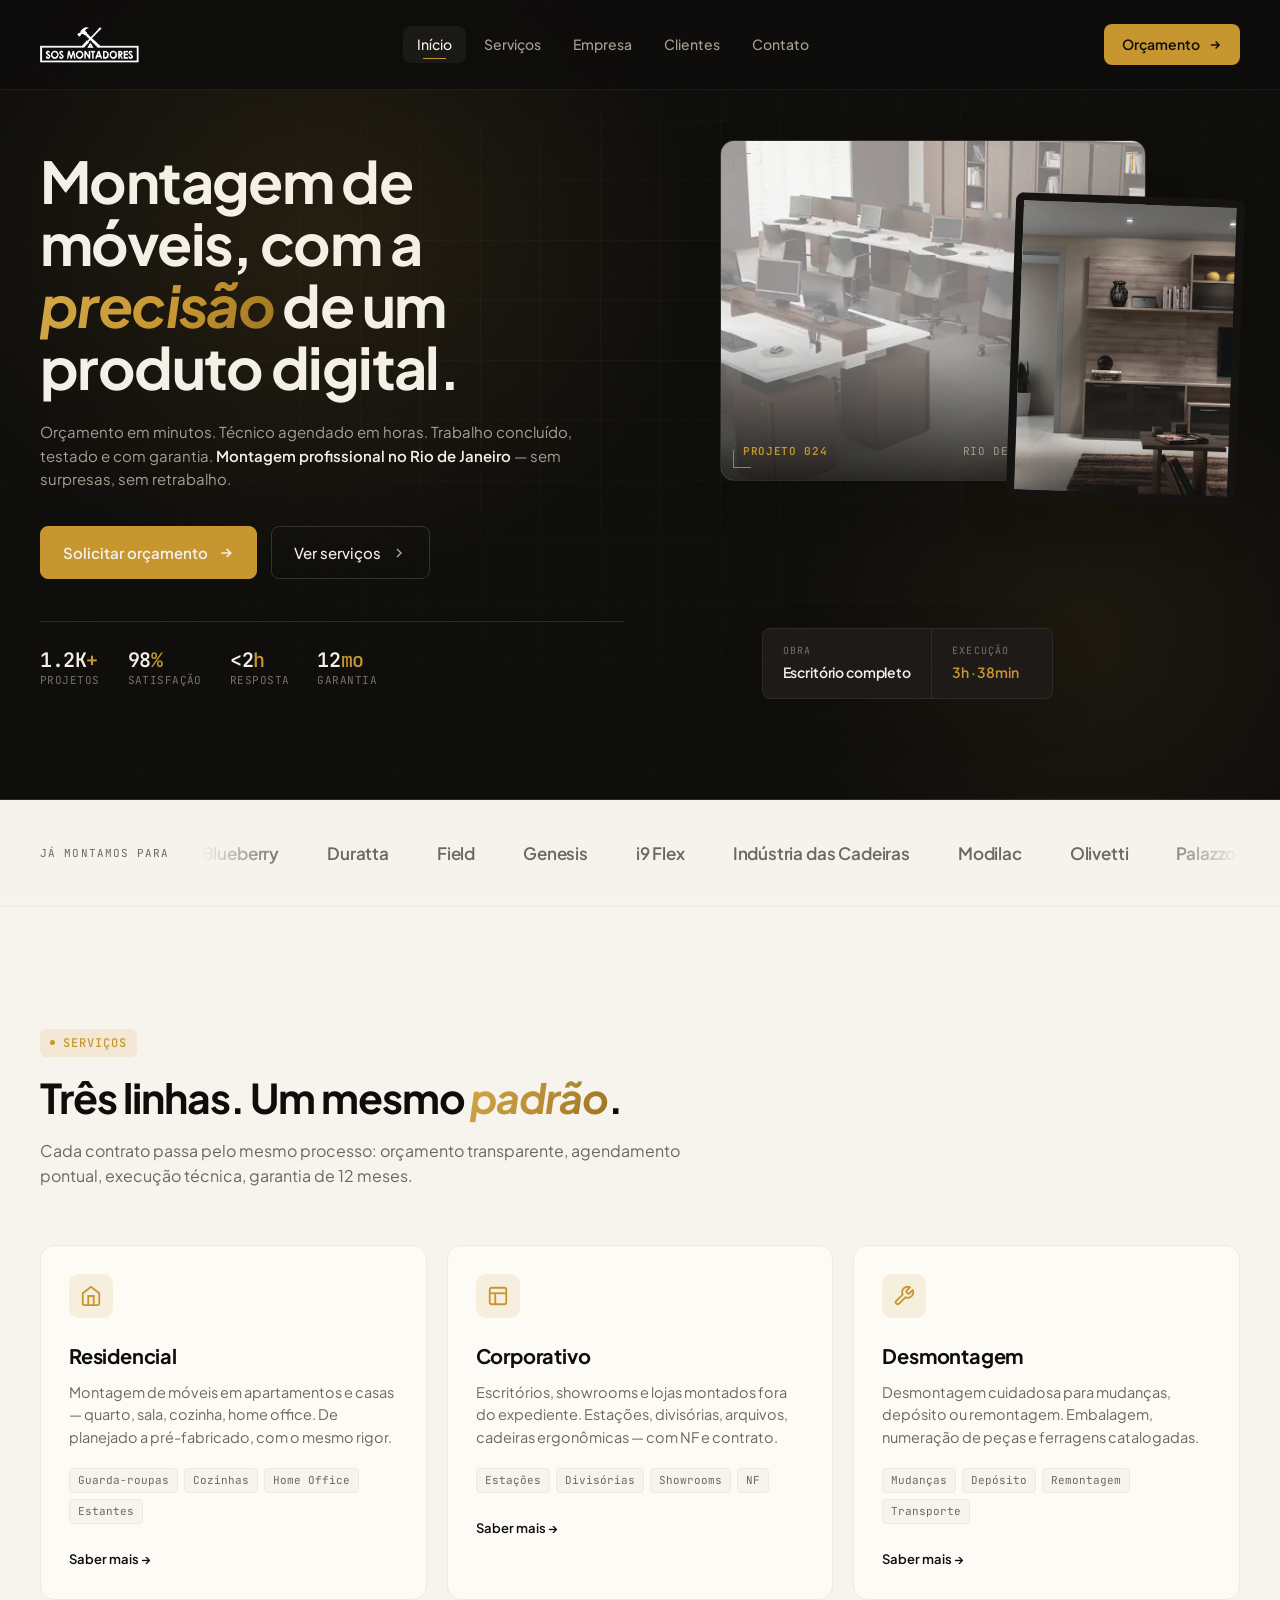
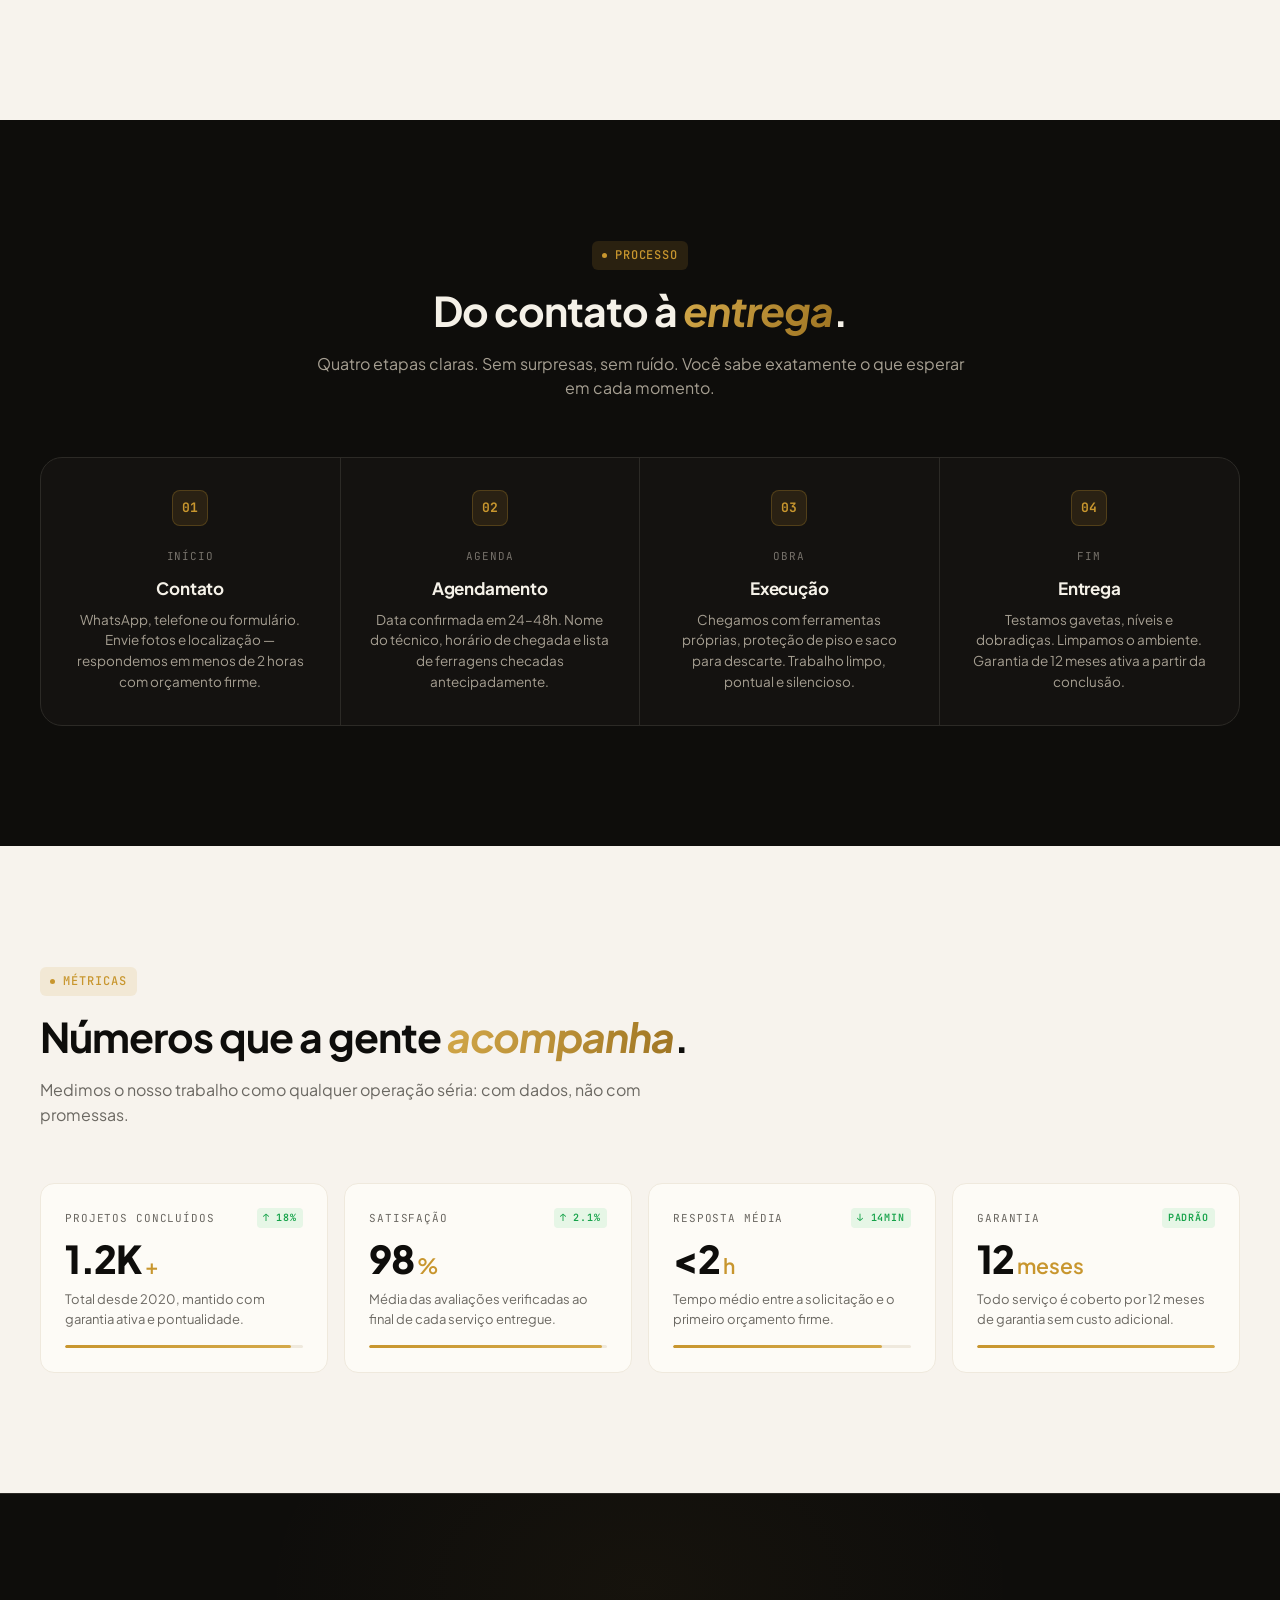
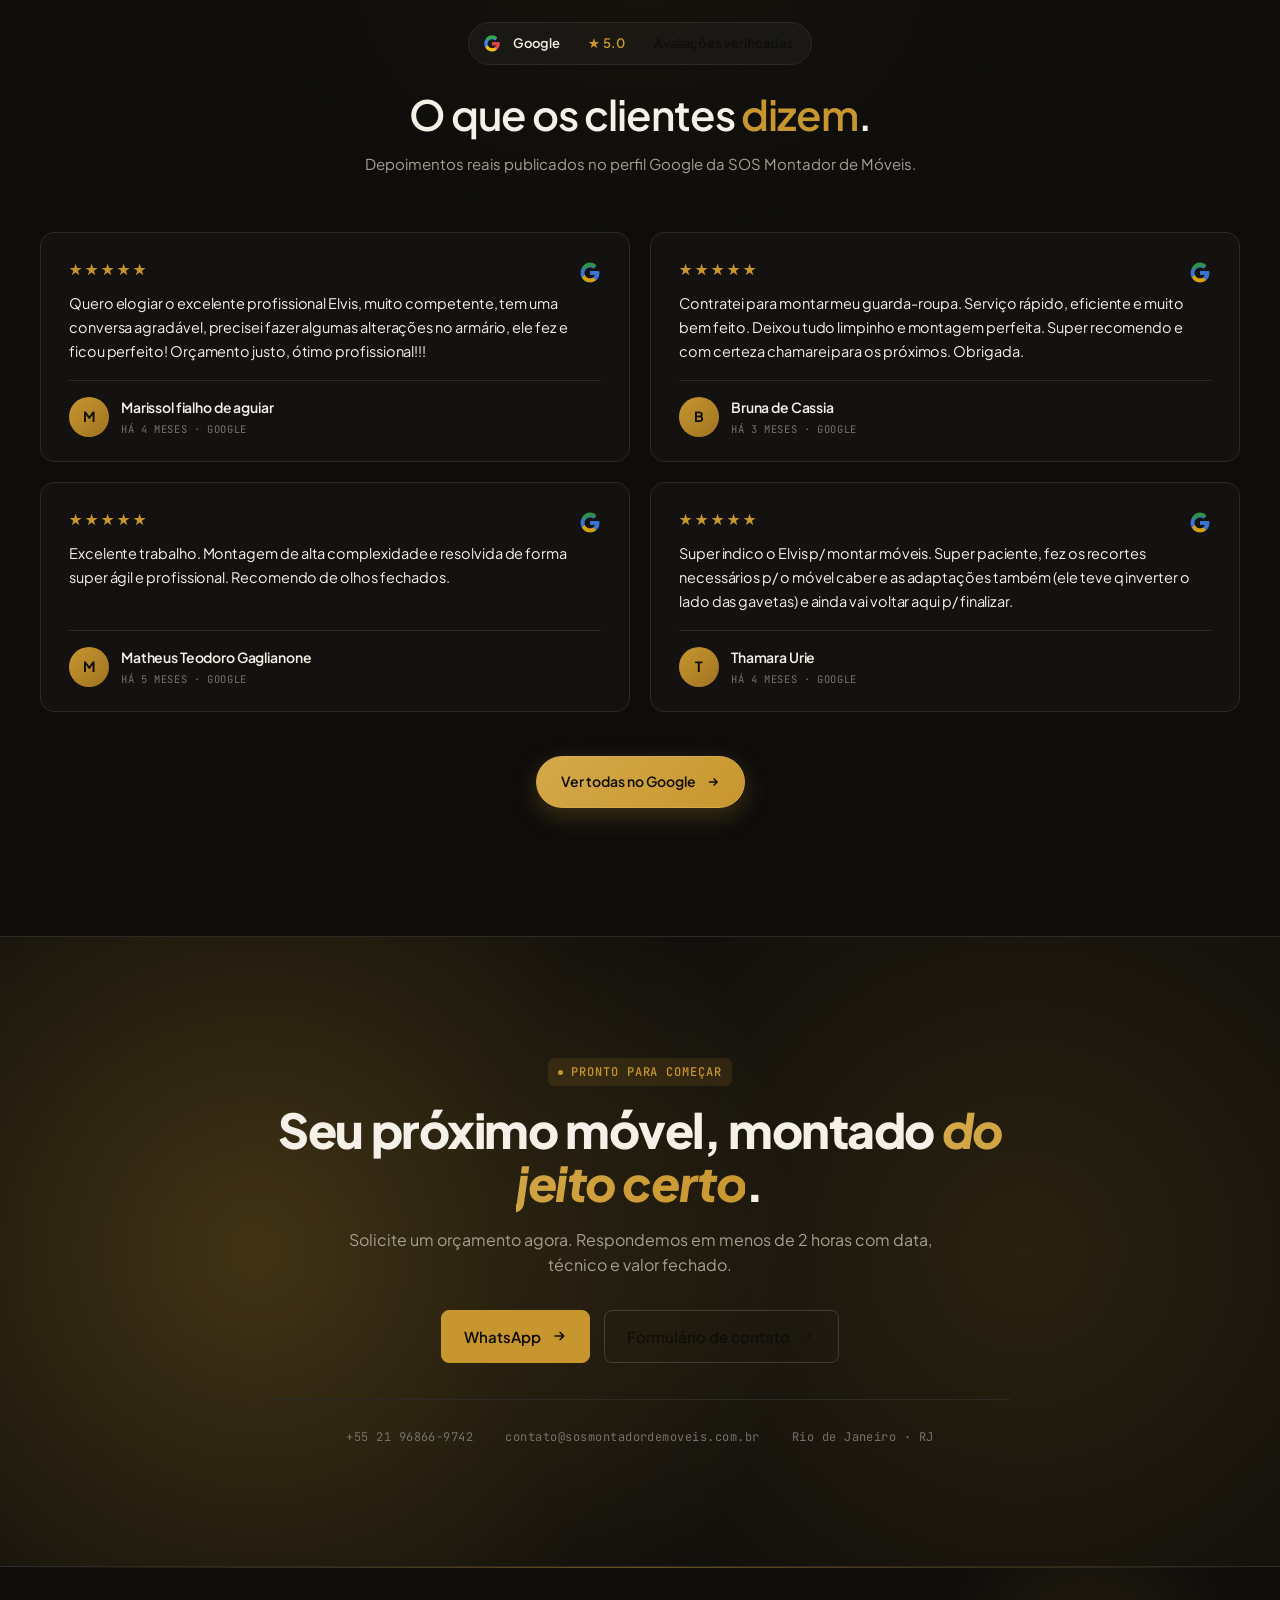
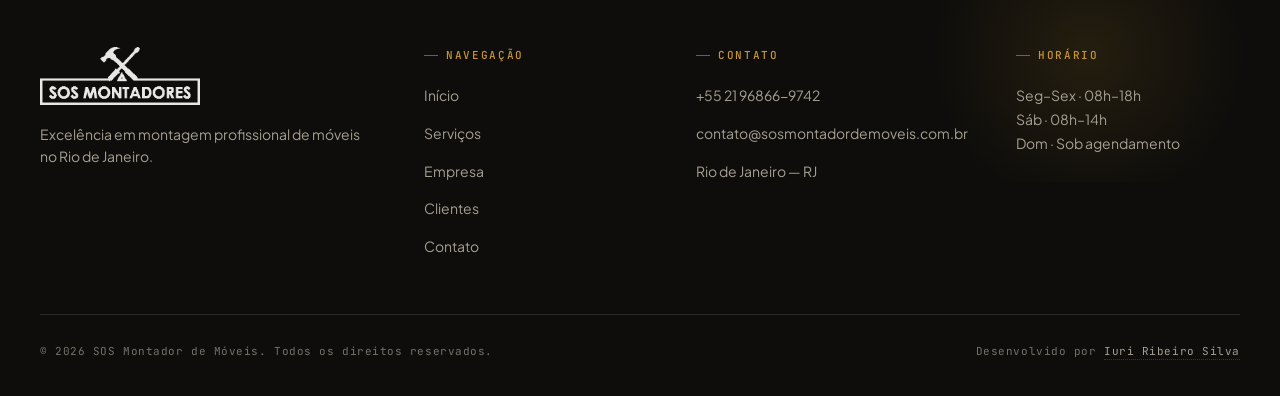
==== commit 8a673fde: "fix: cache-bust CSS links (?v=20260417b) Stylesheets cached for 30 days (max-age=2592000) prevented " ====
--- a/index.html
+++ b/index.html
@@ -29,8 +29,8 @@
   <link rel="preconnect" href="https://fonts.gstatic.com" crossorigin>
   <link rel="stylesheet" href="https://fonts.googleapis.com/css2?family=Plus+Jakarta+Sans:ital,wght@0,300..800;1,300..800&family=JetBrains+Mono:wght@400;500;600&display=swap">
 
-  <link rel="stylesheet" href="css/style.css">
-  <link rel="stylesheet" href="css/home.css">
+  <link rel="stylesheet" href="css/style.css?v=20260417b">
+  <link rel="stylesheet" href="css/home.css?v=20260417b">
 
   <script type="application/ld+json">
   {
--- a/css/home.css
+++ b/css/home.css
@@ -2614,21 +2614,24 @@
   display: inline-flex;
   align-items: center;
   gap: 10px;
-  color: var(--gold);
+  color: var(--coal);
   font-weight: 600;
   font-size: 14px;
   text-decoration: none;
-  padding: 13px 22px;
-  border: 1px solid rgba(200,150,46,0.35);
+  padding: 14px 24px;
+  background: linear-gradient(135deg, var(--gold-light), var(--gold));
+  border: 1px solid var(--gold-light);
   border-radius: 100px;
-  transition: background .25s, border-color .25s, transform .25s;
-  font-family: var(--f-sans);
+  transition: background .25s, border-color .25s, transform .25s, box-shadow .25s;
+  font-family: var(--f-sans);
+  box-shadow: 0 8px 24px rgba(200,150,46,0.25);
 }
 
 .g-reviews-cta a:hover {
-  background: var(--gold-soft);
+  background: linear-gradient(135deg, var(--gold), var(--gold-dark));
   border-color: var(--gold);
   transform: translateY(-2px);
+  box-shadow: 0 12px 32px rgba(200,150,46,0.35);
 }
 
 .g-reviews-cta svg { width: 14px; height: 14px; transition: transform .2s; }
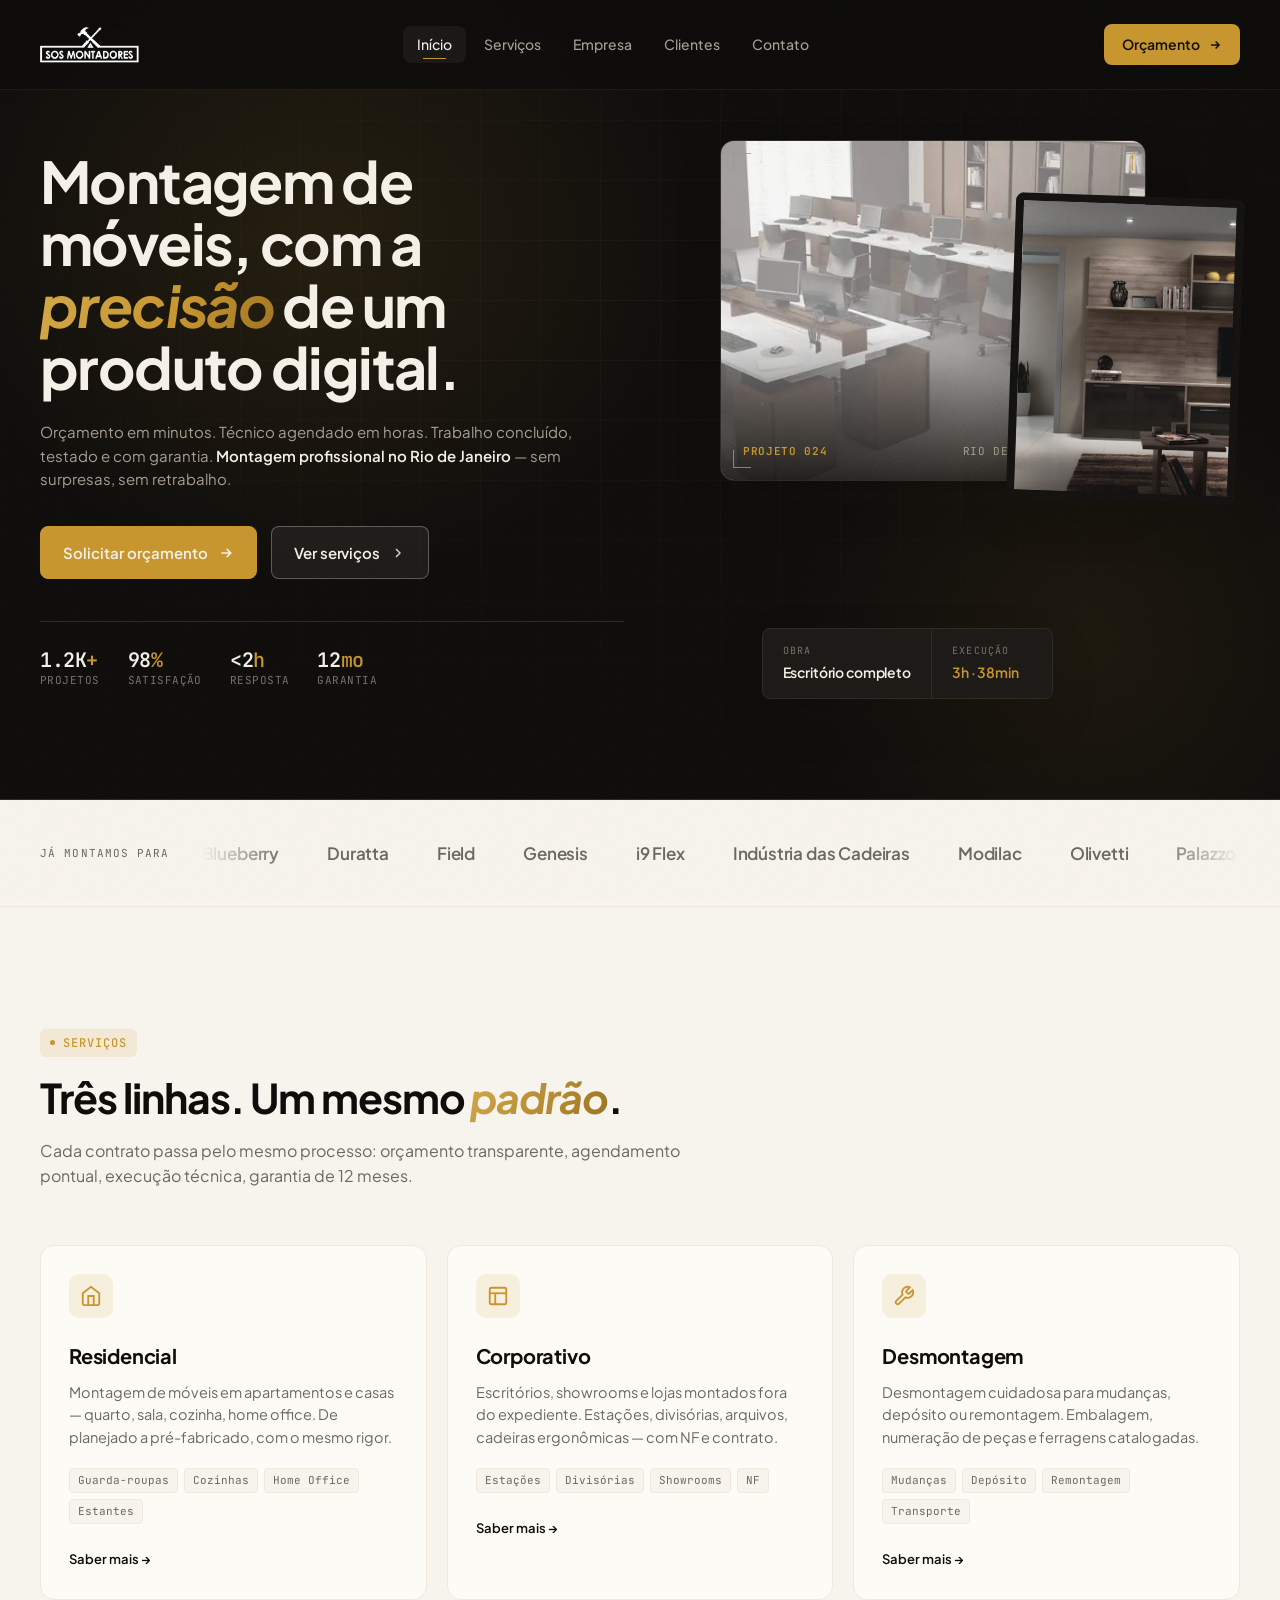
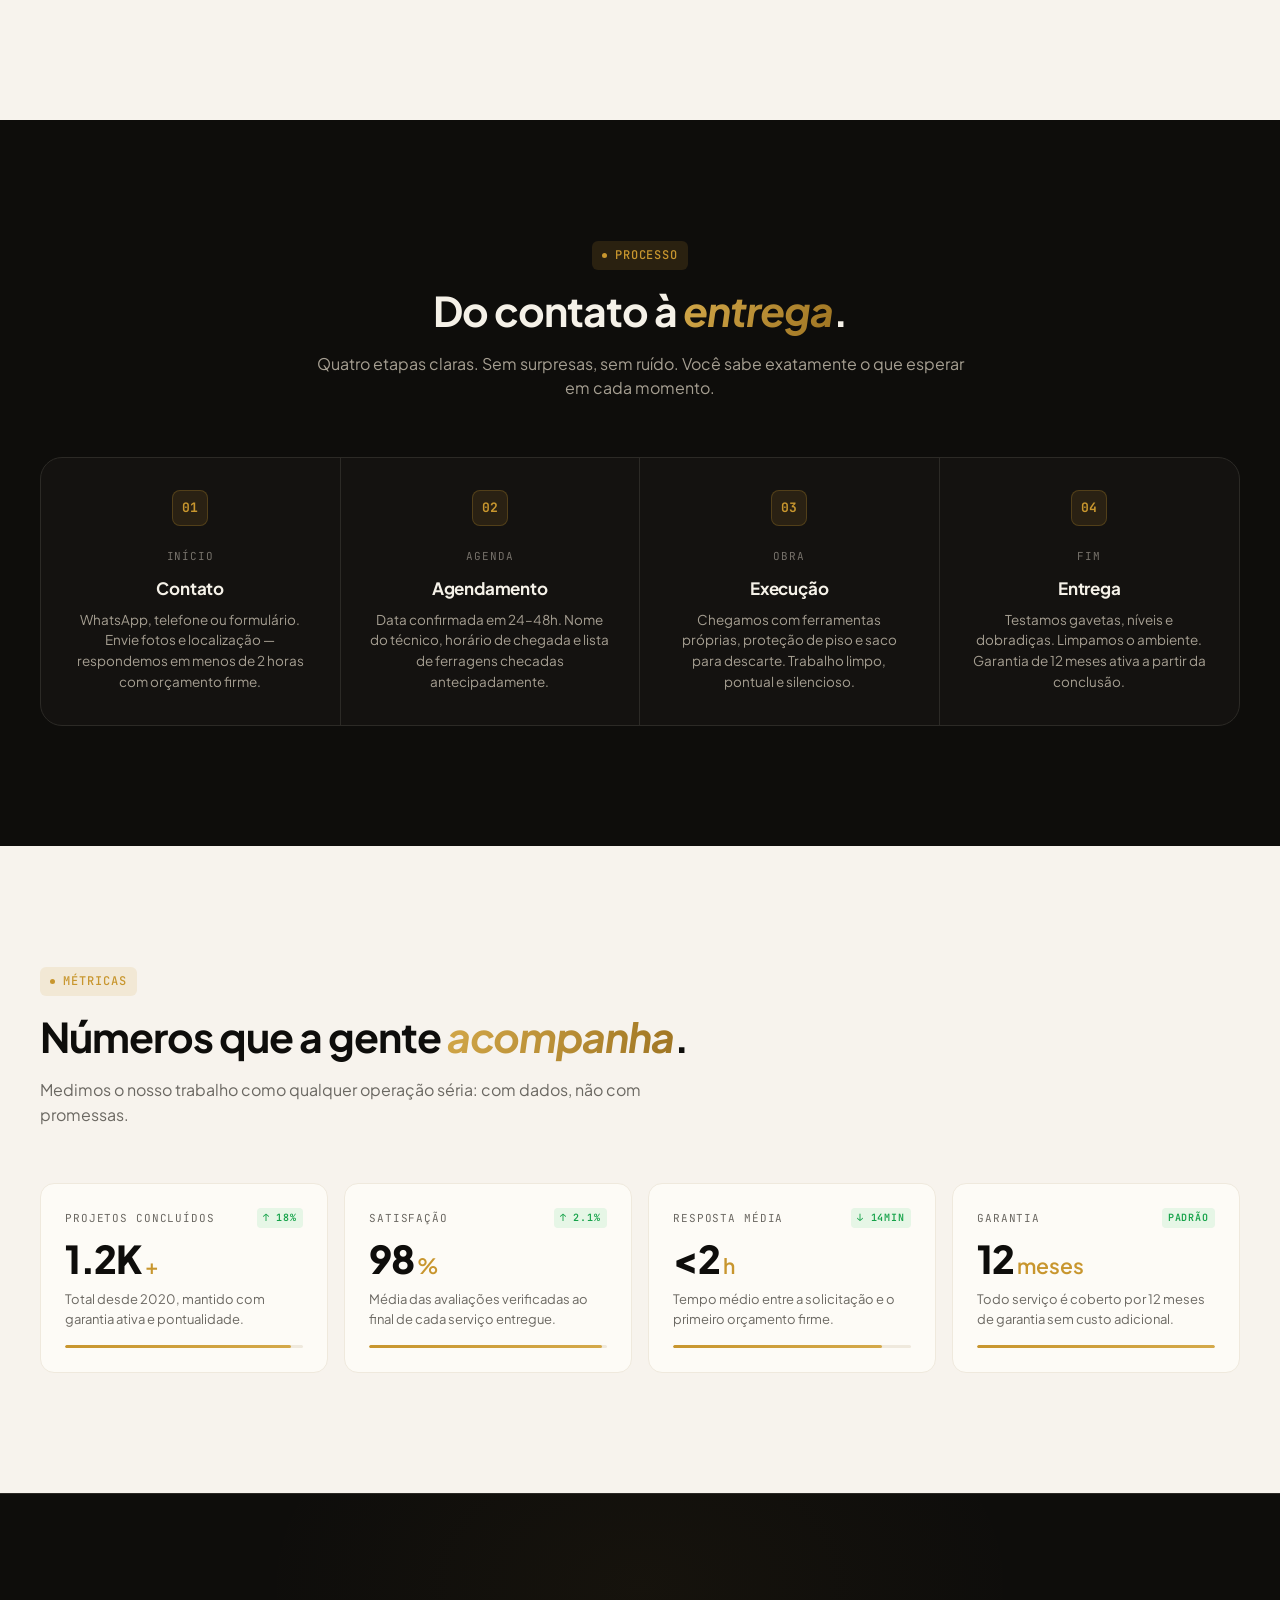
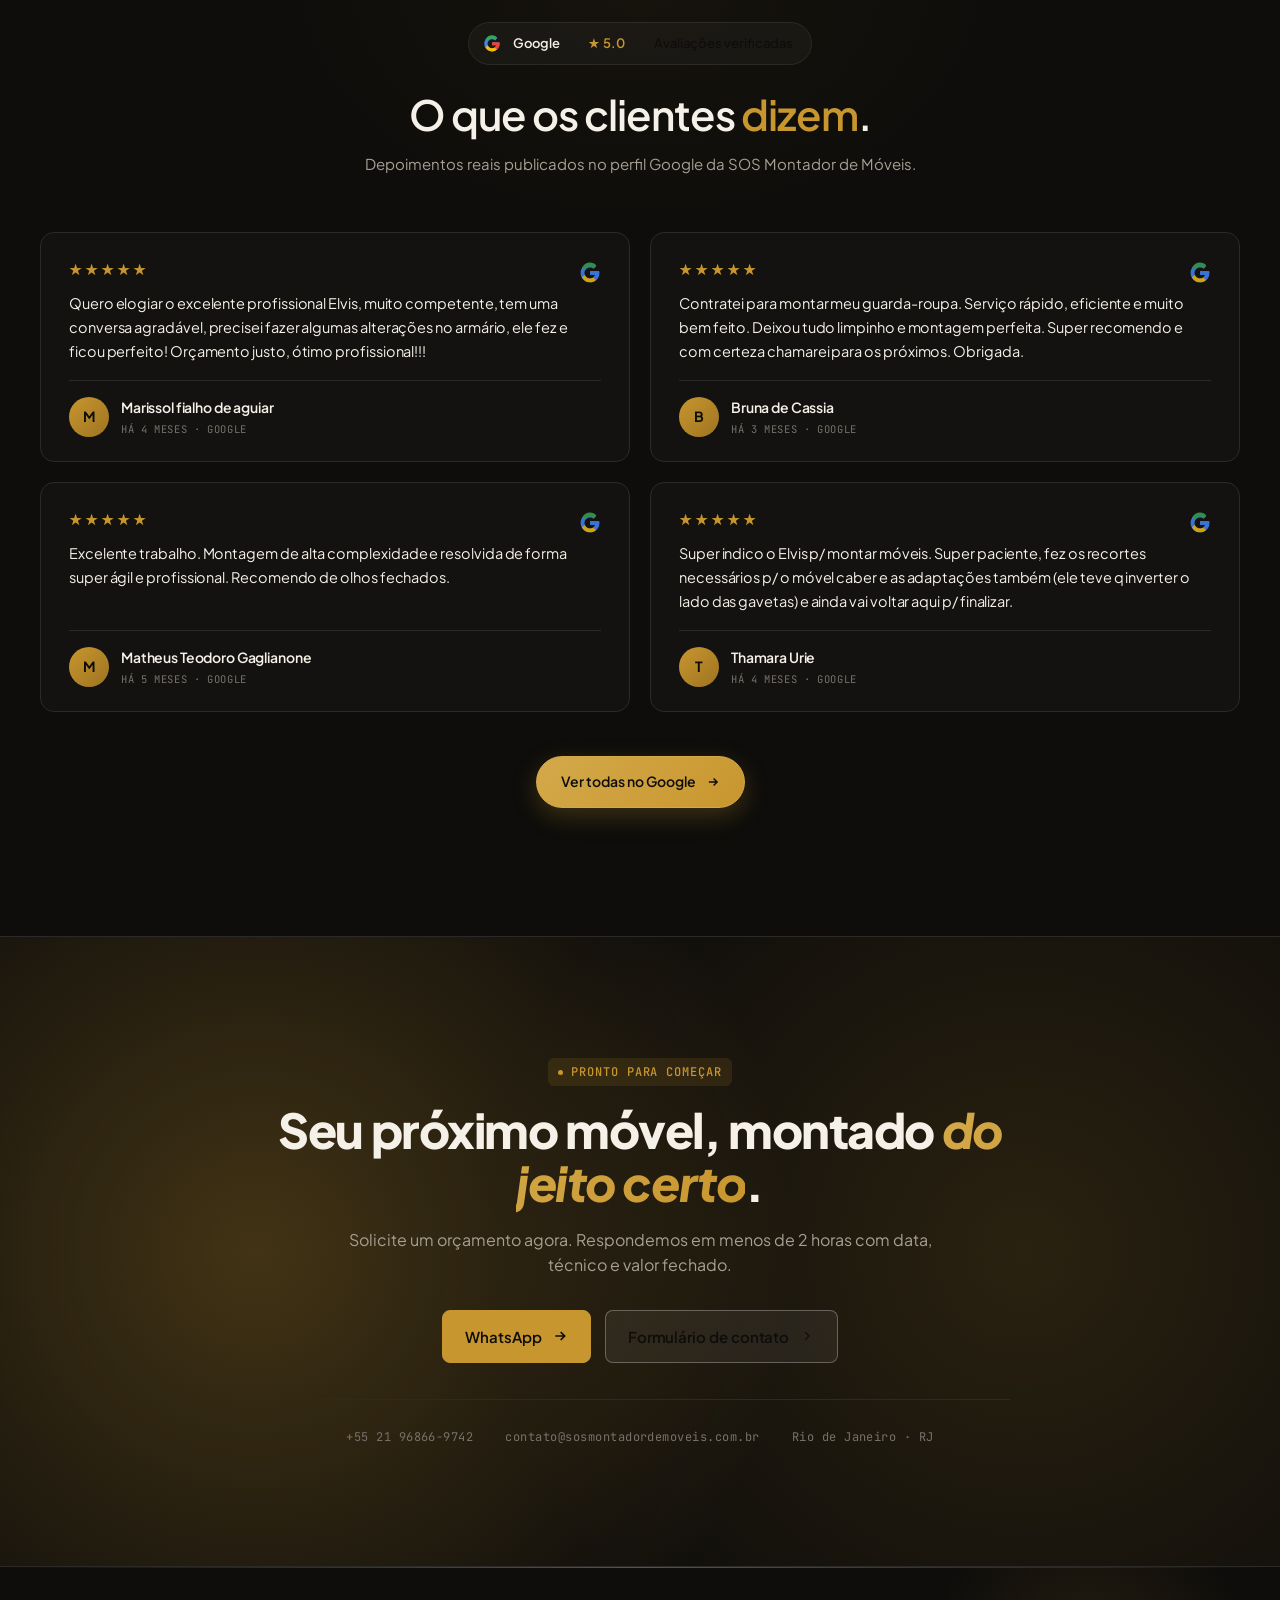
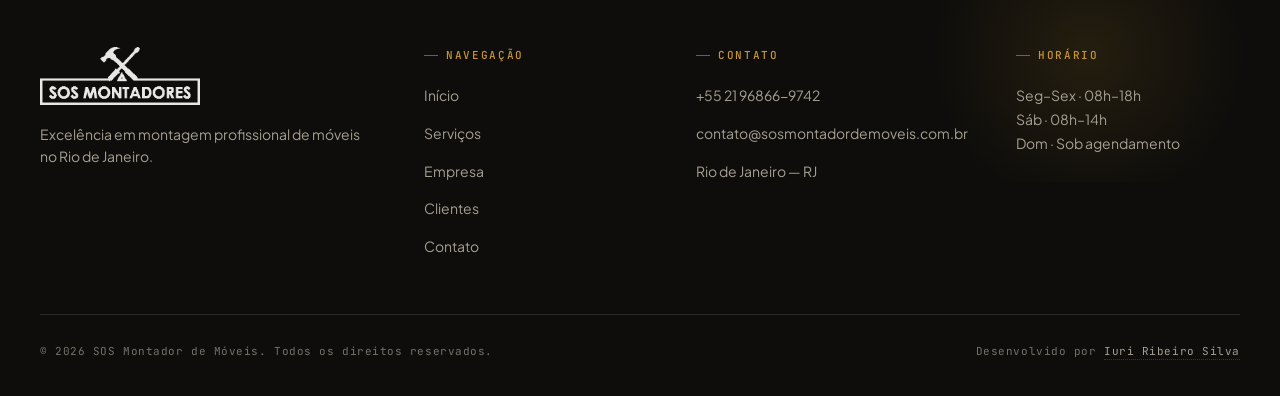
==== commit d619bd26: "style: make .btn-ghost legible — stronger border, subtle bg, bolder text Previous ghost button (tran" ====
--- a/index.html
+++ b/index.html
@@ -29,8 +29,8 @@
   <link rel="preconnect" href="https://fonts.gstatic.com" crossorigin>
   <link rel="stylesheet" href="https://fonts.googleapis.com/css2?family=Plus+Jakarta+Sans:ital,wght@0,300..800;1,300..800&family=JetBrains+Mono:wght@400;500;600&display=swap">
 
-  <link rel="stylesheet" href="css/style.css?v=20260417b">
-  <link rel="stylesheet" href="css/home.css?v=20260417b">
+  <link rel="stylesheet" href="css/style.css?v=20260417c">
+  <link rel="stylesheet" href="css/home.css?v=20260417c">
 
   <script type="application/ld+json">
   {
--- a/css/home.css
+++ b/css/home.css
@@ -301,22 +301,25 @@
   display: inline-flex;
   align-items: center;
   gap: 10px;
-  background: transparent;
+  background: rgba(255,255,255,0.06);
   color: var(--paper);
   padding: 14px 22px;
   border-radius: var(--radius-sm);
-  font-weight: 500;
+  font-weight: 600;
   font-size: 15px;
-  border: 1px solid rgba(255,255,255,0.15);
+  border: 1px solid rgba(255,255,255,0.28);
   transition: all .25s;
+  letter-spacing: -0.005em;
 }
 
 .btn-ghost:hover {
-  background: rgba(255,255,255,0.06);
-  border-color: rgba(255,255,255,0.3);
-}
-
-.btn-ghost svg { width: 16px; height: 16px; opacity: 0.7; }
+  background: rgba(255,255,255,0.12);
+  border-color: var(--gold);
+  color: var(--paper);
+  transform: translateY(-2px);
+}
+
+.btn-ghost svg { width: 16px; height: 16px; opacity: 0.9; }
 
 /* Trust inline */
 .hero-trust {
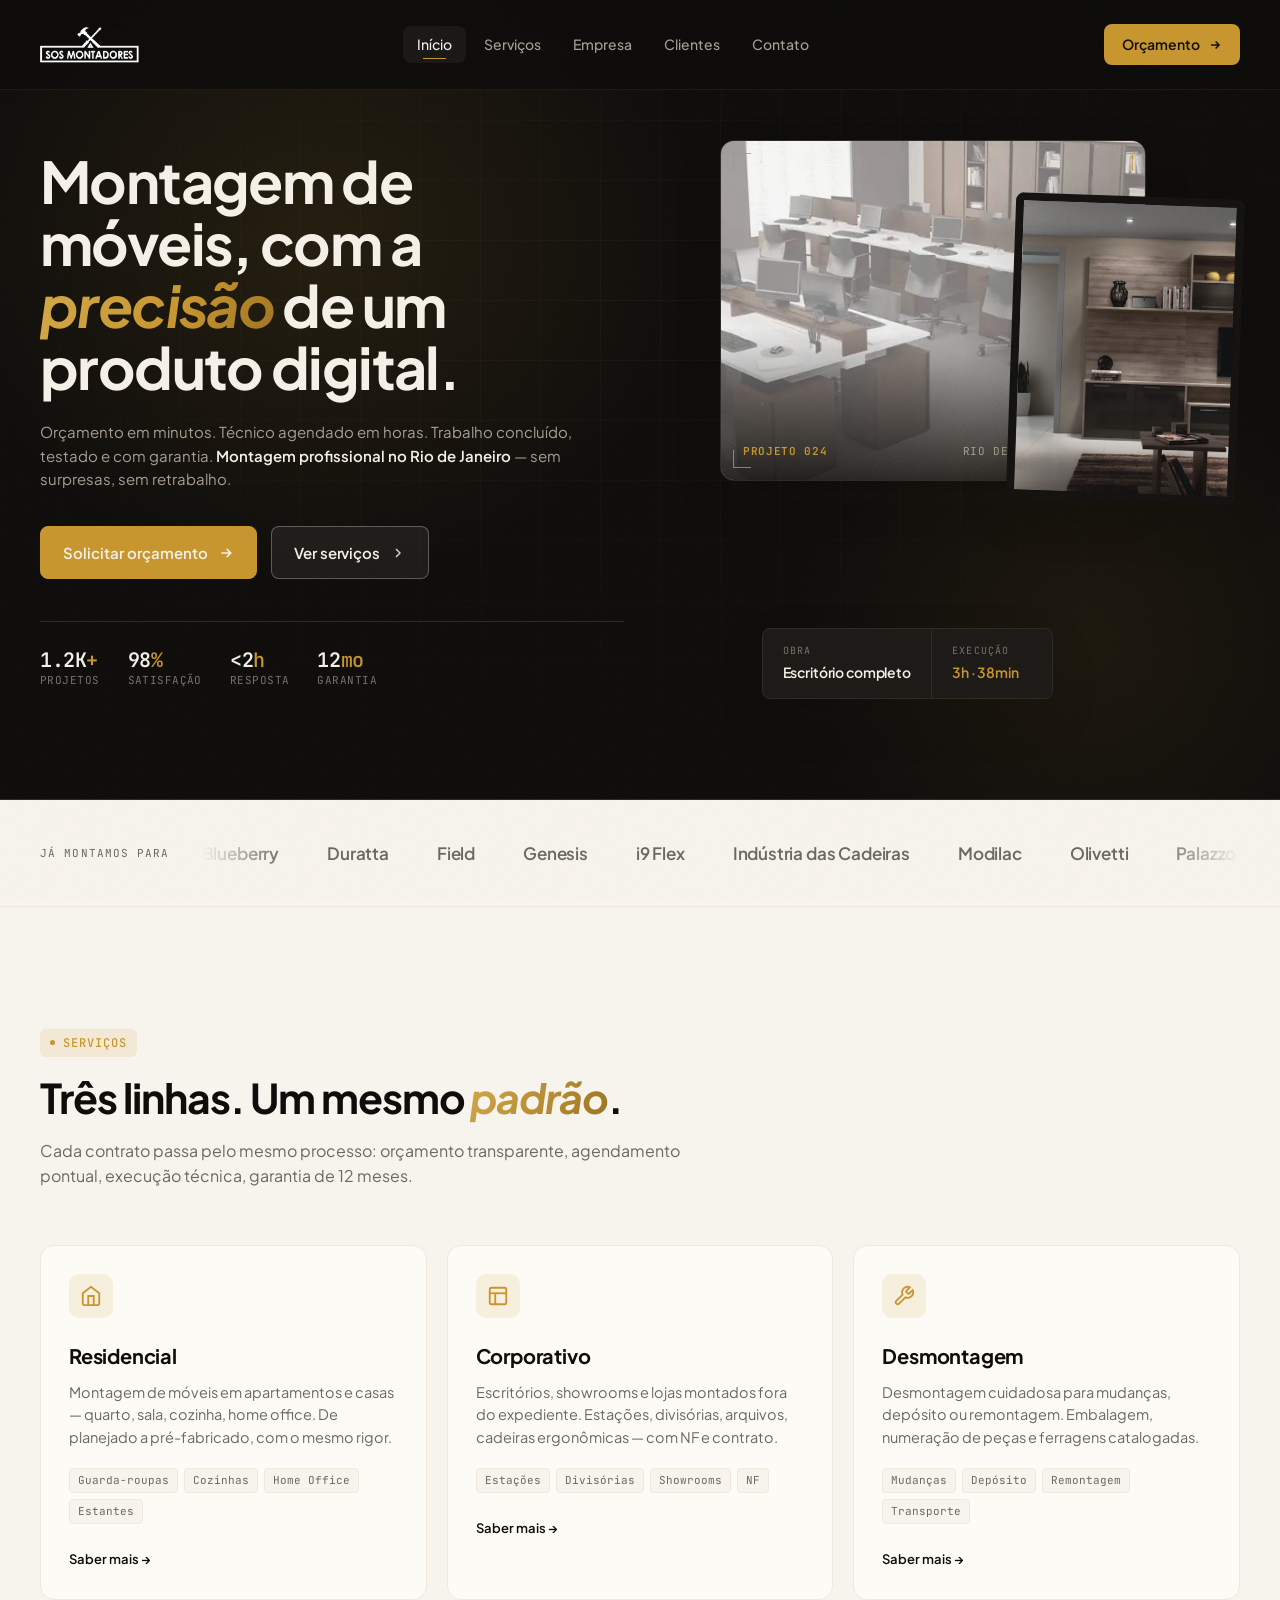
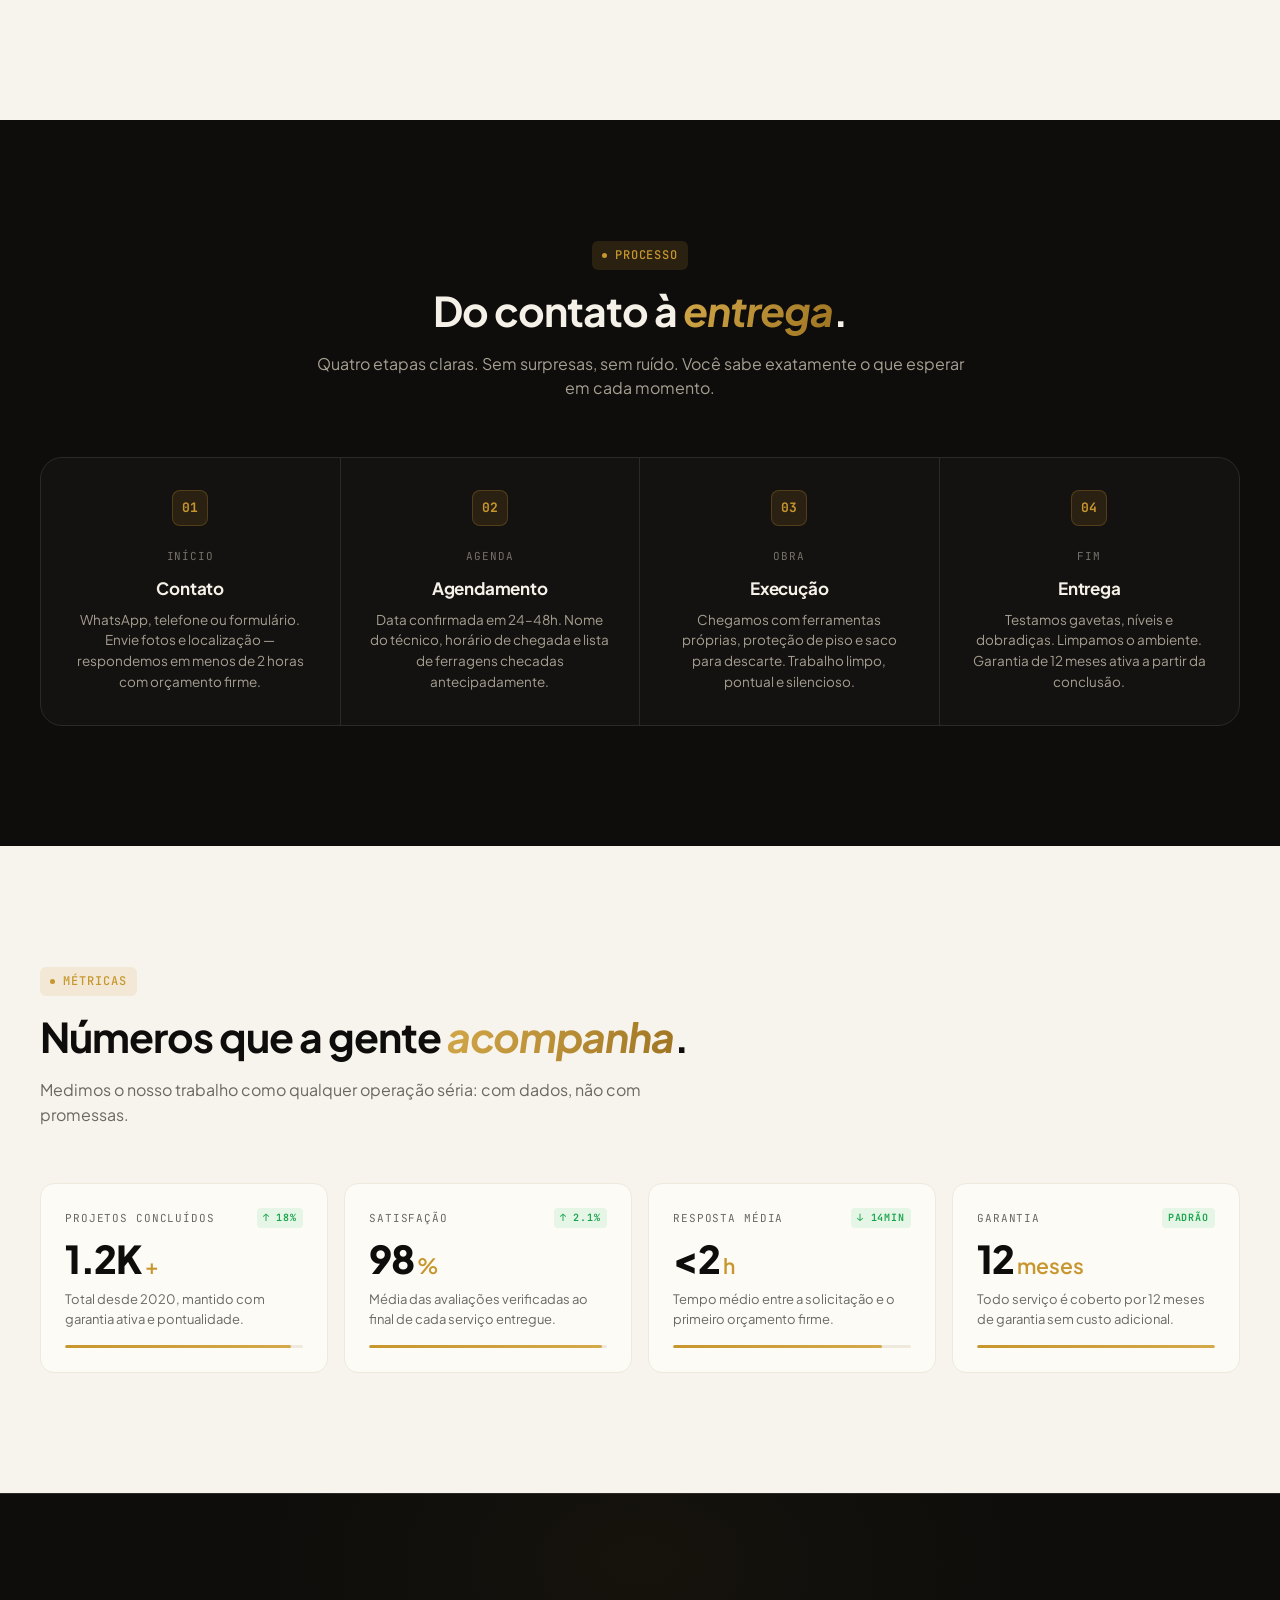
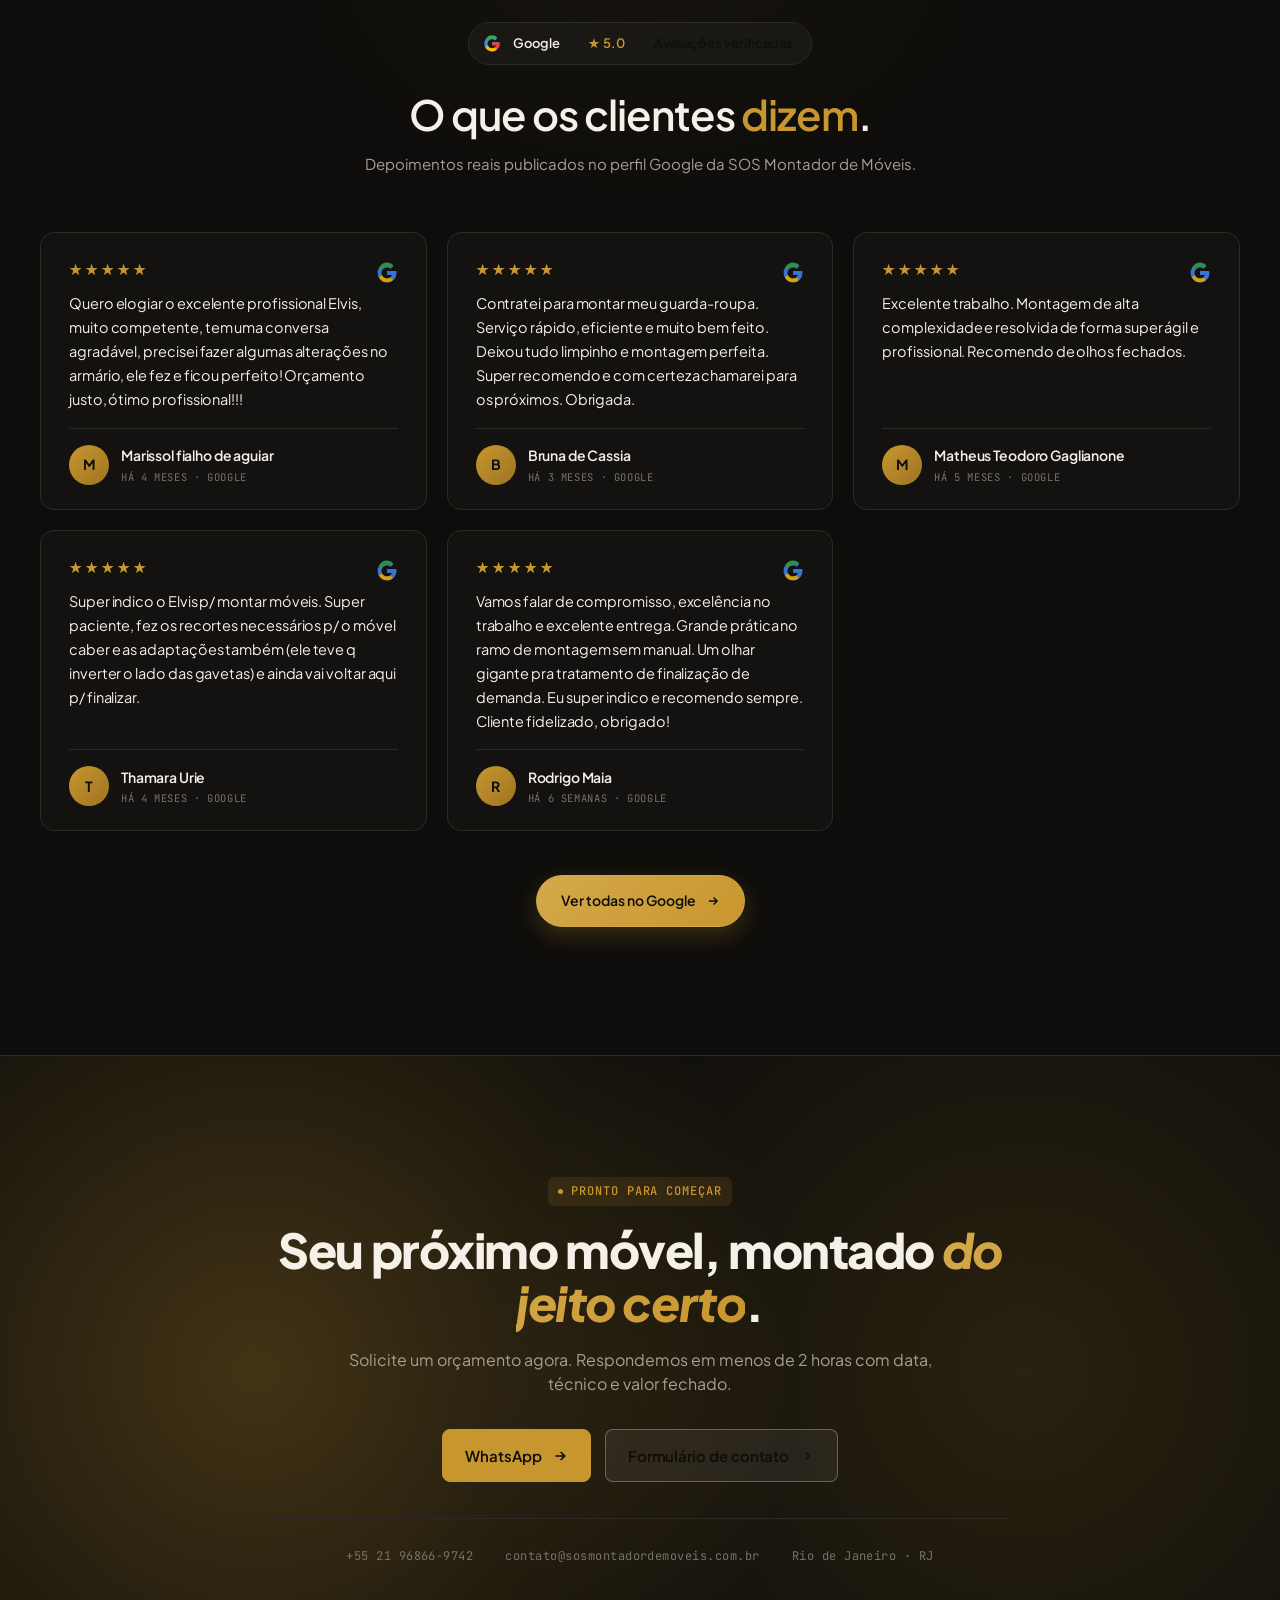
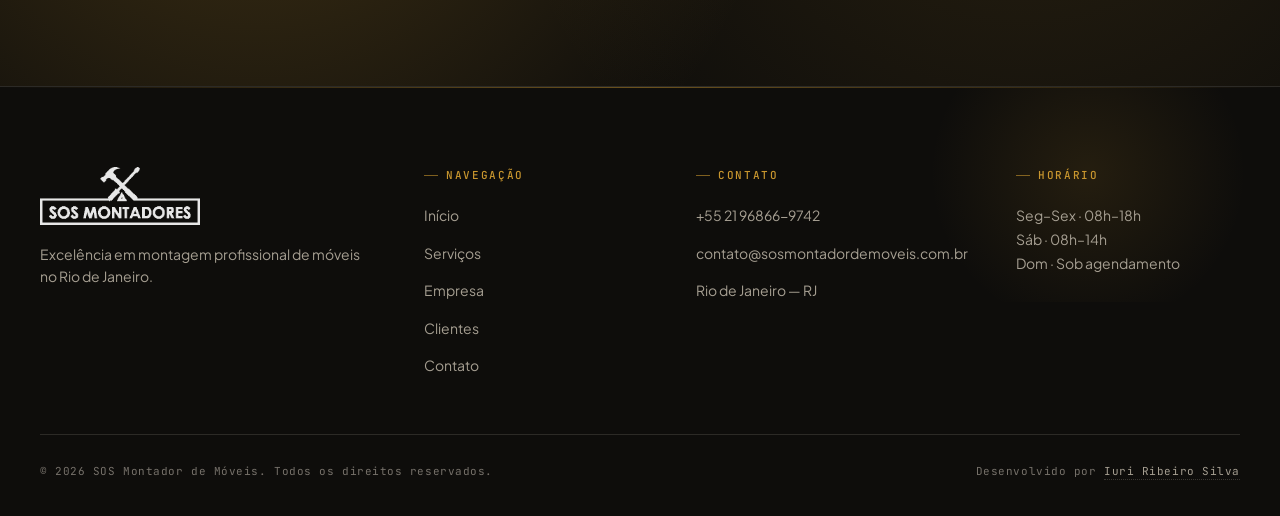
==== commit bcdd7241: "feat: add 5th Google review (Rodrigo Maia) + 3-col grid Reviews are now 5 cards in a 3-col grid (3+2" ====
--- a/index.html
+++ b/index.html
@@ -29,8 +29,8 @@
   <link rel="preconnect" href="https://fonts.gstatic.com" crossorigin>
   <link rel="stylesheet" href="https://fonts.googleapis.com/css2?family=Plus+Jakarta+Sans:ital,wght@0,300..800;1,300..800&family=JetBrains+Mono:wght@400;500;600&display=swap">
 
-  <link rel="stylesheet" href="css/style.css?v=20260417c">
-  <link rel="stylesheet" href="css/home.css?v=20260417c">
+  <link rel="stylesheet" href="css/style.css?v=20260418a">
+  <link rel="stylesheet" href="css/home.css?v=20260418a">
 
   <script type="application/ld+json">
   {
@@ -398,6 +398,18 @@
             </div>
           </div>
         </article>
+
+        <article class="g-review-card reveal d-4">
+          <div class="g-stars">★★★★★</div>
+          <p class="g-text">Vamos falar de compromisso, excelência no trabalho e excelente entrega. Grande prática no ramo de montagem sem manual. Um olhar gigante pra tratamento de finalização de demanda. Eu super indico e recomendo sempre. Cliente fidelizado, obrigado!</p>
+          <div class="g-author">
+            <div class="g-avatar">R</div>
+            <div class="g-info">
+              <span class="g-name">Rodrigo Maia</span>
+              <span class="g-when">Há 6 semanas · Google</span>
+            </div>
+          </div>
+        </article>
       </div>
 
       <div class="g-reviews-cta reveal">
--- a/css/home.css
+++ b/css/home.css
@@ -2506,8 +2506,12 @@
 
 .g-reviews-grid {
   display: grid;
-  grid-template-columns: repeat(2, 1fr);
+  grid-template-columns: repeat(3, 1fr);
   gap: 20px;
+}
+
+@media (max-width: 1000px) {
+  .g-reviews-grid { grid-template-columns: repeat(2, 1fr); }
 }
 
 .g-review-card {
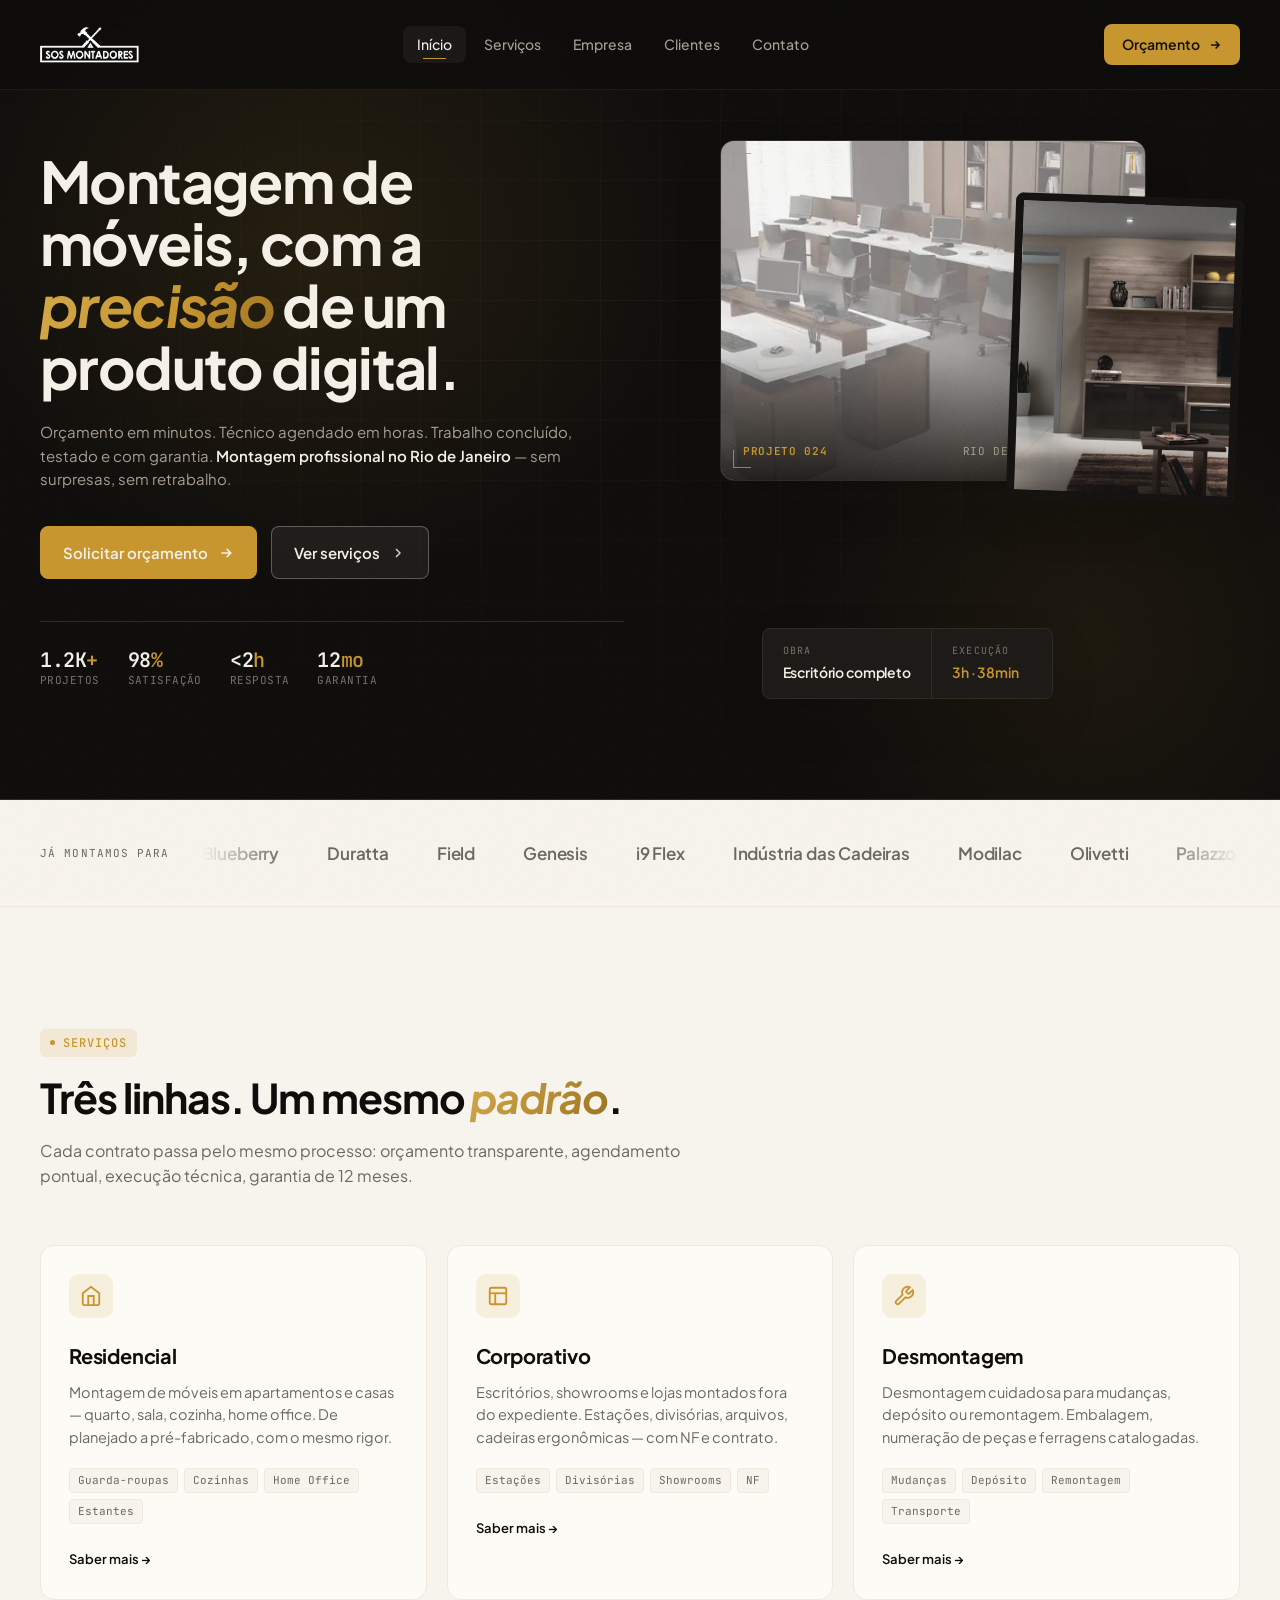
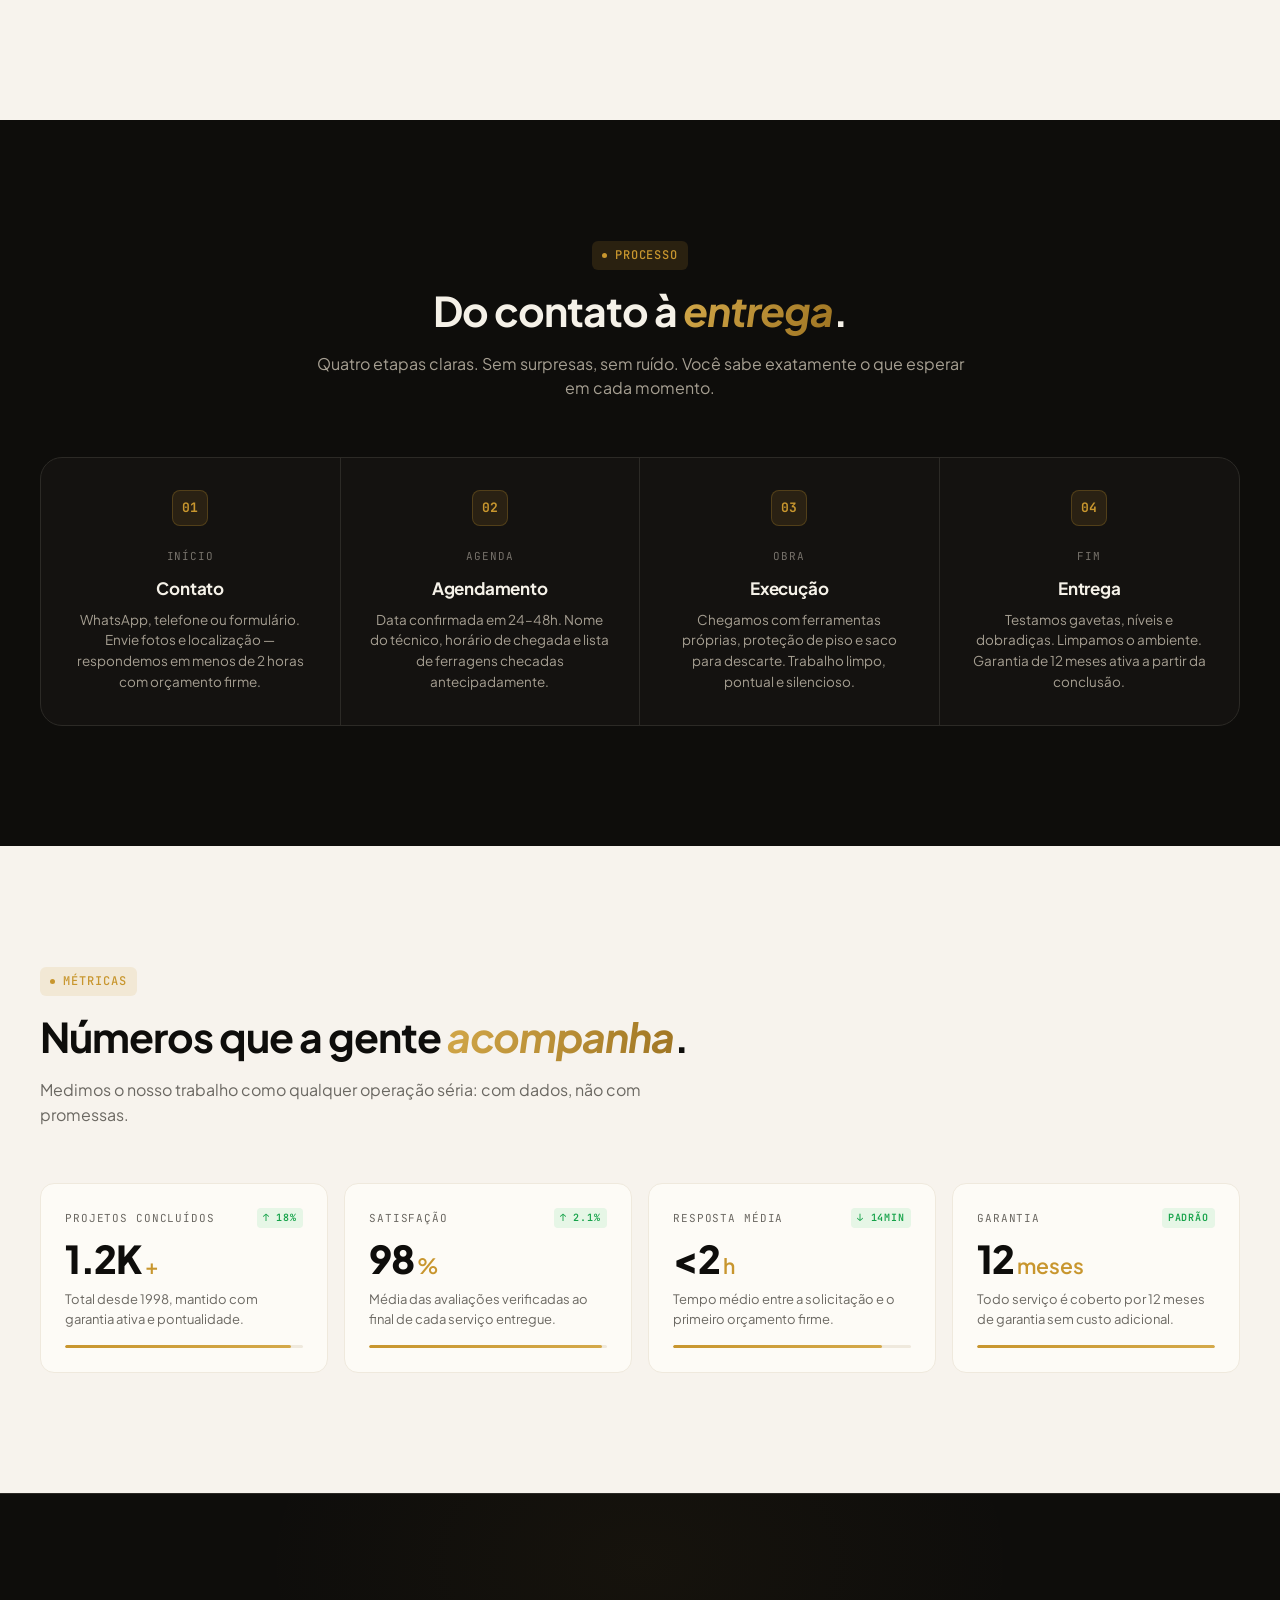
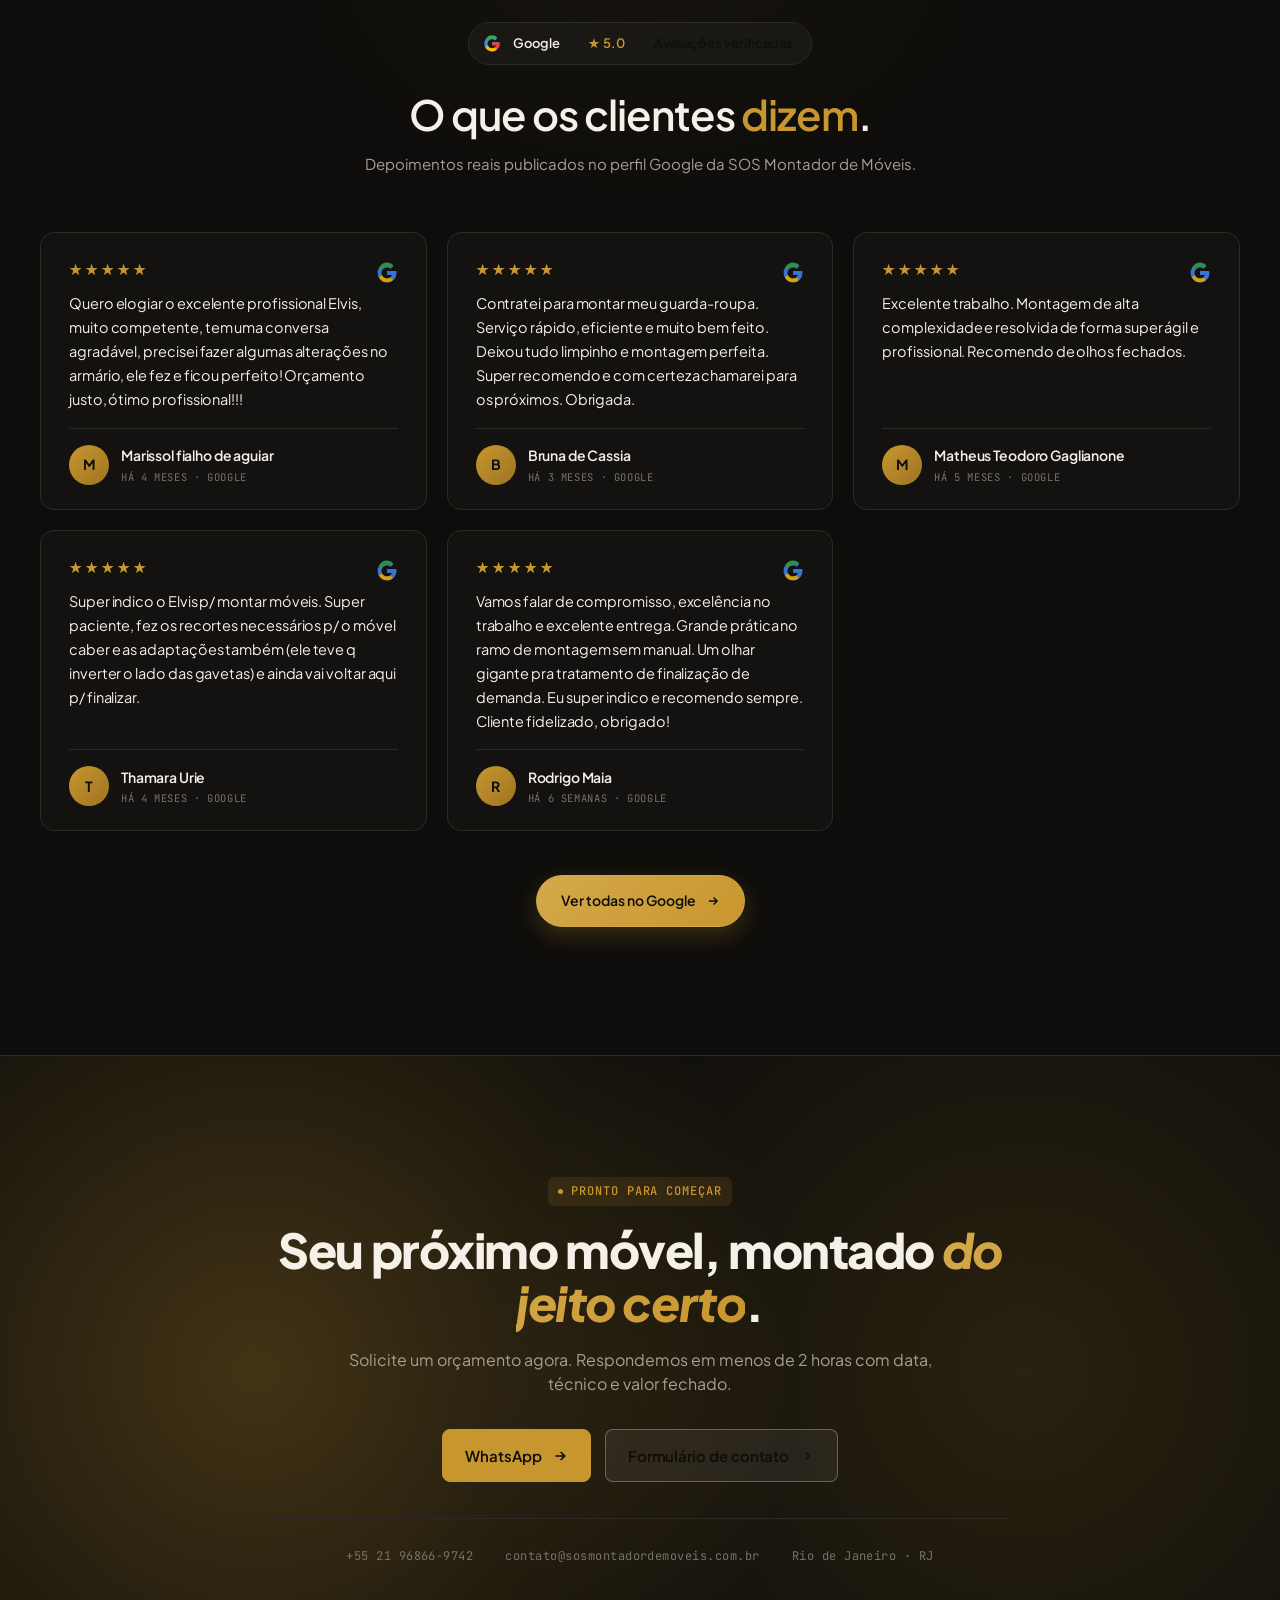
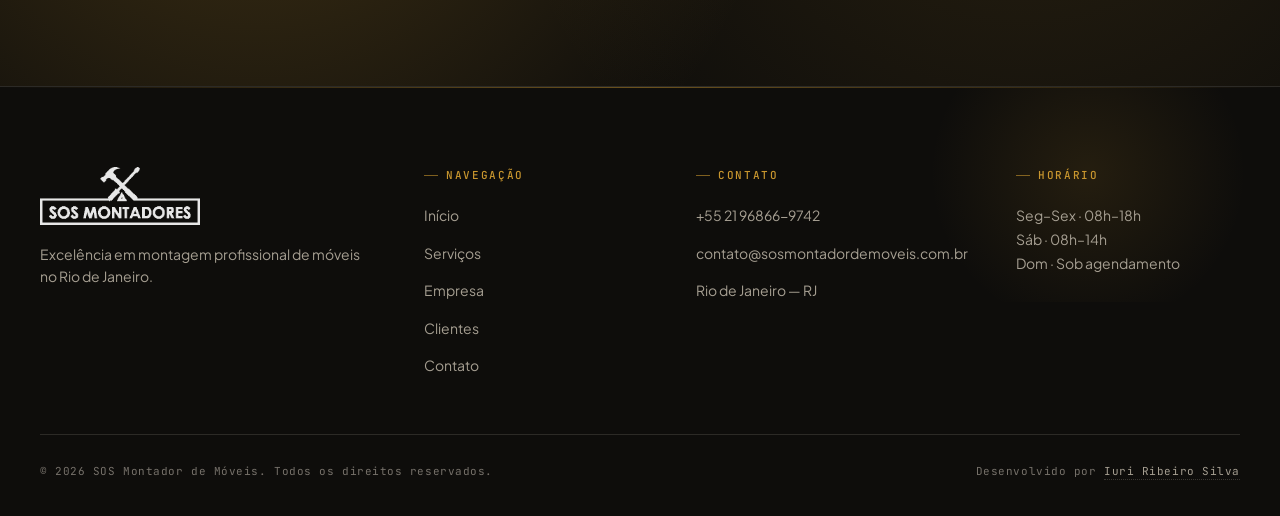
==== commit fa8e0e87: "content: ajusta ano de fundação 2020 -> 1998 (coerência com '28 anos') Co-Authored-By: Claude Opus 4" ====
--- a/index.html
+++ b/index.html
@@ -297,7 +297,7 @@
             <span class="m-trend">↑ 18%</span>
           </p>
           <h3 class="m-val">1.2K<span class="unit">+</span></h3>
-          <p class="m-desc">Total desde 2020, mantido com garantia ativa e pontualidade.</p>
+          <p class="m-desc">Total desde 1998, mantido com garantia ativa e pontualidade.</p>
           <div class="m-bar"><div class="m-bar-fill"></div></div>
         </div>
 
--- a/css/home.css
+++ b/css/home.css
@@ -1438,6 +1438,31 @@
 
 .section-dark .split-grid .split-text p { color: var(--paper-dim); }
 
+.split-grid .split-text .history-services {
+  list-style: none;
+  margin: 0 0 16px;
+  padding: 0;
+  display: grid;
+  gap: 10px;
+}
+.split-grid .split-text .history-services li {
+  position: relative;
+  padding-left: 26px;
+  font-size: 15.5px;
+  line-height: 1.55;
+  color: var(--ink-dim);
+}
+.split-grid .split-text .history-services li::before {
+  content: "";
+  position: absolute;
+  left: 4px;
+  top: 9px;
+  width: 7px;
+  height: 7px;
+  border-radius: 50%;
+  background: var(--gold, #C8962E);
+}
+
 .split-grid .split-visual {
   position: relative;
   aspect-ratio: 4/3.3;
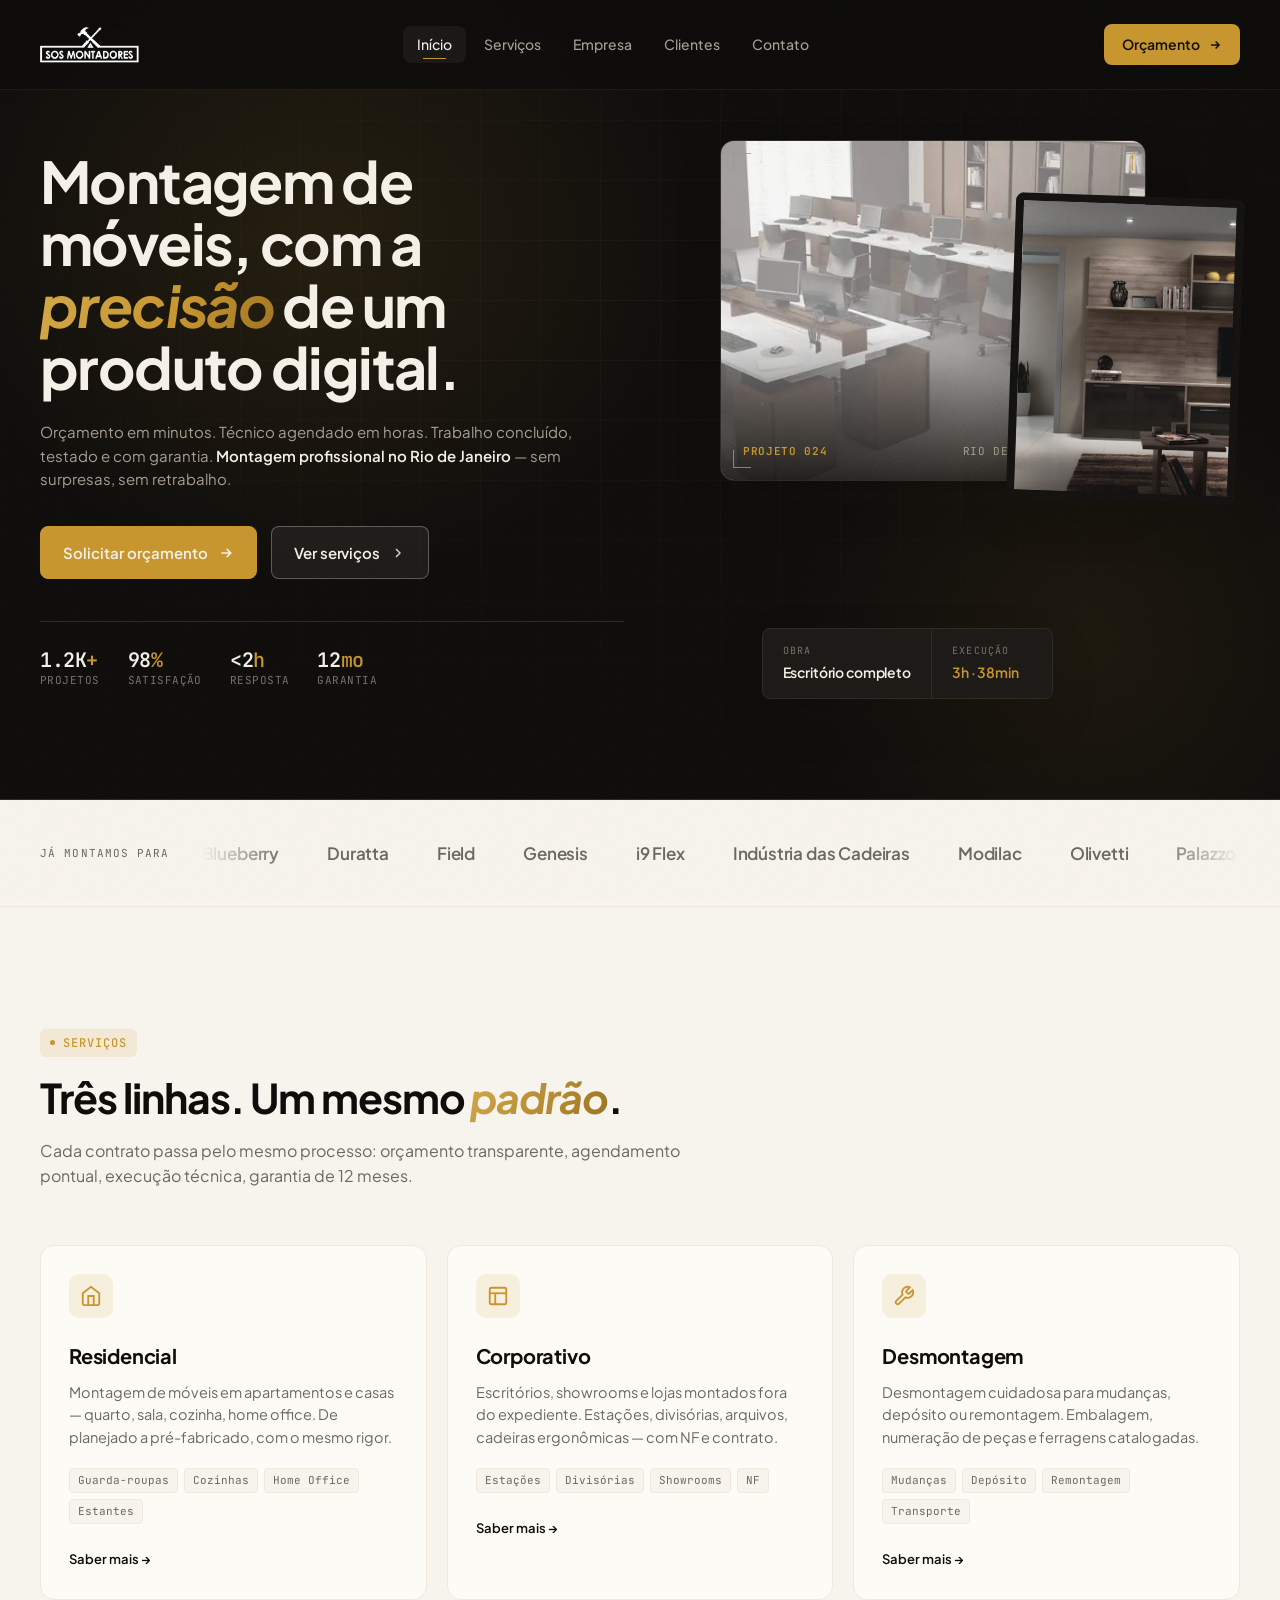
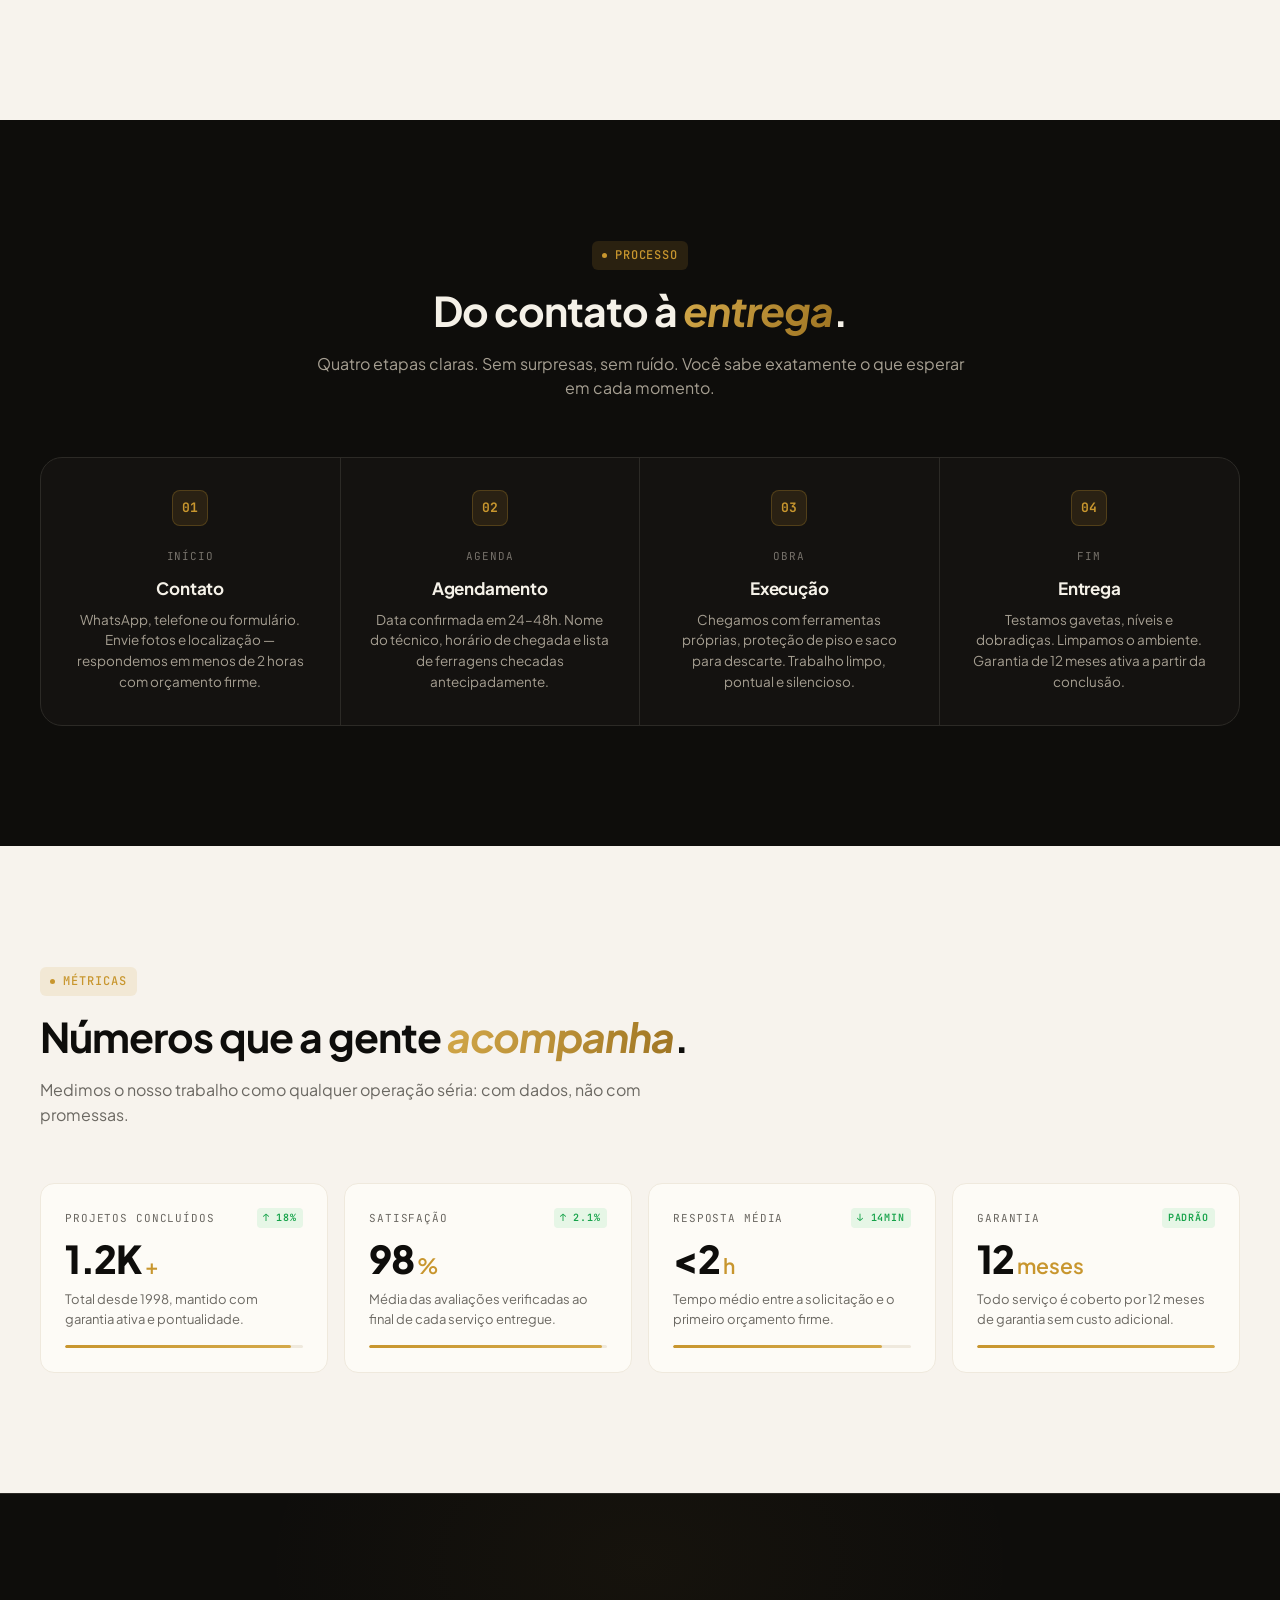
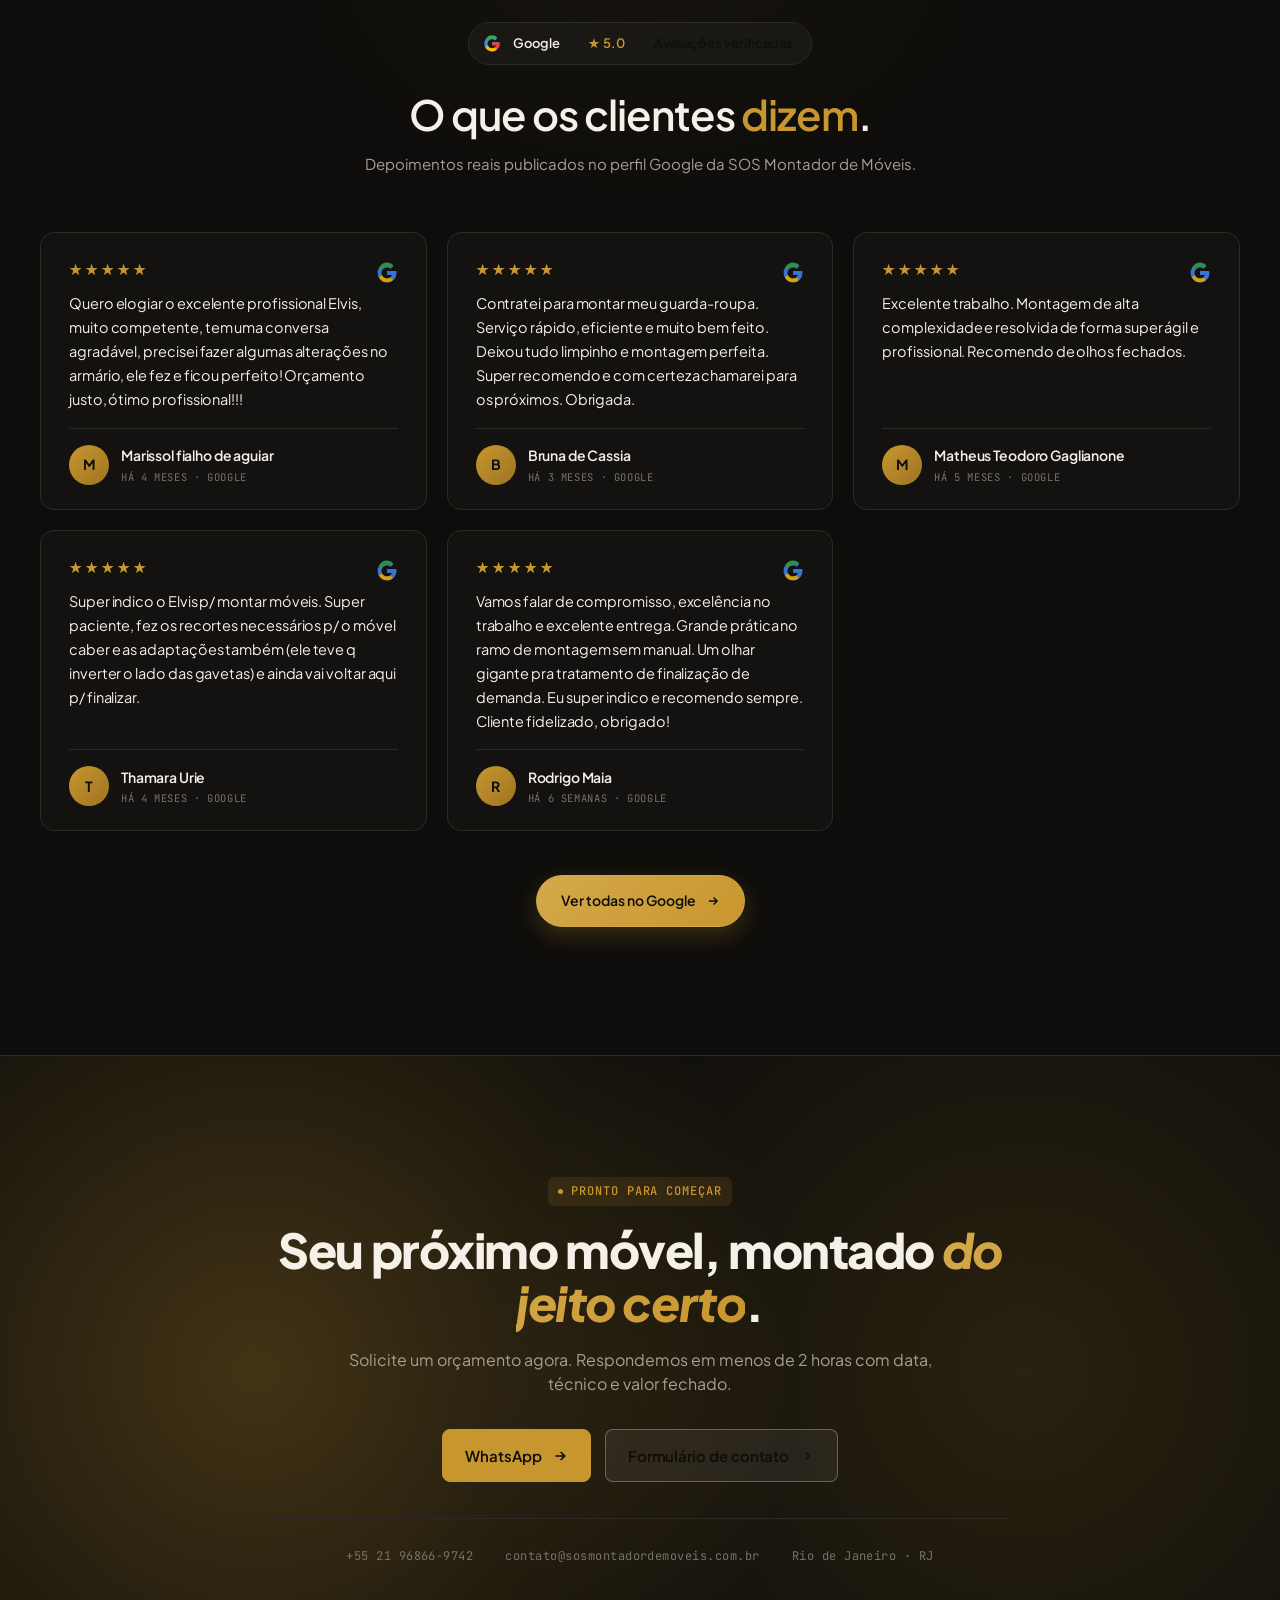
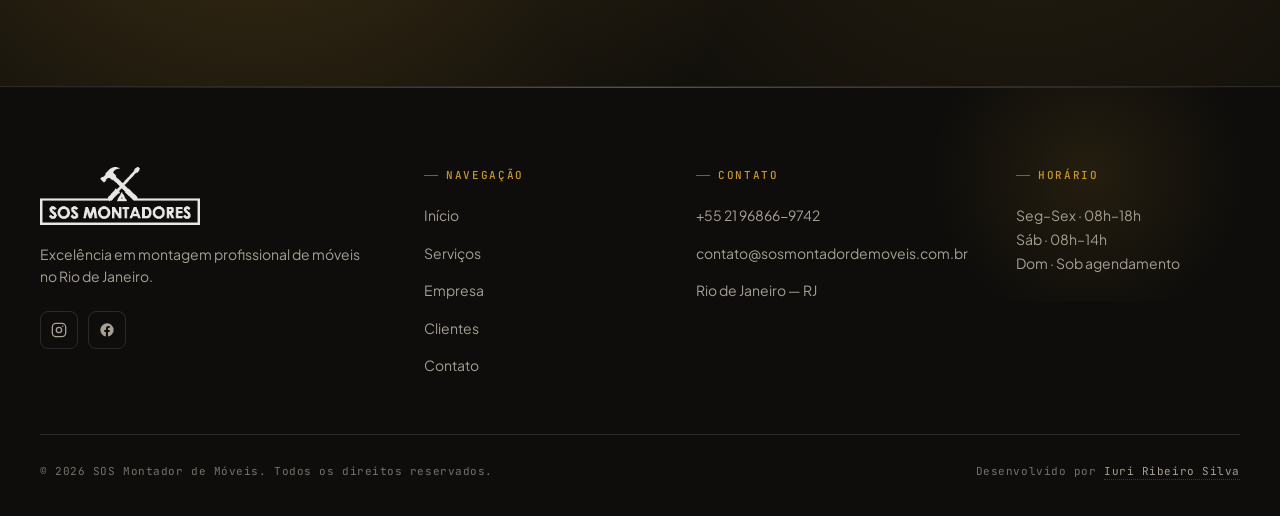
==== commit 39a216e5: "feat: adiciona Instagram e Facebook no rodapé (5 páginas) + schema sameAs Co-Authored-By: Claude Opu" ====
--- a/index.html
+++ b/index.html
@@ -51,7 +51,7 @@
       { "@type": "OpeningHoursSpecification", "dayOfWeek": ["Monday","Tuesday","Wednesday","Thursday","Friday"], "opens": "08:00", "closes": "18:00" },
       { "@type": "OpeningHoursSpecification", "dayOfWeek": ["Saturday"], "opens": "08:00", "closes": "14:00" }
     ],
-    "sameAs": ["https://wa.me/5521968669742"]
+    "sameAs": ["https://wa.me/5521968669742", "https://www.instagram.com/sosmontadores", "https://web.facebook.com/Sosmontadores/"]
   }
   </script>
 </head>
@@ -452,6 +452,14 @@
         <div class="footer__brand">
           <img src="img/logo.png" alt="SOS Montadores" width="180" height="60" decoding="async" loading="lazy">
           <p>Excelência em montagem profissional de móveis no Rio de Janeiro.</p>
+          <div class="footer-socials">
+            <a href="https://www.instagram.com/sosmontadores" target="_blank" rel="noopener noreferrer" aria-label="Instagram">
+              <svg viewBox="0 0 24 24" fill="none" stroke="currentColor" stroke-width="2"><rect x="2" y="2" width="20" height="20" rx="5.5"/><circle cx="12" cy="12" r="4"/><circle cx="17.5" cy="6.5" r="1.1" fill="currentColor" stroke="none"/></svg>
+            </a>
+            <a href="https://web.facebook.com/Sosmontadores/" target="_blank" rel="noopener noreferrer" aria-label="Facebook">
+              <svg viewBox="0 0 24 24" fill="currentColor"><path d="M22 12a10 10 0 1 0-11.6 9.9v-7H7.9V12h2.5V9.8c0-2.5 1.5-3.9 3.7-3.9 1.1 0 2.2.2 2.2.2v2.5h-1.2c-1.2 0-1.6.8-1.6 1.6V12h2.7l-.4 2.9h-2.3v7A10 10 0 0 0 22 12z"/></svg>
+            </a>
+          </div>
         </div>
         <div class="footer__col">
           <h4>Navegação</h4>
--- a/css/style.css
+++ b/css/style.css
@@ -1562,6 +1562,34 @@
   max-width: 320px;
 }
 
+.footer-socials {
+  display: flex;
+  gap: 10px;
+  margin-top: 18px;
+}
+
+.footer-socials a {
+  width: 40px;
+  height: 40px;
+  display: grid;
+  place-items: center;
+  border: 1px solid rgba(255, 255, 255, 0.16);
+  border-radius: 9px;
+  color: var(--text-on-dark-muted);
+  transition: border-color 0.25s, color 0.25s, background 0.25s;
+}
+
+.footer-socials a:hover {
+  border-color: var(--gold);
+  color: var(--gold);
+  background: var(--gold-subtle);
+}
+
+.footer-socials svg {
+  width: 17px;
+  height: 17px;
+}
+
 .footer__title {
   font-family: var(--font-body);
   font-weight: 700;
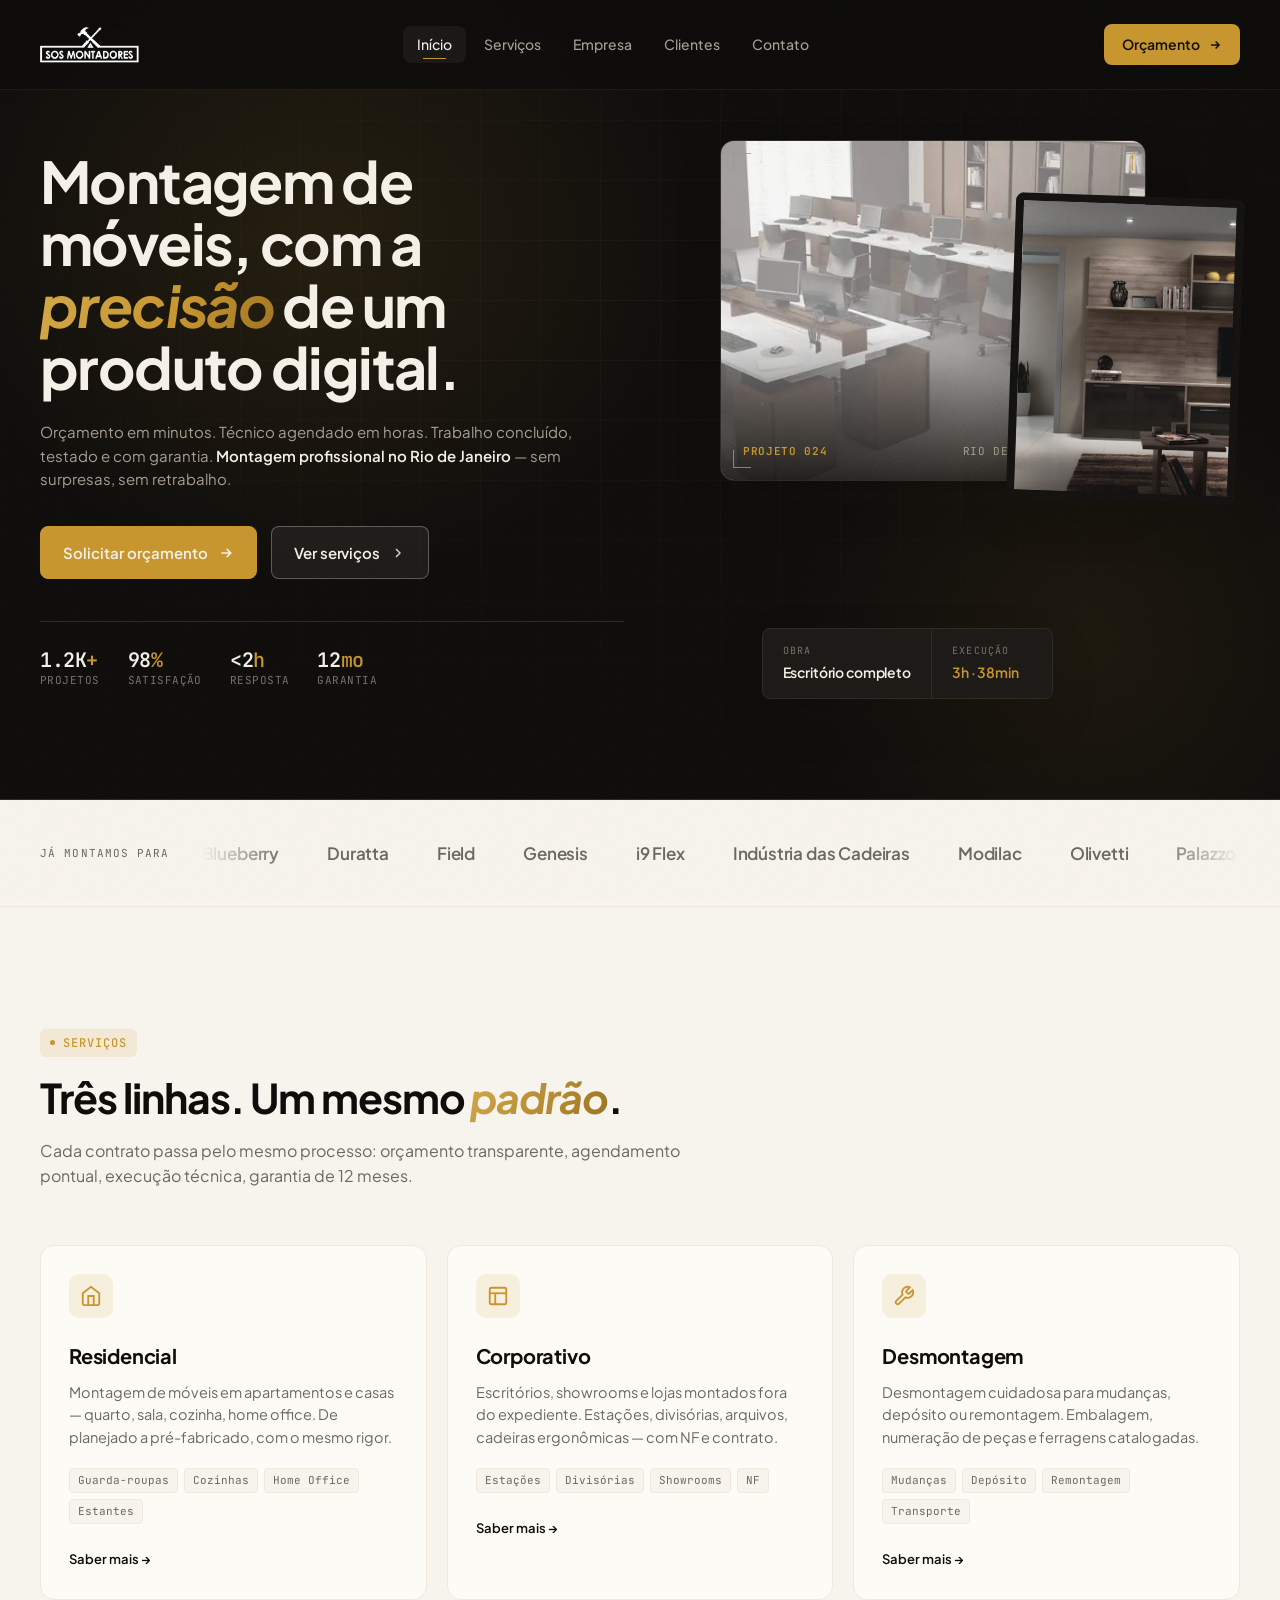
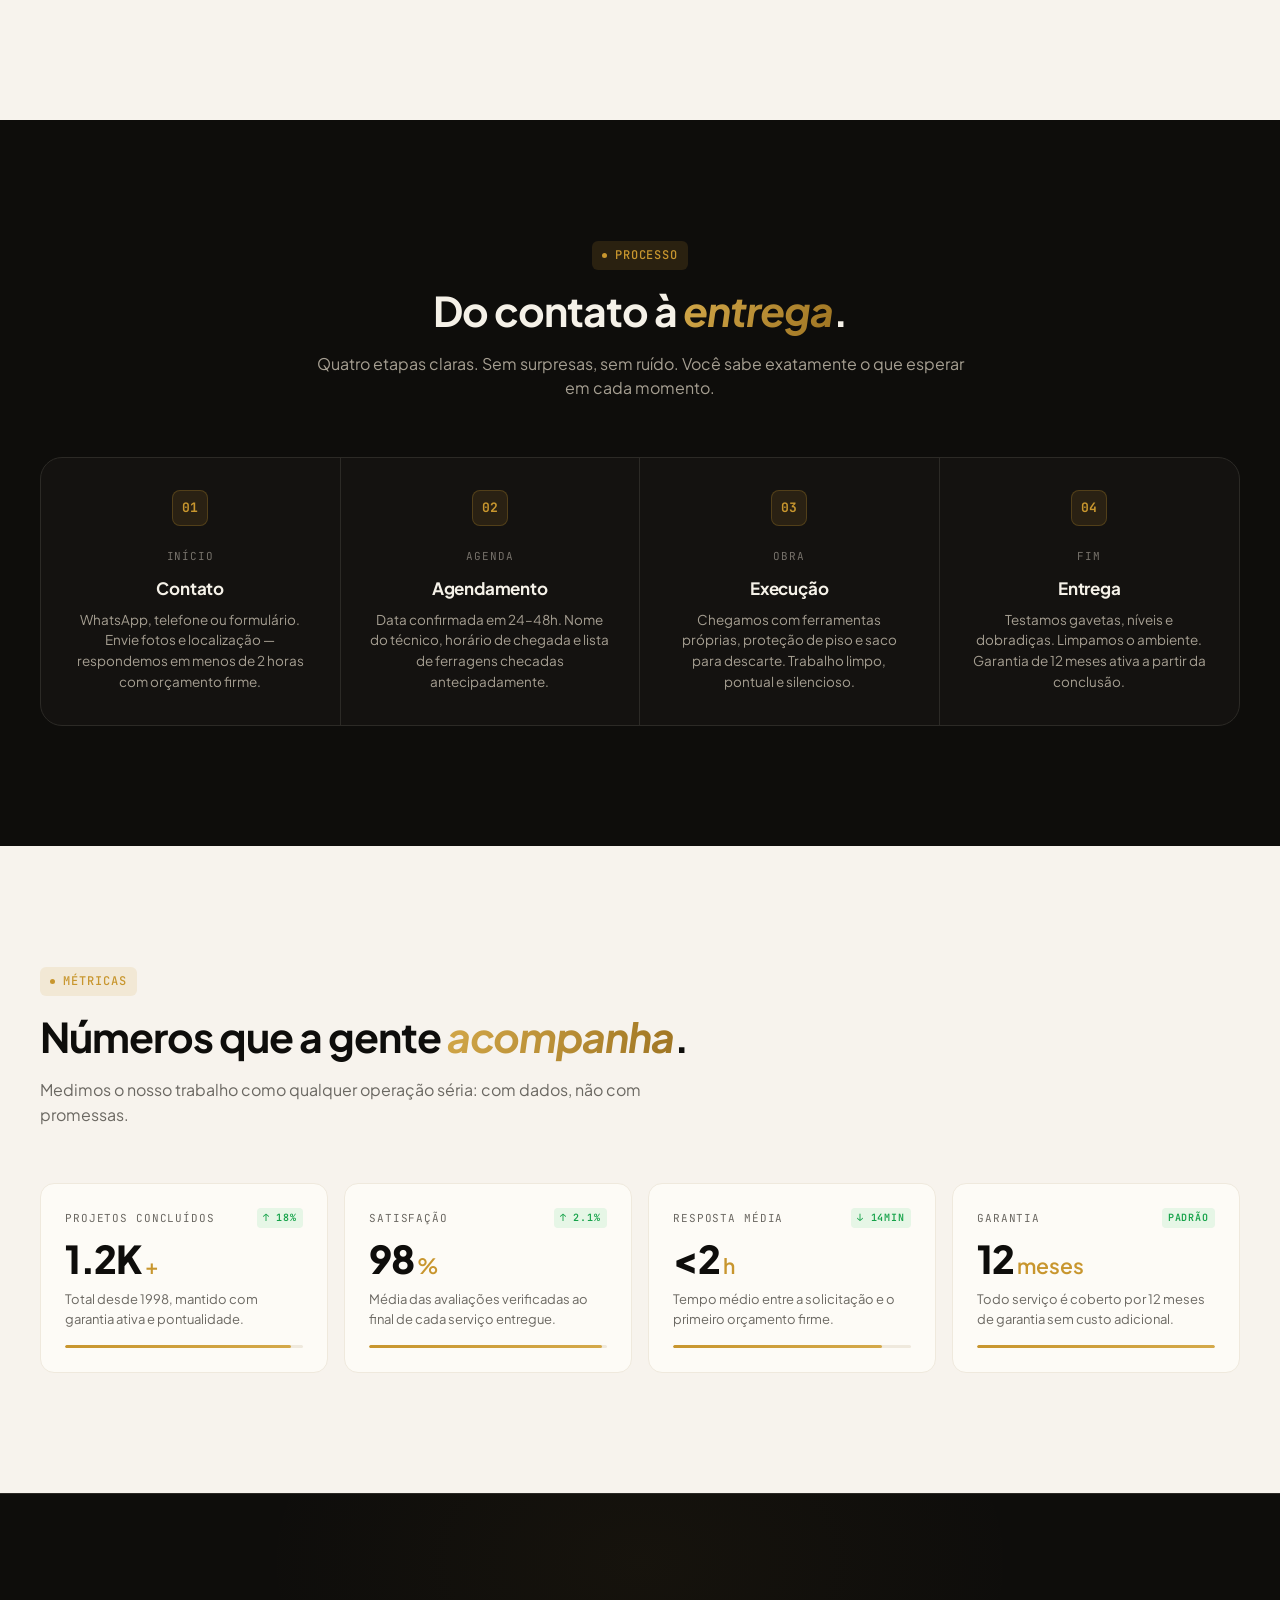
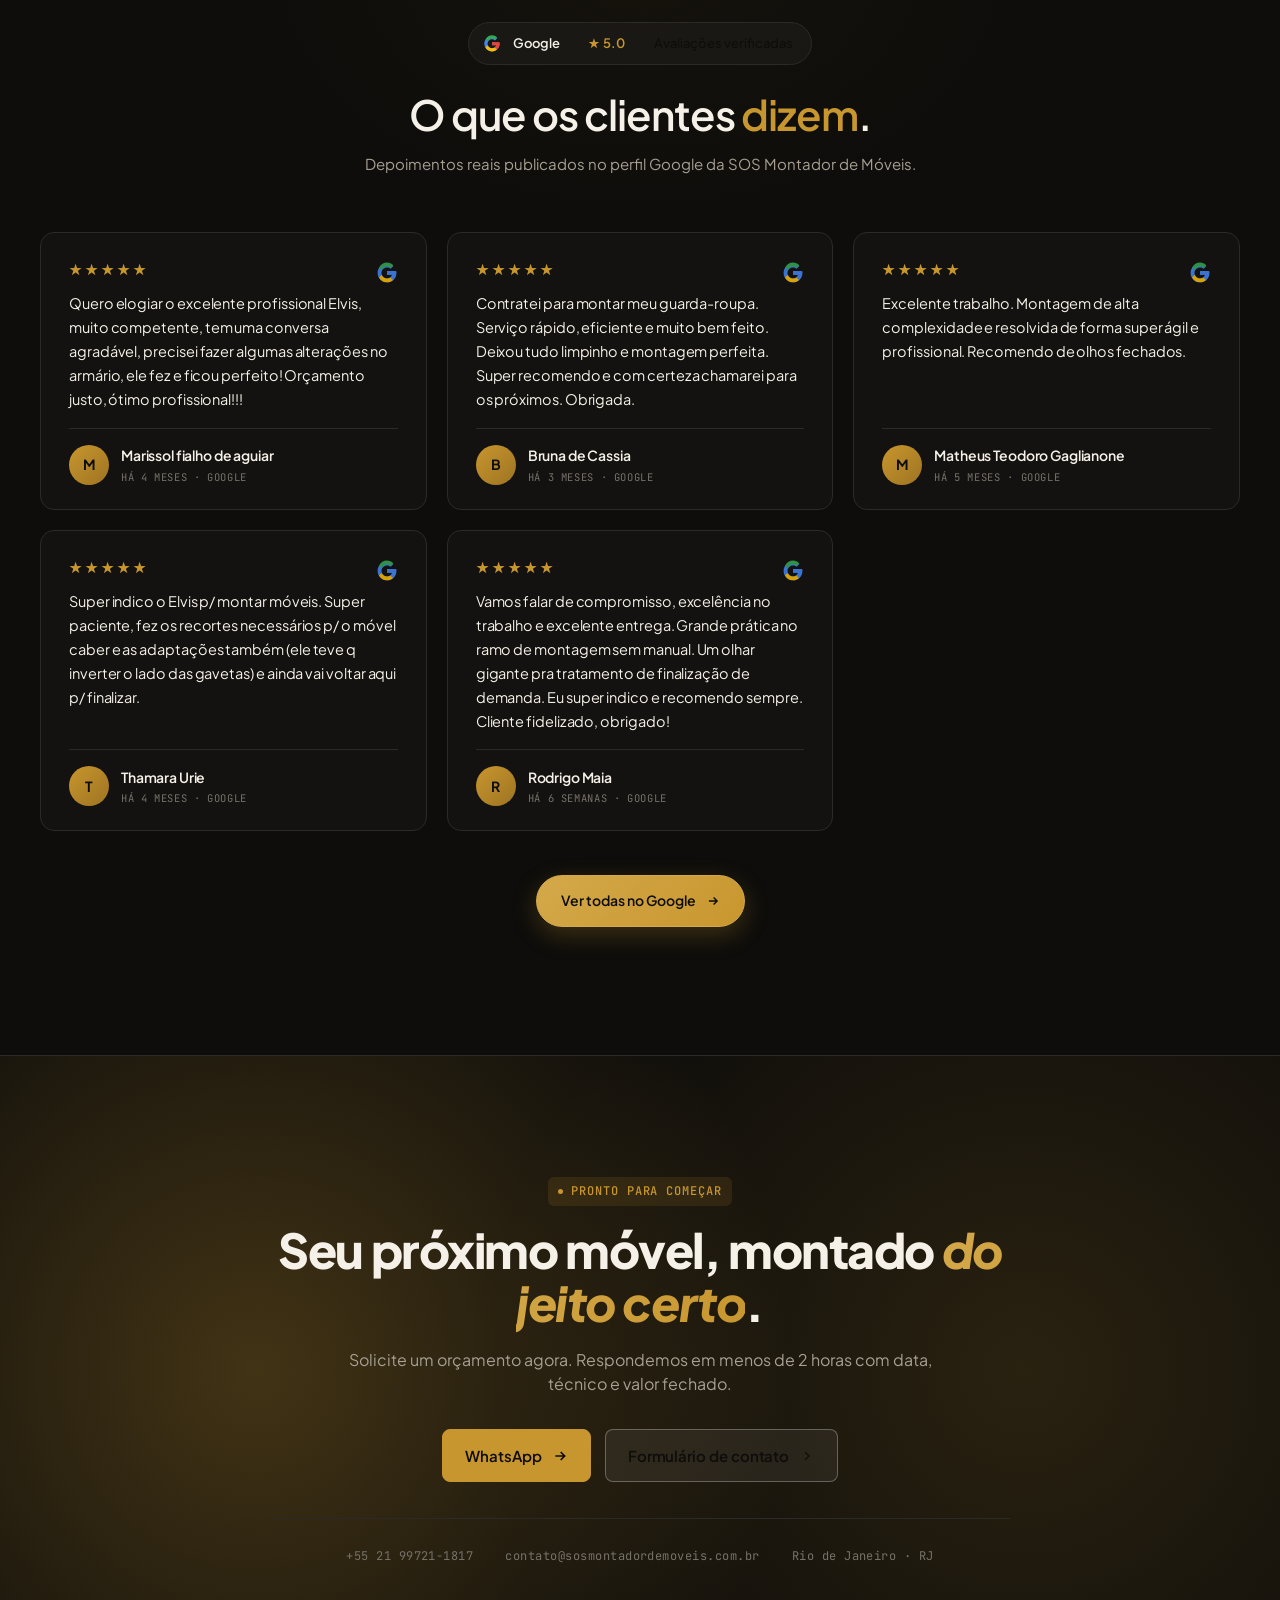
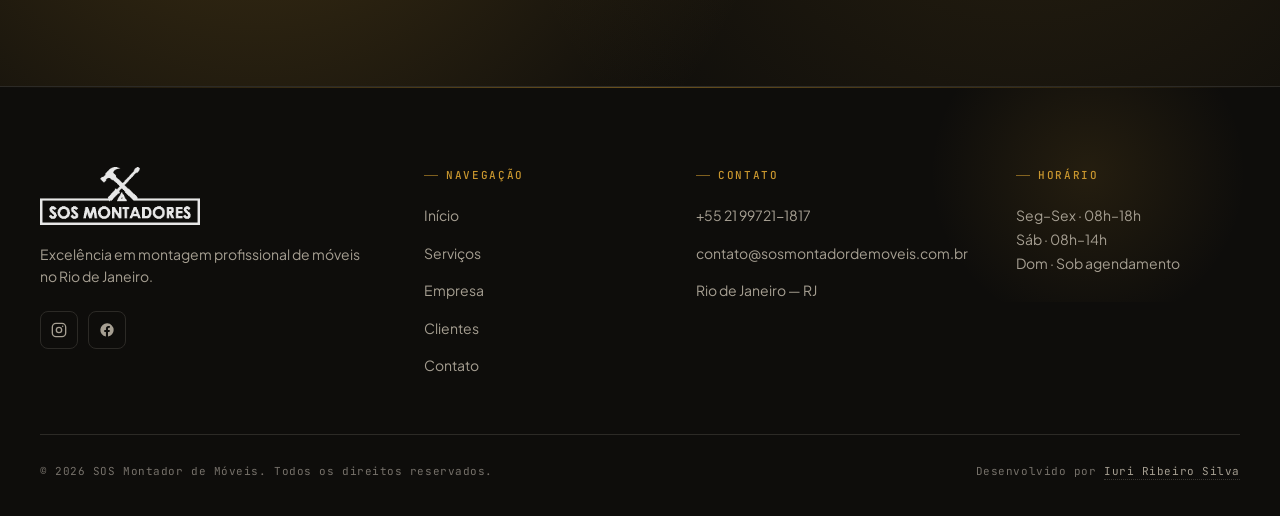
==== commit 3ea6ebce: "content: atualiza número de WhatsApp para 21 99721-1817 Substitui o contato antigo (21 96866-9742) e" ====
--- a/index.html
+++ b/index.html
@@ -41,7 +41,7 @@
     "url": "https://sosmontadordemoveis.com.br",
     "logo": "https://sosmontadordemoveis.com.br/img/logo.png",
     "image": "https://sosmontadordemoveis.com.br/img/logo.png",
-    "telephone": "+55-21-96866-9742",
+    "telephone": "+55-21-99721-1817",
     "email": "contato@sosmontadordemoveis.com.br",
     "priceRange": "$$",
     "address": { "@type": "PostalAddress", "addressLocality": "Rio de Janeiro", "addressRegion": "RJ", "addressCountry": "BR" },
@@ -51,7 +51,7 @@
       { "@type": "OpeningHoursSpecification", "dayOfWeek": ["Monday","Tuesday","Wednesday","Thursday","Friday"], "opens": "08:00", "closes": "18:00" },
       { "@type": "OpeningHoursSpecification", "dayOfWeek": ["Saturday"], "opens": "08:00", "closes": "14:00" }
     ],
-    "sameAs": ["https://wa.me/5521968669742", "https://www.instagram.com/sosmontadores", "https://web.facebook.com/Sosmontadores/"]
+    "sameAs": ["https://wa.me/5521997211817", "https://www.instagram.com/sosmontadores", "https://web.facebook.com/Sosmontadores/"]
   }
   </script>
 </head>
@@ -70,7 +70,7 @@
         <a href="clientes">Clientes</a>
         <a href="contato">Contato</a>
       </nav>
-      <a href="https://wa.me/5521968669742" class="header__cta" target="_blank" rel="noopener noreferrer">
+      <a href="https://wa.me/5521997211817" class="header__cta" target="_blank" rel="noopener noreferrer">
         <span>Orçamento</span>
         <svg viewBox="0 0 24 24" fill="none" stroke="currentColor" stroke-width="2.5"><path d="M5 12h14M13 6l6 6-6 6"/></svg>
       </a>
@@ -92,7 +92,7 @@
           </p>
 
           <div class="hero-ctas">
-            <a href="https://wa.me/5521968669742?text=Olá!%20Gostaria%20de%20um%20orçamento" class="btn-gold" target="_blank" rel="noopener noreferrer">
+            <a href="https://wa.me/5521997211817?text=Olá!%20Gostaria%20de%20um%20orçamento" class="btn-gold" target="_blank" rel="noopener noreferrer">
               <span>Solicitar orçamento</span>
               <svg viewBox="0 0 24 24" fill="none" stroke="currentColor" stroke-width="2.5"><path d="M5 12h14M13 6l6 6-6 6"/></svg>
             </a>
@@ -428,7 +428,7 @@
       <h2 class="reveal d-1">Seu próximo móvel, montado <span class="accent">do jeito certo</span>.</h2>
       <p class="reveal d-2">Solicite um orçamento agora. Respondemos em menos de 2 horas com data, técnico e valor fechado.</p>
       <div class="cta-ctas reveal d-3">
-        <a href="https://wa.me/5521968669742?text=Olá!%20Gostaria%20de%20um%20orçamento" class="btn-gold" target="_blank" rel="noopener noreferrer">
+        <a href="https://wa.me/5521997211817?text=Olá!%20Gostaria%20de%20um%20orçamento" class="btn-gold" target="_blank" rel="noopener noreferrer">
           <span>WhatsApp</span>
           <svg viewBox="0 0 24 24" fill="none" stroke="currentColor" stroke-width="2.5"><path d="M5 12h14M13 6l6 6-6 6"/></svg>
         </a>
@@ -438,7 +438,7 @@
         </a>
       </div>
       <div class="cta-meta reveal d-4">
-        <span><a href="tel:+5521968669742">+55 21 96866-9742</a></span>
+        <span><a href="tel:+5521997211817">+55 21 99721-1817</a></span>
         <span><a href="mailto:contato@sosmontadordemoveis.com.br">contato@sosmontadordemoveis.com.br</a></span>
         <span>Rio de Janeiro · RJ</span>
       </div>
@@ -471,7 +471,7 @@
         </div>
         <div class="footer__col">
           <h4>Contato</h4>
-          <a href="https://wa.me/5521968669742" target="_blank" rel="noopener noreferrer">+55 21 96866-9742</a>
+          <a href="https://wa.me/5521997211817" target="_blank" rel="noopener noreferrer">+55 21 99721-1817</a>
           <a href="mailto:contato@sosmontadordemoveis.com.br">contato@sosmontadordemoveis.com.br</a>
           <p>Rio de Janeiro — RJ</p>
         </div>
